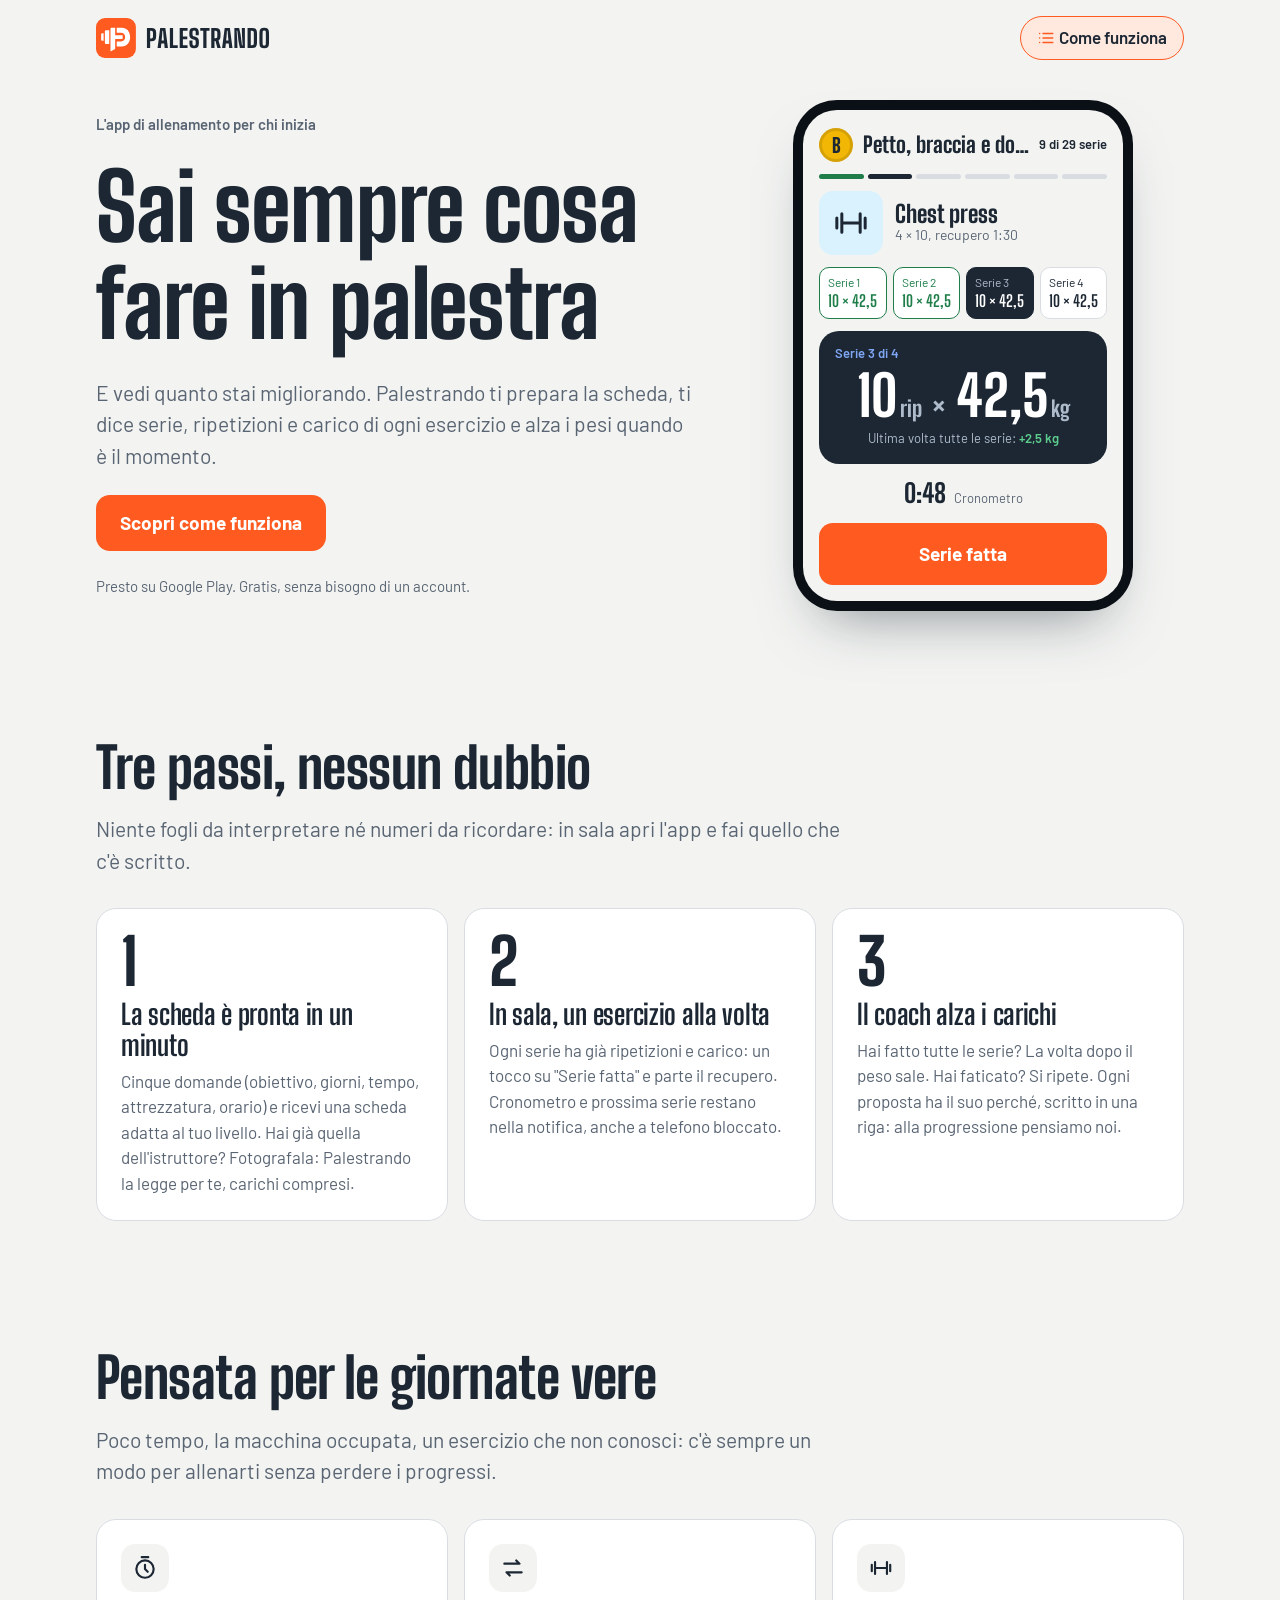
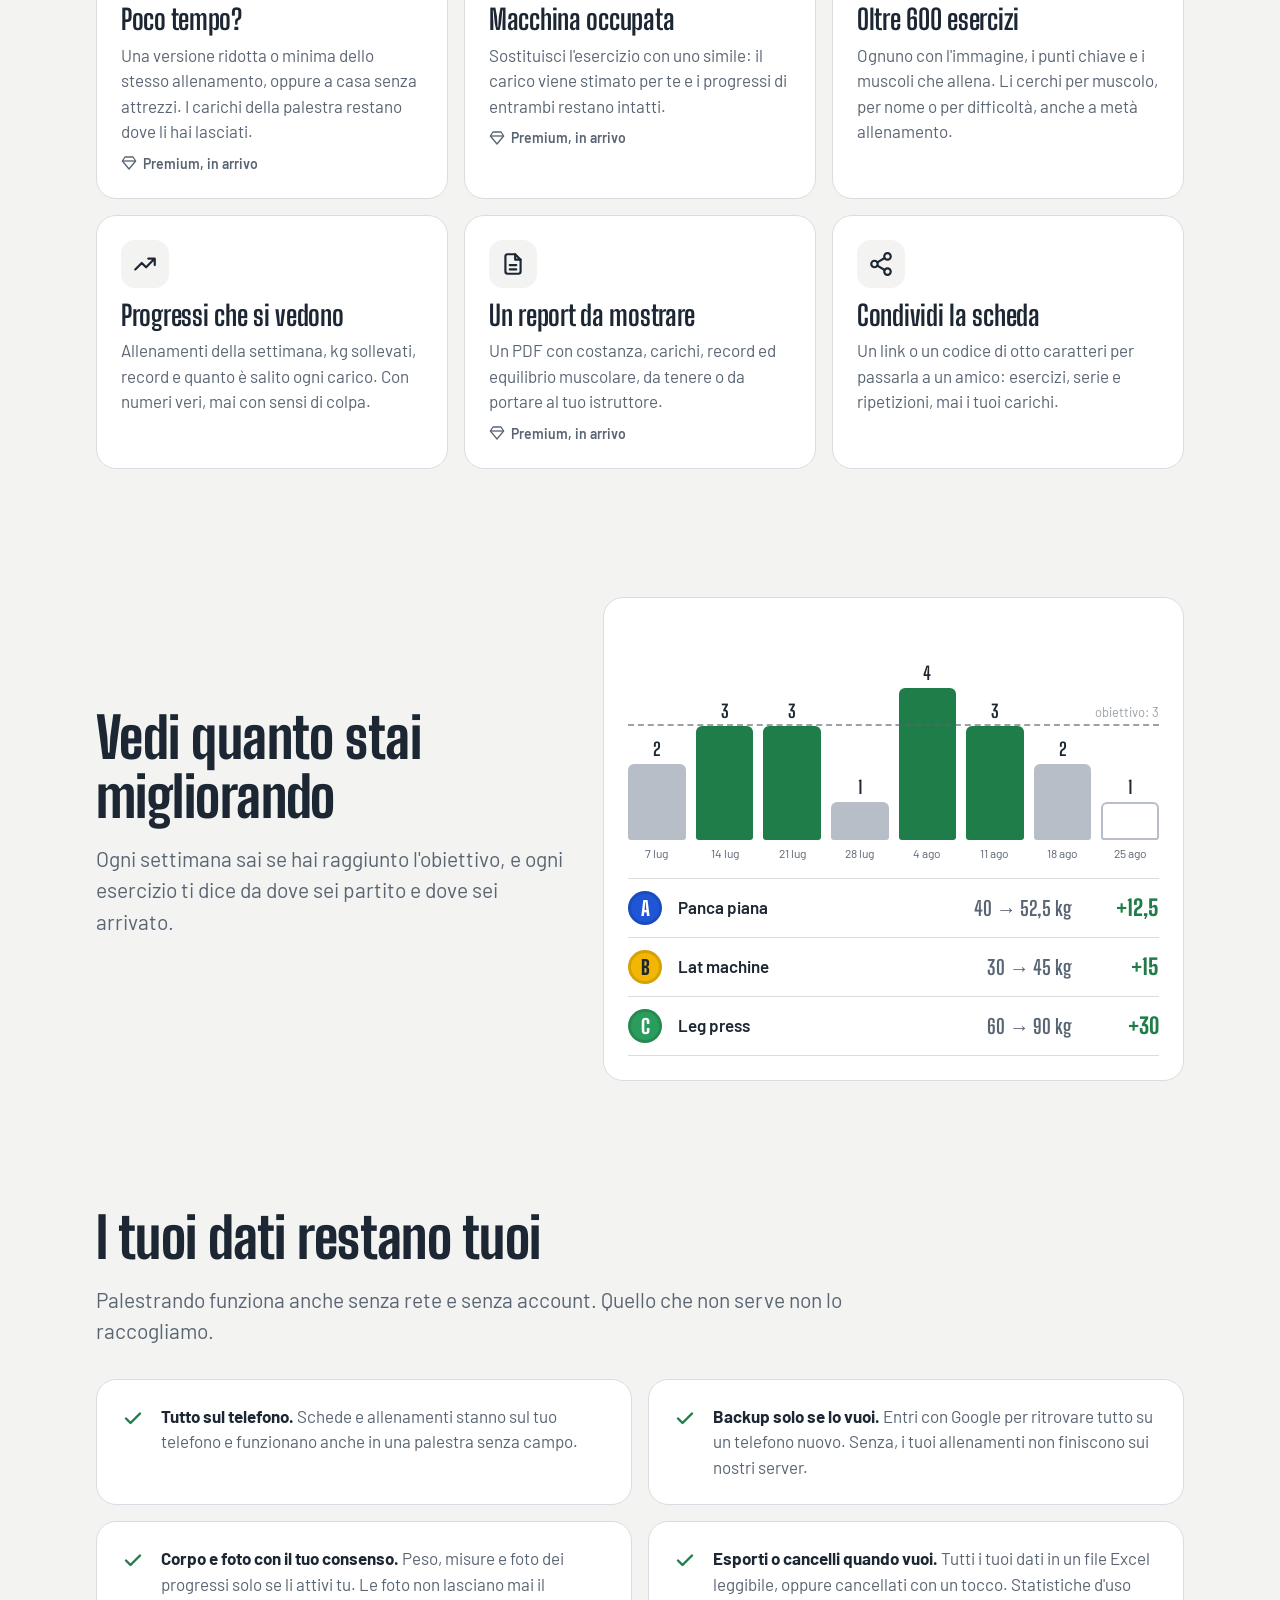
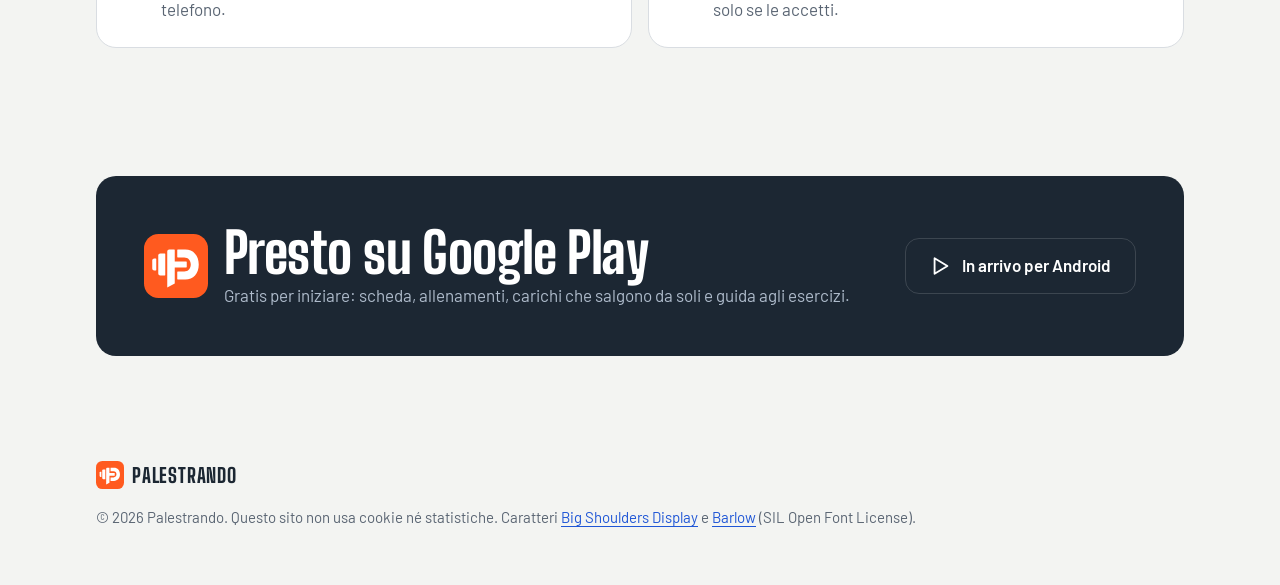
==== index.html @ ff2c9f9c "feat: palestrando.it home page in the Palestrando design system Home page, shared plan page and 404 " ====
<!doctype html>
<html lang="it">
  <head>
    <meta charset="utf-8" />
    <meta name="viewport" content="width=device-width, initial-scale=1" />
    <title>Palestrando · Sai sempre cosa fare in palestra</title>
    <meta
      name="description"
      content="L'app di allenamento per chi inizia: la scheda pronta in un minuto, serie, ripetizioni e carico di ogni esercizio, e i pesi che salgono quando è il momento."
    />
    <link rel="canonical" href="https://palestrando.it/" />
    <meta name="theme-color" content="#F3F4F2" media="(prefers-color-scheme: light)" />
    <meta name="theme-color" content="#121820" media="(prefers-color-scheme: dark)" />
    <link rel="icon" href="/assets/logo/palestrando-icona.svg" type="image/svg+xml" />
    <link rel="icon" href="/assets/icons/palestrando-icona-48.png" sizes="48x48" />
    <link rel="apple-touch-icon" href="/assets/icons/palestrando-icona-192.png" />
    <meta property="og:type" content="website" />
    <meta property="og:locale" content="it_IT" />
    <meta property="og:site_name" content="Palestrando" />
    <meta property="og:url" content="https://palestrando.it/" />
    <meta property="og:title" content="Palestrando · Sai sempre cosa fare in palestra" />
    <meta
      property="og:description"
      content="La scheda pronta in un minuto, ogni serie già scritta e i pesi che salgono quando è il momento."
    />
    <meta property="og:image" content="https://palestrando.it/assets/og.png" />
    <meta property="og:image:width" content="1200" />
    <meta property="og:image:height" content="630" />
    <meta name="twitter:card" content="summary_large_image" />
    <link
      rel="preload"
      href="/assets/fonts/big-shoulders-display-800.woff2"
      as="font"
      type="font/woff2"
      crossorigin
    />
    <link rel="preload" href="/assets/fonts/barlow-400.woff2" as="font" type="font/woff2" crossorigin />
    <link rel="stylesheet" href="/assets/site.css" />
  </head>
  <body>
    <a class="skip" href="#contenuto">Vai al contenuto</a>

    <header class="site-header">
      <div class="wrap">
        <a href="/" aria-label="Palestrando, pagina iniziale">
          <picture>
            <source
              srcset="/assets/logo/palestrando-logo-orizzontale-scuro.svg"
              media="(prefers-color-scheme: dark)"
            />
            <img
              src="/assets/logo/palestrando-logo-orizzontale.svg"
              alt="Palestrando"
              width="175"
              height="40"
            />
          </picture>
        </a>
        <a class="pill-action" href="#come-funziona">
          <svg width="18" height="18" viewBox="0 0 24 24" fill="none" stroke="currentColor" stroke-width="2" stroke-linecap="round" stroke-linejoin="round" aria-hidden="true"><path d="M8 6h13M8 12h13M8 18h13M3.5 6h.01M3.5 12h.01M3.5 18h.01"/></svg>
          Come funziona
        </a>
      </div>
    </header>

    <main id="contenuto">
      <section class="hero">
        <div class="wrap">
          <div class="hero-text">
            <p class="eyebrow">L'app di allenamento per chi inizia</p>
            <h1>Sai sempre cosa fare in palestra</h1>
            <p class="lead">
              E vedi quanto stai migliorando. Palestrando ti prepara la scheda, ti dice serie,
              ripetizioni e carico di ogni esercizio e alza i pesi quando è il momento.
            </p>
            <a class="button" href="#come-funziona">Scopri come funziona</a>
            <p class="hero-note">Presto su Google Play. Gratis, senza bisogno di un account.</p>
          </div>

          <div
            class="phone"
            role="img"
            aria-label="La schermata dell'allenamento: Chest press, serie 3 di 4, 10 ripetizioni con 42,5 kg, il coach ha alzato il carico di 2,5 kg, e il pulsante Serie fatta."
          >
            <div class="screen" aria-hidden="true">
              <div class="screen-top">
                <span class="plate yellow">B</span>
                <span class="screen-title">Petto, braccia e dorsali</span>
                <span class="screen-count">9 di 29 serie</span>
              </div>
              <div class="segments">
                <span class="done"></span><span class="now"></span><span></span><span></span
                ><span></span><span></span>
              </div>
              <div class="exercise">
                <div class="exercise-image">
                  <svg width="40" height="40" viewBox="0 0 24 24" fill="none" stroke="currentColor" stroke-width="1.8" stroke-linecap="round"><path d="M6.5 6.5v11M17.5 6.5v11M3.5 9v6M20.5 9v6M6.5 12h11"/></svg>
                </div>
                <div>
                  <div class="exercise-name">Chest press</div>
                  <div class="muted">4 × 10, recupero 1:30</div>
                </div>
              </div>
              <div class="sets">
                <div class="set done">Serie 1<b>10 × 42,5</b></div>
                <div class="set done">Serie 2<b>10 × 42,5</b></div>
                <div class="set now">Serie 3<b>10 × 42,5</b></div>
                <div class="set">Serie 4<b>10 × 42,5</b></div>
              </div>
              <div class="now-panel">
                <span class="now-label">Serie 3 di 4</span>
                <div class="hero-numbers">
                  <span>10<small>rip</small></span>
                  <span class="times">×</span>
                  <span>42,5<small>kg</small></span>
                </div>
                <p class="coach">Ultima volta tutte le serie: <strong>+2,5 kg</strong></p>
              </div>
              <div class="strip"><b>0:48</b> Cronometro</div>
              <div class="screen-button">Serie fatta</div>
            </div>
          </div>
        </div>
      </section>

      <section id="come-funziona">
        <div class="wrap">
          <div class="section-head">
            <h2>Tre passi, nessun dubbio</h2>
            <p class="lead">
              Niente fogli da interpretare né numeri da ricordare: in sala apri l'app e fai quello
              che c'è scritto.
            </p>
          </div>
          <ol class="steps">
            <li class="card">
              <span class="step-number">1</span>
              <h3>La scheda è pronta in un minuto</h3>
              <p class="muted">
                Cinque domande (obiettivo, giorni, tempo, attrezzatura, orario) e ricevi una scheda
                adatta al tuo livello. Hai già quella dell'istruttore? Fotografala: Palestrando la
                legge per te, carichi compresi.
              </p>
            </li>
            <li class="card">
              <span class="step-number">2</span>
              <h3>In sala, un esercizio alla volta</h3>
              <p class="muted">
                Ogni serie ha già ripetizioni e carico: un tocco su "Serie fatta" e parte il
                recupero. Cronometro e prossima serie restano nella notifica, anche a telefono
                bloccato.
              </p>
            </li>
            <li class="card">
              <span class="step-number">3</span>
              <h3>Il coach alza i carichi</h3>
              <p class="muted">
                Hai fatto tutte le serie? La volta dopo il peso sale. Hai faticato? Si ripete. Ogni
                proposta ha il suo perché, scritto in una riga: alla progressione pensiamo noi.
              </p>
            </li>
          </ol>
        </div>
      </section>

      <section>
        <div class="wrap">
          <div class="section-head">
            <h2>Pensata per le giornate vere</h2>
            <p class="lead">
              Poco tempo, la macchina occupata, un esercizio che non conosci: c'è sempre un modo per
              allenarti senza perdere i progressi.
            </p>
          </div>
          <div class="features">
            <article class="card">
              <div class="feature-icon">
                <svg width="26" height="26" viewBox="0 0 24 24" fill="none" stroke="currentColor" stroke-width="2" stroke-linecap="round" stroke-linejoin="round" aria-hidden="true"><circle cx="12" cy="13" r="8"/><path d="M12 9v4l2.5 2.5M9 2h6"/></svg>
              </div>
              <h3>Poco tempo?</h3>
              <p class="muted">
                Una versione ridotta o minima dello stesso allenamento, oppure a casa senza attrezzi.
                I carichi della palestra restano dove li hai lasciati.
              </p>
              <span class="premium-tag">
                <svg width="16" height="16" viewBox="0 0 24 24" fill="none" stroke="currentColor" stroke-width="2" stroke-linejoin="round" aria-hidden="true"><path d="M6 3h12l4 6-10 12L2 9z"/><path d="M2 9h20"/></svg>
                Premium, in arrivo
              </span>
            </article>
            <article class="card">
              <div class="feature-icon">
                <svg width="26" height="26" viewBox="0 0 24 24" fill="none" stroke="currentColor" stroke-width="2" stroke-linecap="round" stroke-linejoin="round" aria-hidden="true"><path d="M4 8h14l-3-3M20 16H6l3 3"/></svg>
              </div>
              <h3>Macchina occupata</h3>
              <p class="muted">
                Sostituisci l'esercizio con uno simile: il carico viene stimato per te e i progressi
                di entrambi restano intatti.
              </p>
              <span class="premium-tag">
                <svg width="16" height="16" viewBox="0 0 24 24" fill="none" stroke="currentColor" stroke-width="2" stroke-linejoin="round" aria-hidden="true"><path d="M6 3h12l4 6-10 12L2 9z"/><path d="M2 9h20"/></svg>
                Premium, in arrivo
              </span>
            </article>
            <article class="card">
              <div class="feature-icon">
                <svg width="26" height="26" viewBox="0 0 24 24" fill="none" stroke="currentColor" stroke-width="2" stroke-linecap="round" aria-hidden="true"><path d="M6.5 6.5v11M17.5 6.5v11M3.5 9v6M20.5 9v6M6.5 12h11"/></svg>
              </div>
              <h3>Oltre 600 esercizi</h3>
              <p class="muted">
                Ognuno con l'immagine, i punti chiave e i muscoli che allena. Li cerchi per muscolo,
                per nome o per difficoltà, anche a metà allenamento.
              </p>
            </article>
            <article class="card">
              <div class="feature-icon">
                <svg width="26" height="26" viewBox="0 0 24 24" fill="none" stroke="currentColor" stroke-width="2" stroke-linecap="round" stroke-linejoin="round" aria-hidden="true"><path d="M3 17l6-6 4 4 8-8M15 7h6v6"/></svg>
              </div>
              <h3>Progressi che si vedono</h3>
              <p class="muted">
                Allenamenti della settimana, kg sollevati, record e quanto è salito ogni carico. Con
                numeri veri, mai con sensi di colpa.
              </p>
            </article>
            <article class="card">
              <div class="feature-icon">
                <svg width="26" height="26" viewBox="0 0 24 24" fill="none" stroke="currentColor" stroke-width="2" stroke-linecap="round" stroke-linejoin="round" aria-hidden="true"><path d="M14 3H7a2 2 0 0 0-2 2v14a2 2 0 0 0 2 2h10a2 2 0 0 0 2-2V8z"/><path d="M14 3v5h5M9 13h6M9 17h6"/></svg>
              </div>
              <h3>Un report da mostrare</h3>
              <p class="muted">
                Un PDF con costanza, carichi, record ed equilibrio muscolare, da tenere o da portare
                al tuo istruttore.
              </p>
              <span class="premium-tag">
                <svg width="16" height="16" viewBox="0 0 24 24" fill="none" stroke="currentColor" stroke-width="2" stroke-linejoin="round" aria-hidden="true"><path d="M6 3h12l4 6-10 12L2 9z"/><path d="M2 9h20"/></svg>
                Premium, in arrivo
              </span>
            </article>
            <article class="card">
              <div class="feature-icon">
                <svg width="26" height="26" viewBox="0 0 24 24" fill="none" stroke="currentColor" stroke-width="2" stroke-linecap="round" stroke-linejoin="round" aria-hidden="true"><circle cx="18" cy="5" r="3"/><circle cx="6" cy="12" r="3"/><circle cx="18" cy="19" r="3"/><path d="M8.6 13.5l6.8 4M15.4 6.5l-6.8 4"/></svg>
              </div>
              <h3>Condividi la scheda</h3>
              <p class="muted">
                Un link o un codice di otto caratteri per passarla a un amico: esercizi, serie e
                ripetizioni, mai i tuoi carichi.
              </p>
            </article>
          </div>
        </div>
      </section>

      <section>
        <div class="wrap progress">
          <div class="section-head">
            <h2>Vedi quanto stai migliorando</h2>
            <p class="lead">
              Ogni settimana sai se hai raggiunto l'obiettivo, e ogni esercizio ti dice da dove sei
              partito e dove sei arrivato.
            </p>
          </div>
          <figure
            class="card chart-card"
            role="img"
            aria-label="Esempio: allenamenti delle ultime otto settimane con l'obiettivo di 3 a settimana, e i carichi di tre esercizi principali saliti da quando hai iniziato."
          >
            <div class="chart" aria-hidden="true">
              <div class="goal-line"><span class="goal-label">obiettivo: 3</span></div>
              <div class="bar"><b>2</b><span style="height: 76px"></span>7 lug</div>
              <div class="bar on"><b>3</b><span style="height: 114px"></span>14 lug</div>
              <div class="bar on"><b>3</b><span style="height: 114px"></span>21 lug</div>
              <div class="bar"><b>1</b><span style="height: 38px"></span>28 lug</div>
              <div class="bar on"><b>4</b><span style="height: 152px"></span>4 ago</div>
              <div class="bar on"><b>3</b><span style="height: 114px"></span>11 ago</div>
              <div class="bar"><b>2</b><span style="height: 76px"></span>18 ago</div>
              <div class="bar current"><b>1</b><span style="height: 38px"></span>25 ago</div>
            </div>
            <div class="loads" aria-hidden="true">
              <div class="load">
                <span class="plate blue">A</span>
                <span class="load-name">Panca piana</span>
                <span class="load-values">40 → 52,5 kg <span class="load-gain">+12,5</span></span>
              </div>
              <div class="load">
                <span class="plate yellow">B</span>
                <span class="load-name">Lat machine</span>
                <span class="load-values">30 → 45 kg <span class="load-gain">+15</span></span>
              </div>
              <div class="load">
                <span class="plate green">C</span>
                <span class="load-name">Leg press</span>
                <span class="load-values">60 → 90 kg <span class="load-gain">+30</span></span>
              </div>
            </div>
          </figure>
        </div>
      </section>

      <section id="privacy">
        <div class="wrap">
          <div class="section-head">
            <h2>I tuoi dati restano tuoi</h2>
            <p class="lead">
              Palestrando funziona anche senza rete e senza account. Quello che non serve non lo
              raccogliamo.
            </p>
          </div>
          <ul class="privacy">
            <li class="card">
              <svg width="24" height="24" viewBox="0 0 24 24" fill="none" stroke="currentColor" stroke-width="2.4" stroke-linecap="round" stroke-linejoin="round" aria-hidden="true"><path d="M5 12.5l4.5 4.5L19 7.5"/></svg>
              <p>
                <strong>Tutto sul telefono.</strong>
                <span class="muted">Schede e allenamenti stanno sul tuo telefono e funzionano anche in una palestra senza campo.</span>
              </p>
            </li>
            <li class="card">
              <svg width="24" height="24" viewBox="0 0 24 24" fill="none" stroke="currentColor" stroke-width="2.4" stroke-linecap="round" stroke-linejoin="round" aria-hidden="true"><path d="M5 12.5l4.5 4.5L19 7.5"/></svg>
              <p>
                <strong>Backup solo se lo vuoi.</strong>
                <span class="muted">Entri con Google per ritrovare tutto su un telefono nuovo. Senza, i tuoi allenamenti non finiscono sui nostri server.</span>
              </p>
            </li>
            <li class="card">
              <svg width="24" height="24" viewBox="0 0 24 24" fill="none" stroke="currentColor" stroke-width="2.4" stroke-linecap="round" stroke-linejoin="round" aria-hidden="true"><path d="M5 12.5l4.5 4.5L19 7.5"/></svg>
              <p>
                <strong>Corpo e foto con il tuo consenso.</strong>
                <span class="muted">Peso, misure e foto dei progressi solo se li attivi tu. Le foto non lasciano mai il telefono.</span>
              </p>
            </li>
            <li class="card">
              <svg width="24" height="24" viewBox="0 0 24 24" fill="none" stroke="currentColor" stroke-width="2.4" stroke-linecap="round" stroke-linejoin="round" aria-hidden="true"><path d="M5 12.5l4.5 4.5L19 7.5"/></svg>
              <p>
                <strong>Esporti o cancelli quando vuoi.</strong>
                <span class="muted">Tutti i tuoi dati in un file Excel leggibile, oppure cancellati con un tocco. Statistiche d'uso solo se le accetti.</span>
              </p>
            </li>
          </ul>
        </div>
      </section>

      <section>
        <div class="wrap">
          <div class="band">
            <div class="band-brand">
              <img src="/assets/logo/palestrando-icona.svg" alt="" width="64" height="64" />
              <div>
                <h2>Presto su Google Play</h2>
                <p class="muted">
                  Gratis per iniziare: scheda, allenamenti, carichi che salgono da soli e guida agli
                  esercizi.
                </p>
              </div>
            </div>
            <span class="store">
              <svg width="22" height="22" viewBox="0 0 24 24" fill="none" stroke="currentColor" stroke-width="2" stroke-linecap="round" stroke-linejoin="round" aria-hidden="true"><path d="M5 3.5v17l14-8.5z"/></svg>
              In arrivo per Android
            </span>
          </div>
        </div>
      </section>
    </main>

    <footer class="site-footer">
      <div class="wrap">
        <div class="footer-brand">
          <img src="/assets/logo/palestrando-icona.svg" alt="" width="28" height="28" />
          PALESTRANDO
        </div>
        <p>
          © 2026 Palestrando. Questo sito non usa cookie né statistiche. Caratteri
          <a href="/assets/fonts/OFL-big-shoulders-display.txt">Big Shoulders Display</a> e
          <a href="/assets/fonts/OFL-barlow.txt">Barlow</a> (SIL Open Font License).
        </p>
      </div>
    </footer>
  </body>
</html>
---- assets/site.css ----
/*
 * palestrando.it: the "ferro e gesso" design system of the app (palestra/src/ui/theme.ts,
 * palestra/system-design). Chalk background, iron text and "now" panels, the Palestrando
 * orange on the one thing to do, plate colors only to name a workout, green/rust/gold only
 * for data.
 */

@font-face {
  font-family: 'Big Shoulders Display';
  src: url('fonts/big-shoulders-display-800.woff2') format('woff2');
  font-weight: 800;
  font-display: swap;
}
@font-face {
  font-family: 'Big Shoulders Display';
  src: url('fonts/big-shoulders-display-700.woff2') format('woff2');
  font-weight: 700;
  font-display: swap;
}
@font-face {
  font-family: 'Barlow';
  src: url('fonts/barlow-400.woff2') format('woff2');
  font-weight: 400;
  font-display: swap;
}
@font-face {
  font-family: 'Barlow';
  src: url('fonts/barlow-600.woff2') format('woff2');
  font-weight: 600;
  font-display: swap;
}
@font-face {
  font-family: 'Barlow';
  src: url('fonts/barlow-700.woff2') format('woff2');
  font-weight: 700;
  font-display: swap;
}

:root {
  color-scheme: light dark;
  --background: #f3f4f2;
  --surface: #ffffff;
  --border: #d9dde2;
  --text: #1c2733;
  --text-secondary: #5a6573;
  --primary: #1f56d6;
  --accent: #ff5a1f;
  --accent-pressed: #e04812;
  --accent-soft: #ffe8de;
  --on-accent: #ffffff;
  --success: #1e7d49;
  --disabled: #b8bec7;
  --ink: #1c2733;
  --ink-text: #aebbcb;
  --ink-line: rgba(255, 255, 255, 0.14);
  --ink-accent: #7fa6f5;
  --ink-success: #5ccb8c;
  --on-ink: #ffffff;
  --record: #e3a600;
  --plate-blue: #1f56d6;
  --plate-yellow: #f2b705;
  --plate-green: #2a9d5c;
  --on-plate-yellow: #1c2733;

  --display: 'Big Shoulders Display', 'Arial Narrow', sans-serif;
  --body: 'Barlow', system-ui, -apple-system, 'Segoe UI', Roboto, sans-serif;
  --xs: 4px;
  --sm: 8px;
  --md: 16px;
  --lg: 24px;
  --xl: 32px;
  --radius-md: 14px;
  --radius-lg: 20px;
  --page: 1120px;
}

/* The gym at night: iron background, chalk text, raised steel for the "now" panels. */
@media (prefers-color-scheme: dark) {
  :root {
    --background: #121820;
    --surface: #1b232d;
    --border: #2e3946;
    --text: #eceeea;
    --text-secondary: #a7b1bd;
    --primary: #7fa6f5;
    --accent-soft: #3a2219;
    --success: #5ccb8c;
    --disabled: #4b5562;
    --ink: #2b3a4e;
    --ink-text: #bcc8d6;
    --ink-line: rgba(255, 255, 255, 0.16);
    --ink-accent: #9dbbfa;
    --ink-success: #6fd69a;
    --record: #f2c230;
  }
}

*,
*::before,
*::after {
  box-sizing: border-box;
}

html {
  scroll-behavior: smooth;
}
@media (prefers-reduced-motion: reduce) {
  html {
    scroll-behavior: auto;
  }
}

body {
  margin: 0;
  background: var(--background);
  color: var(--text);
  font-family: var(--body);
  font-size: 17px;
  line-height: 1.5;
  -webkit-font-smoothing: antialiased;
}

img,
svg {
  display: block;
}

/* Components set their own display: `hidden` must still win. */
[hidden] {
  display: none !important;
}

a {
  color: var(--primary);
  text-underline-offset: 3px;
}

:focus-visible {
  outline: 3px solid var(--primary);
  outline-offset: 3px;
  border-radius: 4px;
}

.skip {
  position: absolute;
  left: var(--md);
  top: -60px;
  background: var(--surface);
  padding: var(--sm) var(--md);
  border-radius: var(--radius-md);
  z-index: 10;
}
.skip:focus {
  top: var(--md);
}

.wrap {
  max-width: var(--page);
  margin: 0 auto;
  padding: 0 var(--md);
}

/* --- Type ------------------------------------------------------------------------------ */

h1,
h2,
h3 {
  font-family: var(--display);
  font-weight: 800;
  line-height: 1.05;
  letter-spacing: -0.01em;
  margin: 0;
}
h1 {
  font-size: clamp(48px, 9vw, 92px);
}
h2 {
  font-size: clamp(36px, 5.5vw, 56px);
}
h3 {
  font-family: var(--display);
  font-weight: 700;
  font-size: 28px;
  line-height: 1.1;
}
p {
  margin: 0;
}
.lead {
  font-size: clamp(18px, 2.2vw, 21px);
  color: var(--text-secondary);
  max-width: 36em;
}
.eyebrow {
  font-weight: 600;
  font-size: 15px;
  color: var(--text-secondary);
}
.muted {
  color: var(--text-secondary);
}
.small {
  font-size: 15px;
}

/* --- Buttons --------------------------------------------------------------------------- */

/* The main action: orange, big and bold (white on orange is readable large only, 3:1). */
.button {
  display: inline-flex;
  align-items: center;
  justify-content: center;
  gap: var(--sm);
  min-height: 56px;
  padding: 0 var(--lg);
  border-radius: var(--radius-md);
  background: var(--accent);
  color: var(--on-accent);
  font-family: var(--body);
  font-weight: 700;
  font-size: 19px;
  text-decoration: none;
  transition: background-color 0.15s;
}
.button:hover,
.button:active {
  background: var(--accent-pressed);
}
.button.secondary {
  background: var(--surface);
  color: var(--text);
  border: 1.5px solid var(--border);
  font-weight: 600;
  font-size: 17px;
}
.button.secondary:hover {
  background: var(--background);
}

/* The action next to a title: an orange-rimmed pill on a soft fill. */
.pill-action {
  display: inline-flex;
  align-items: center;
  gap: var(--xs);
  min-height: 44px;
  padding: 0 var(--md);
  border-radius: 999px;
  border: 1.5px solid var(--accent);
  background: var(--accent-soft);
  color: var(--text);
  font-weight: 600;
  text-decoration: none;
}
.pill-action svg {
  color: var(--accent);
}

/* --- Header ---------------------------------------------------------------------------- */

.site-header {
  padding: var(--md) 0;
}
.site-header .wrap {
  display: flex;
  align-items: center;
  justify-content: space-between;
  gap: var(--md);
}
.site-header img {
  height: 40px;
  width: auto;
}

/* --- Hero ------------------------------------------------------------------------------ */

.hero {
  padding: var(--lg) 0 64px;
}
.hero .wrap {
  display: grid;
  gap: 48px;
  align-items: center;
}
.hero-text {
  display: grid;
  gap: var(--lg);
  justify-items: start;
}
.hero-note {
  font-size: 15px;
  color: var(--text-secondary);
}
@media (min-width: 900px) {
  .hero .wrap {
    grid-template-columns: 1.15fr 0.85fr;
  }
}

/* --- Phone mockup: the workout screen, drawn with the app's own components --------------- */

.phone {
  justify-self: center;
  width: min(340px, 100%);
  padding: 10px;
  border-radius: 44px;
  background: #0b1016;
  box-shadow: 0 30px 60px -30px rgba(28, 39, 51, 0.55);
}
.screen {
  --background: #f3f4f2;
  --surface: #ffffff;
  --border: #d9dde2;
  --text: #1c2733;
  --text-secondary: #5a6573;
  --ink: #1c2733;
  --ink-text: #aebbcb;
  --ink-line: rgba(255, 255, 255, 0.14);
  --ink-accent: #7fa6f5;
  --ink-success: #5ccb8c;
  --success: #1e7d49;
  border-radius: 34px;
  overflow: hidden;
  background: var(--background);
  color: var(--text);
  padding: 18px 16px 16px;
  display: grid;
  gap: 12px;
  font-size: 14px;
  line-height: 1.35;
}
@media (prefers-color-scheme: dark) {
  .screen {
    --background: #121820;
    --surface: #1b232d;
    --border: #2e3946;
    --text: #eceeea;
    --text-secondary: #a7b1bd;
    --ink: #2b3a4e;
    --ink-text: #bcc8d6;
    --ink-line: rgba(255, 255, 255, 0.16);
    --ink-accent: #9dbbfa;
    --ink-success: #6fd69a;
    --success: #5ccb8c;
  }
}
.screen-top {
  display: flex;
  align-items: center;
  gap: 10px;
}
.plate {
  flex: none;
  display: grid;
  place-items: center;
  width: 34px;
  height: 34px;
  border-radius: 50%;
  font-family: var(--display);
  font-weight: 800;
  font-size: 20px;
  box-shadow: inset 0 0 0 3px rgba(0, 0, 0, 0.12);
}
.plate.yellow {
  background: var(--plate-yellow);
  color: var(--on-plate-yellow);
}
.plate.blue {
  background: var(--plate-blue);
  color: #fff;
}
.plate.green {
  background: var(--plate-green);
  color: #fff;
}
.screen-title {
  font-family: var(--display);
  font-weight: 800;
  font-size: 22px;
  line-height: 1;
  flex: 1;
  white-space: nowrap;
  overflow: hidden;
  text-overflow: ellipsis;
}
.screen-count {
  font-weight: 600;
  font-size: 13px;
}
.segments {
  display: grid;
  grid-template-columns: repeat(6, 1fr);
  gap: 4px;
}
.segments span {
  height: 5px;
  border-radius: 999px;
  background: var(--border);
}
.segments .done {
  background: var(--success);
}
.segments .now {
  background: var(--text);
}
.exercise {
  display: flex;
  gap: 12px;
  align-items: center;
}
.exercise-image {
  flex: none;
  width: 64px;
  height: 64px;
  border-radius: 14px;
  background: #d9f2fd;
  display: grid;
  place-items: center;
  color: #1c2733;
}
.exercise-name {
  font-family: var(--display);
  font-weight: 800;
  font-size: 24px;
  line-height: 1.05;
}
.sets {
  display: grid;
  grid-template-columns: repeat(4, 1fr);
  gap: 6px;
}
.set {
  border-radius: 10px;
  padding: 6px 8px;
  background: var(--surface);
  border: 1px solid var(--border);
  font-size: 12px;
}
.set b {
  display: block;
  font-family: var(--display);
  font-weight: 700;
  font-size: 16px;
}
.set.done {
  border-color: var(--success);
  color: var(--success);
}
.set.now {
  background: var(--ink);
  border-color: var(--ink);
  color: var(--ink-text);
}
.set.now b {
  color: #fff;
}
.now-panel {
  background: var(--ink);
  color: #fff;
  border-radius: 20px;
  padding: 14px 16px 16px;
  display: grid;
  gap: 6px;
  justify-items: center;
}
.now-label {
  color: var(--ink-accent);
  font-weight: 600;
  font-size: 13px;
  justify-self: start;
}
.hero-numbers {
  display: flex;
  align-items: baseline;
  gap: 10px;
  font-family: var(--display);
  font-weight: 800;
  font-size: 56px;
  line-height: 1;
}
.hero-numbers small {
  font-size: 22px;
  color: var(--ink-text);
  margin-left: 2px;
}
.hero-numbers .times {
  font-size: 30px;
  color: var(--ink-text);
}
.coach {
  font-size: 13px;
  color: var(--ink-text);
  text-align: center;
}
.coach strong {
  color: var(--ink-success);
  font-weight: 600;
}
.strip {
  display: flex;
  justify-content: center;
  align-items: baseline;
  gap: 8px;
  color: var(--text-secondary);
  font-size: 13px;
}
.strip b {
  font-family: var(--display);
  font-weight: 800;
  font-size: 26px;
  color: var(--text);
}
.screen-button {
  border-radius: 14px;
  background: var(--accent);
  color: var(--on-accent);
  font-weight: 700;
  font-size: 19px;
  text-align: center;
  padding: 18px 0;
}

/* --- Sections -------------------------------------------------------------------------- */

section {
  padding: 64px 0;
}
.section-head {
  display: grid;
  gap: var(--md);
  margin-bottom: var(--xl);
  max-width: 44em;
}

.steps {
  display: grid;
  gap: var(--md);
  counter-reset: step;
  padding: 0;
  margin: 0;
  list-style: none;
}
@media (min-width: 820px) {
  .steps {
    grid-template-columns: repeat(3, 1fr);
  }
}
.card {
  background: var(--surface);
  border: 1px solid var(--border);
  border-radius: var(--radius-lg);
  padding: var(--lg);
  display: grid;
  gap: var(--sm);
  align-content: start;
}
.step-number {
  font-family: var(--display);
  font-weight: 800;
  font-size: 64px;
  line-height: 0.9;
}

.features {
  display: grid;
  gap: var(--md);
}
@media (min-width: 640px) {
  .features {
    grid-template-columns: repeat(2, 1fr);
  }
}
@media (min-width: 980px) {
  .features {
    grid-template-columns: repeat(3, 1fr);
  }
}
.feature-icon {
  width: 48px;
  height: 48px;
  border-radius: 14px;
  background: var(--background);
  display: grid;
  place-items: center;
  color: var(--text);
  margin-bottom: var(--xs);
}
.premium-tag {
  display: inline-flex;
  align-items: center;
  gap: 6px;
  font-size: 14px;
  font-weight: 600;
  color: var(--text-secondary);
}

/* --- Progress ---------------------------------------------------------------------------- */

.progress {
  display: grid;
  gap: var(--xl);
  align-items: center;
}
@media (min-width: 900px) {
  .progress {
    grid-template-columns: 0.9fr 1.1fr;
  }
}
.chart-card {
  margin: 0;
  gap: var(--md);
}
.chart {
  position: relative;
  display: grid;
  grid-template-columns: repeat(8, 1fr);
  align-items: end;
  gap: clamp(4px, 1.5vw, 10px);
  height: 240px;
  padding-top: 24px;
}
.goal-line {
  position: absolute;
  left: 0;
  right: 0;
  /* 3 workouts (38 px each) above the date under the bars (18 px line, 4 px gap). */
  bottom: 136px;
  border-top: 2px dashed var(--text-secondary);
  opacity: 0.6;
}
.goal-label {
  position: absolute;
  right: 0;
  transform: translateY(-120%);
  font-size: 13px;
  color: var(--text-secondary);
  background: var(--surface);
  padding-left: 6px;
}
.bar {
  display: grid;
  justify-items: center;
  gap: 4px;
  font-size: 12px;
  line-height: 18px;
  white-space: nowrap;
  color: var(--text-secondary);
}
.bar b {
  font-family: var(--display);
  font-weight: 700;
  font-size: 18px;
  line-height: 22px;
  color: var(--text);
}
.bar span {
  width: 100%;
  border-radius: 6px 6px 3px 3px;
  background: var(--disabled);
}
.bar.on span {
  background: var(--success);
}
.bar.current span {
  background: transparent;
  border: 2px solid var(--disabled);
}
.loads {
  display: grid;
  border-top: 1px solid var(--border);
}
.load {
  display: grid;
  grid-template-columns: auto 1fr auto;
  gap: var(--md);
  align-items: center;
  padding: 12px 0;
  border-bottom: 1px solid var(--border);
}
.load-name {
  font-weight: 600;
}
.load-values {
  font-family: var(--display);
  font-weight: 700;
  font-size: 20px;
  color: var(--text-secondary);
  text-align: right;
  white-space: nowrap;
}
.load-gain {
  display: inline-block;
  min-width: 3.4em;
  margin-left: var(--sm);
  font-weight: 800;
  font-size: 22px;
  color: var(--success);
}
@media (max-width: 480px) {
  .load {
    gap: 12px;
  }
  .load-values {
    font-size: 17px;
  }
  .load-gain {
    font-size: 19px;
    min-width: 2.8em;
  }
}

/* --- Privacy ----------------------------------------------------------------------------- */

.privacy {
  display: grid;
  gap: var(--md);
  padding: 0;
  margin: 0;
  list-style: none;
}
@media (min-width: 820px) {
  .privacy {
    grid-template-columns: repeat(2, 1fr);
  }
}
.privacy li {
  display: flex;
  gap: var(--md);
  align-items: flex-start;
}
.privacy svg {
  flex: none;
  color: var(--success);
  margin-top: 2px;
}

/* --- Closing band and footer --------------------------------------------------------------- */

.band {
  background: var(--ink);
  color: var(--on-ink);
  border-radius: var(--radius-lg);
  padding: 40px var(--lg);
  display: grid;
  gap: var(--lg);
  justify-items: start;
}
.band .muted {
  color: var(--ink-text);
}
.band-brand {
  display: flex;
  align-items: center;
  gap: var(--md);
}
.band-brand img {
  width: 64px;
  height: 64px;
}
@media (max-width: 600px) {
  .band-brand {
    flex-direction: column;
    align-items: flex-start;
  }
}
@media (min-width: 820px) {
  .band {
    grid-template-columns: 1fr auto;
    align-items: center;
    padding: 48px;
  }
}
.store {
  display: inline-flex;
  align-items: center;
  gap: 10px;
  min-height: 56px;
  padding: 0 var(--lg);
  border-radius: var(--radius-md);
  border: 1.5px solid var(--ink-line);
  color: var(--on-ink);
  font-weight: 600;
}

.site-footer {
  padding: 40px 0 56px;
  color: var(--text-secondary);
  font-size: 15px;
}
.site-footer .wrap {
  display: grid;
  gap: var(--md);
}
.footer-brand {
  display: flex;
  align-items: center;
  gap: var(--sm);
  color: var(--text);
  font-family: var(--display);
  font-weight: 800;
  font-size: 20px;
  letter-spacing: 0.04em;
}
.footer-brand img {
  width: 28px;
  height: 28px;
}

/* --- Small pages (shared plan, 404) ------------------------------------------------------- */

.narrow {
  max-width: 520px;
  margin: 0 auto;
  padding: var(--lg) var(--md) 48px;
  display: grid;
  gap: var(--md);
}
.narrow .site-header {
  padding: 0 0 var(--sm);
}
.now-card {
  background: var(--ink);
  color: var(--on-ink);
  border-radius: var(--radius-lg);
  padding: var(--lg);
  display: grid;
  gap: var(--sm);
}
.now-card .label {
  color: var(--ink-accent);
  font-weight: 600;
  font-size: 15px;
}
.now-card h1 {
  font-size: 40px;
}
.code {
  font-family: var(--display);
  font-weight: 800;
  font-size: 48px;
  letter-spacing: 0.08em;
  line-height: 1;
}
.narrow .button {
  width: 100%;
}
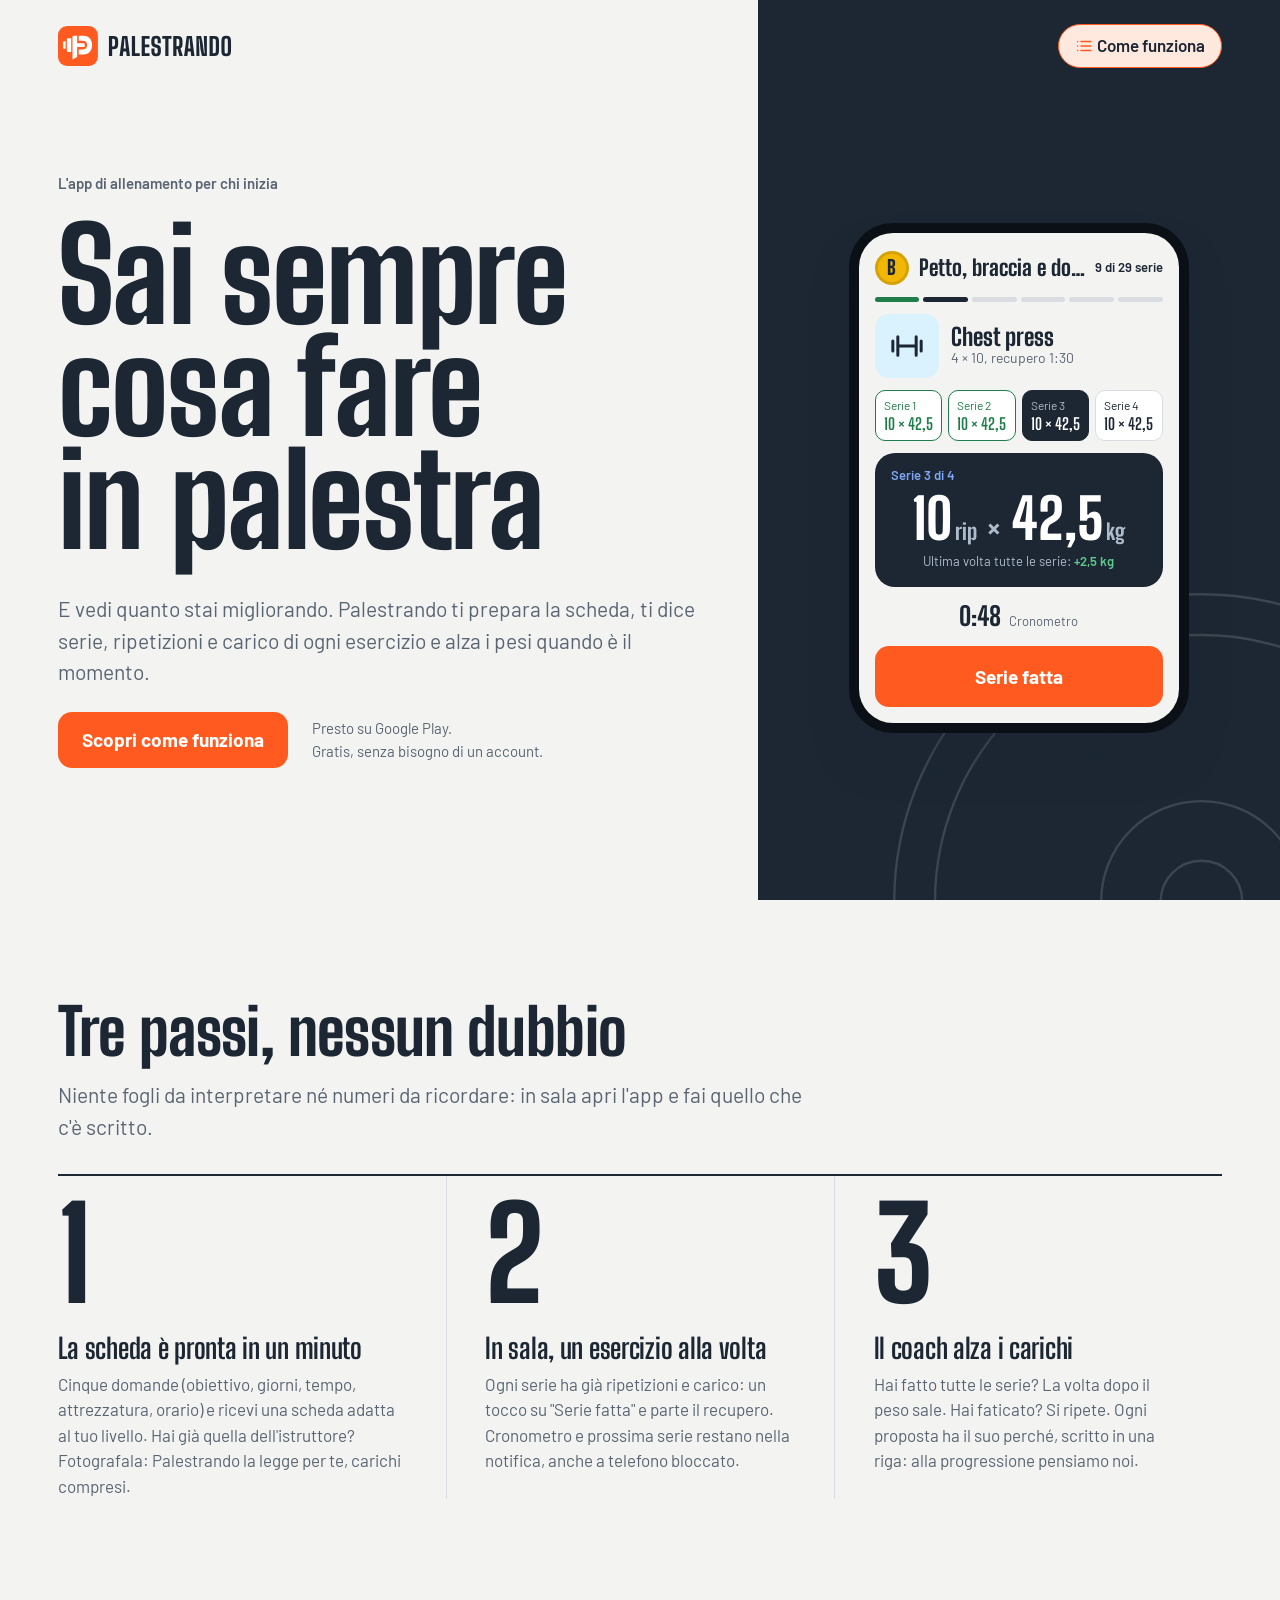
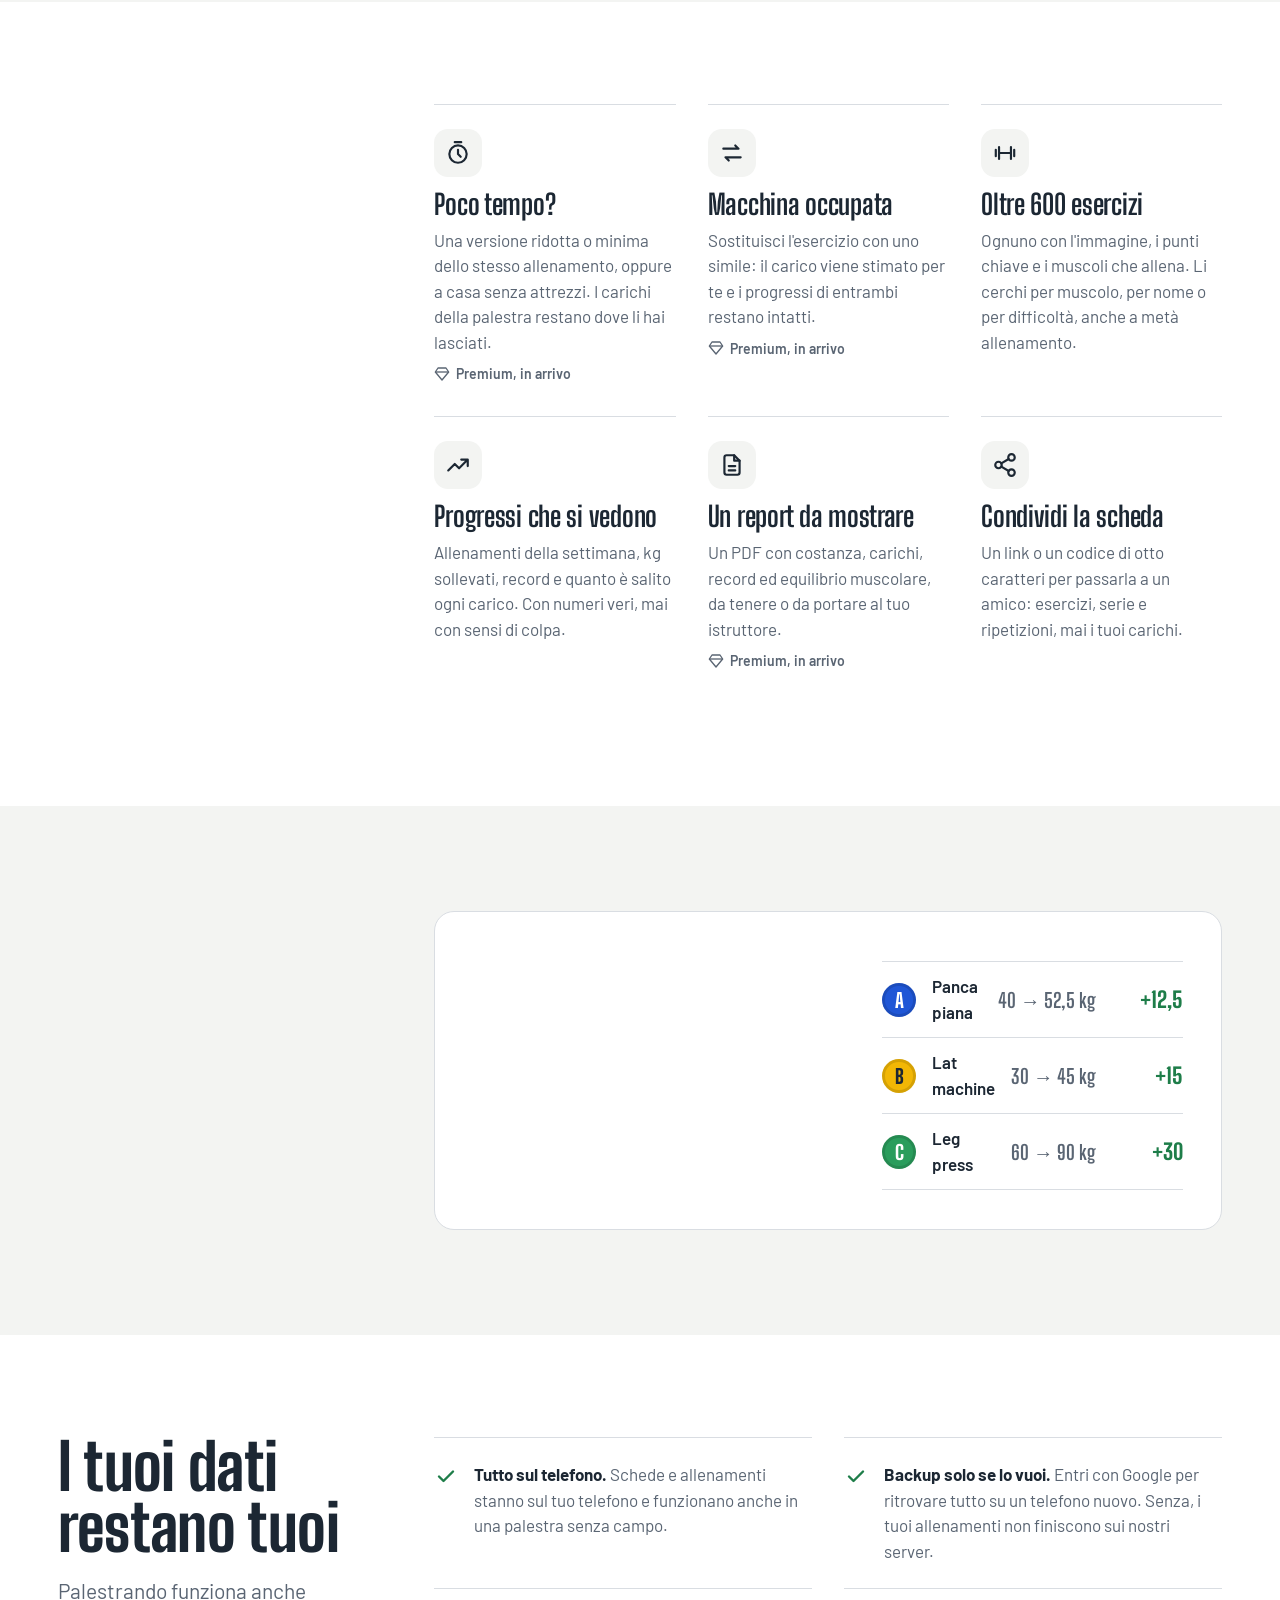
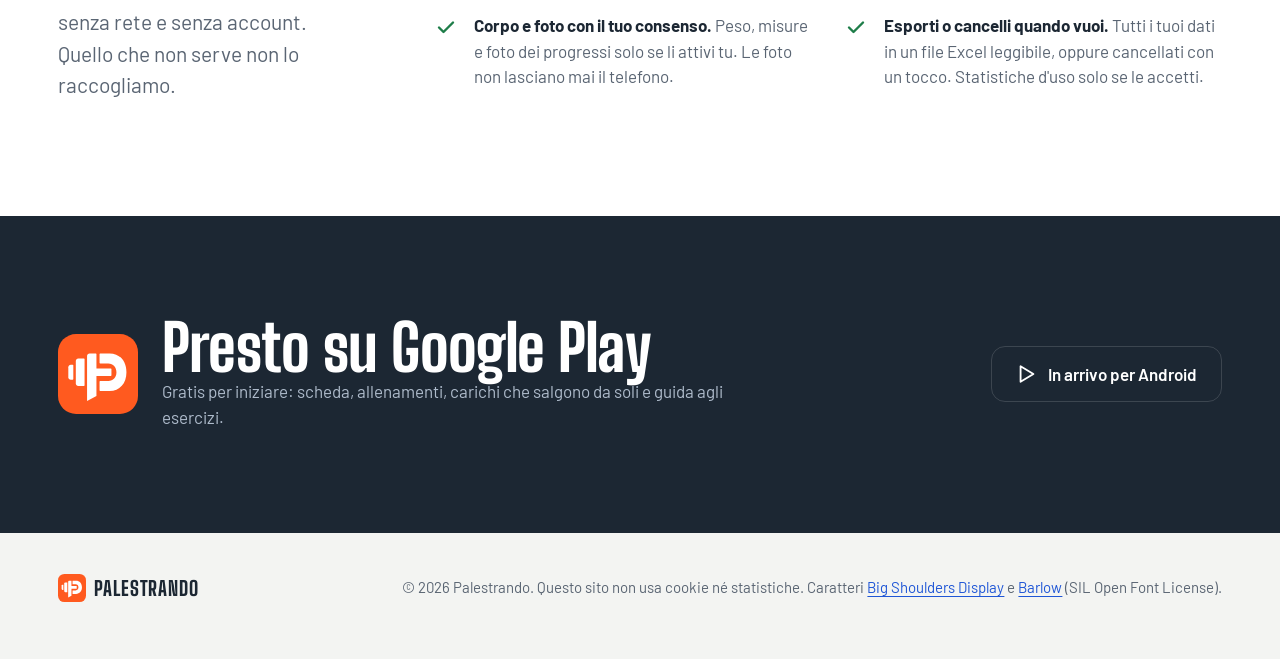
==== commit 4b4b6a24: "feat: full-width home page layout Edge-to-edge layout with a growing gutter instead of the 1120 px c" ====
--- a/index.html
+++ b/index.html
@@ -40,43 +40,46 @@
   <body>
     <a class="skip" href="#contenuto">Vai al contenuto</a>
 
-    <header class="site-header">
-      <div class="wrap">
-        <a href="/" aria-label="Palestrando, pagina iniziale">
-          <picture>
-            <source
-              srcset="/assets/logo/palestrando-logo-orizzontale-scuro.svg"
-              media="(prefers-color-scheme: dark)"
-            />
-            <img
-              src="/assets/logo/palestrando-logo-orizzontale.svg"
-              alt="Palestrando"
-              width="175"
-              height="40"
-            />
-          </picture>
-        </a>
-        <a class="pill-action" href="#come-funziona">
-          <svg width="18" height="18" viewBox="0 0 24 24" fill="none" stroke="currentColor" stroke-width="2" stroke-linecap="round" stroke-linejoin="round" aria-hidden="true"><path d="M8 6h13M8 12h13M8 18h13M3.5 6h.01M3.5 12h.01M3.5 18h.01"/></svg>
-          Come funziona
-        </a>
-      </div>
+    <header class="site-header over">
+      <a href="/" aria-label="Palestrando, pagina iniziale">
+        <picture>
+          <source
+            srcset="/assets/logo/palestrando-logo-orizzontale-scuro.svg"
+            media="(prefers-color-scheme: dark)"
+          />
+          <img
+            src="/assets/logo/palestrando-logo-orizzontale.svg"
+            alt="Palestrando"
+            width="175"
+            height="40"
+          />
+        </picture>
+      </a>
+      <a class="pill-action" href="#come-funziona">
+        <svg width="18" height="18" viewBox="0 0 24 24" fill="none" stroke="currentColor" stroke-width="2" stroke-linecap="round" stroke-linejoin="round" aria-hidden="true"><path d="M8 6h13M8 12h13M8 18h13M3.5 6h.01M3.5 12h.01M3.5 18h.01"/></svg>
+        Come funziona
+      </a>
     </header>
 
     <main id="contenuto">
       <section class="hero">
-        <div class="wrap">
-          <div class="hero-text">
-            <p class="eyebrow">L'app di allenamento per chi inizia</p>
-            <h1>Sai sempre cosa fare in palestra</h1>
-            <p class="lead">
-              E vedi quanto stai migliorando. Palestrando ti prepara la scheda, ti dice serie,
-              ripetizioni e carico di ogni esercizio e alza i pesi quando è il momento.
-            </p>
+        <div class="hero-text">
+          <p class="eyebrow">L'app di allenamento per chi inizia</p>
+          <h1>
+            <span>Sai sempre</span> <span>cosa fare</span> <span>in palestra</span>
+          </h1>
+          <p class="lead">
+            E vedi quanto stai migliorando. Palestrando ti prepara la scheda, ti dice serie,
+            ripetizioni e carico di ogni esercizio e alza i pesi quando è il momento.
+          </p>
+          <div class="hero-actions">
             <a class="button" href="#come-funziona">Scopri come funziona</a>
-            <p class="hero-note">Presto su Google Play. Gratis, senza bisogno di un account.</p>
-          </div>
-
+            <p class="hero-note">Presto su Google Play.<br />Gratis, senza bisogno di un account.</p>
+          </div>
+        </div>
+
+        <div class="hero-stage">
+          <svg class="stage-plate" viewBox="0 0 400 400" aria-hidden="true"><circle cx="200" cy="200" r="196"/><circle cx="200" cy="200" r="170"/><circle cx="200" cy="200" r="64"/><circle cx="200" cy="200" r="26"/></svg>
           <div
             class="phone"
             role="img"
@@ -133,7 +136,7 @@
             </p>
           </div>
           <ol class="steps">
-            <li class="card">
+            <li>
               <span class="step-number">1</span>
               <h3>La scheda è pronta in un minuto</h3>
               <p class="muted">
@@ -142,7 +145,7 @@
                 legge per te, carichi compresi.
               </p>
             </li>
-            <li class="card">
+            <li>
               <span class="step-number">2</span>
               <h3>In sala, un esercizio alla volta</h3>
               <p class="muted">
@@ -151,7 +154,7 @@
                 bloccato.
               </p>
             </li>
-            <li class="card">
+            <li>
               <span class="step-number">3</span>
               <h3>Il coach alza i carichi</h3>
               <p class="muted">
@@ -163,8 +166,8 @@
         </div>
       </section>
 
-      <section>
-        <div class="wrap">
+      <section class="surface">
+        <div class="wrap split">
           <div class="section-head">
             <h2>Pensata per le giornate vere</h2>
             <p class="lead">
@@ -173,7 +176,7 @@
             </p>
           </div>
           <div class="features">
-            <article class="card">
+            <article>
               <div class="feature-icon">
                 <svg width="26" height="26" viewBox="0 0 24 24" fill="none" stroke="currentColor" stroke-width="2" stroke-linecap="round" stroke-linejoin="round" aria-hidden="true"><circle cx="12" cy="13" r="8"/><path d="M12 9v4l2.5 2.5M9 2h6"/></svg>
               </div>
@@ -187,7 +190,7 @@
                 Premium, in arrivo
               </span>
             </article>
-            <article class="card">
+            <article>
               <div class="feature-icon">
                 <svg width="26" height="26" viewBox="0 0 24 24" fill="none" stroke="currentColor" stroke-width="2" stroke-linecap="round" stroke-linejoin="round" aria-hidden="true"><path d="M4 8h14l-3-3M20 16H6l3 3"/></svg>
               </div>
@@ -201,7 +204,7 @@
                 Premium, in arrivo
               </span>
             </article>
-            <article class="card">
+            <article>
               <div class="feature-icon">
                 <svg width="26" height="26" viewBox="0 0 24 24" fill="none" stroke="currentColor" stroke-width="2" stroke-linecap="round" aria-hidden="true"><path d="M6.5 6.5v11M17.5 6.5v11M3.5 9v6M20.5 9v6M6.5 12h11"/></svg>
               </div>
@@ -211,7 +214,7 @@
                 per nome o per difficoltà, anche a metà allenamento.
               </p>
             </article>
-            <article class="card">
+            <article>
               <div class="feature-icon">
                 <svg width="26" height="26" viewBox="0 0 24 24" fill="none" stroke="currentColor" stroke-width="2" stroke-linecap="round" stroke-linejoin="round" aria-hidden="true"><path d="M3 17l6-6 4 4 8-8M15 7h6v6"/></svg>
               </div>
@@ -221,7 +224,7 @@
                 numeri veri, mai con sensi di colpa.
               </p>
             </article>
-            <article class="card">
+            <article>
               <div class="feature-icon">
                 <svg width="26" height="26" viewBox="0 0 24 24" fill="none" stroke="currentColor" stroke-width="2" stroke-linecap="round" stroke-linejoin="round" aria-hidden="true"><path d="M14 3H7a2 2 0 0 0-2 2v14a2 2 0 0 0 2 2h10a2 2 0 0 0 2-2V8z"/><path d="M14 3v5h5M9 13h6M9 17h6"/></svg>
               </div>
@@ -235,7 +238,7 @@
                 Premium, in arrivo
               </span>
             </article>
-            <article class="card">
+            <article>
               <div class="feature-icon">
                 <svg width="26" height="26" viewBox="0 0 24 24" fill="none" stroke="currentColor" stroke-width="2" stroke-linecap="round" stroke-linejoin="round" aria-hidden="true"><circle cx="18" cy="5" r="3"/><circle cx="6" cy="12" r="3"/><circle cx="18" cy="19" r="3"/><path d="M8.6 13.5l6.8 4M15.4 6.5l-6.8 4"/></svg>
               </div>
@@ -250,7 +253,7 @@
       </section>
 
       <section>
-        <div class="wrap progress">
+        <div class="wrap split progress">
           <div class="section-head">
             <h2>Vedi quanto stai migliorando</h2>
             <p class="lead">
@@ -295,8 +298,8 @@
         </div>
       </section>
 
-      <section id="privacy">
-        <div class="wrap">
+      <section id="privacy" class="surface">
+        <div class="wrap split">
           <div class="section-head">
             <h2>I tuoi dati restano tuoi</h2>
             <p class="lead">
@@ -305,28 +308,28 @@
             </p>
           </div>
           <ul class="privacy">
-            <li class="card">
+            <li>
               <svg width="24" height="24" viewBox="0 0 24 24" fill="none" stroke="currentColor" stroke-width="2.4" stroke-linecap="round" stroke-linejoin="round" aria-hidden="true"><path d="M5 12.5l4.5 4.5L19 7.5"/></svg>
               <p>
                 <strong>Tutto sul telefono.</strong>
                 <span class="muted">Schede e allenamenti stanno sul tuo telefono e funzionano anche in una palestra senza campo.</span>
               </p>
             </li>
-            <li class="card">
+            <li>
               <svg width="24" height="24" viewBox="0 0 24 24" fill="none" stroke="currentColor" stroke-width="2.4" stroke-linecap="round" stroke-linejoin="round" aria-hidden="true"><path d="M5 12.5l4.5 4.5L19 7.5"/></svg>
               <p>
                 <strong>Backup solo se lo vuoi.</strong>
                 <span class="muted">Entri con Google per ritrovare tutto su un telefono nuovo. Senza, i tuoi allenamenti non finiscono sui nostri server.</span>
               </p>
             </li>
-            <li class="card">
+            <li>
               <svg width="24" height="24" viewBox="0 0 24 24" fill="none" stroke="currentColor" stroke-width="2.4" stroke-linecap="round" stroke-linejoin="round" aria-hidden="true"><path d="M5 12.5l4.5 4.5L19 7.5"/></svg>
               <p>
                 <strong>Corpo e foto con il tuo consenso.</strong>
                 <span class="muted">Peso, misure e foto dei progressi solo se li attivi tu. Le foto non lasciano mai il telefono.</span>
               </p>
             </li>
-            <li class="card">
+            <li>
               <svg width="24" height="24" viewBox="0 0 24 24" fill="none" stroke="currentColor" stroke-width="2.4" stroke-linecap="round" stroke-linejoin="round" aria-hidden="true"><path d="M5 12.5l4.5 4.5L19 7.5"/></svg>
               <p>
                 <strong>Esporti o cancelli quando vuoi.</strong>
@@ -337,24 +340,22 @@
         </div>
       </section>
 
-      <section>
+      <section class="band">
         <div class="wrap">
-          <div class="band">
-            <div class="band-brand">
-              <img src="/assets/logo/palestrando-icona.svg" alt="" width="64" height="64" />
-              <div>
-                <h2>Presto su Google Play</h2>
-                <p class="muted">
-                  Gratis per iniziare: scheda, allenamenti, carichi che salgono da soli e guida agli
-                  esercizi.
-                </p>
-              </div>
+          <div class="band-brand">
+            <img src="/assets/logo/palestrando-icona.svg" alt="" width="64" height="64" />
+            <div>
+              <h2>Presto su Google Play</h2>
+              <p class="muted">
+                Gratis per iniziare: scheda, allenamenti, carichi che salgono da soli e guida agli
+                esercizi.
+              </p>
             </div>
-            <span class="store">
-              <svg width="22" height="22" viewBox="0 0 24 24" fill="none" stroke="currentColor" stroke-width="2" stroke-linecap="round" stroke-linejoin="round" aria-hidden="true"><path d="M5 3.5v17l14-8.5z"/></svg>
-              In arrivo per Android
-            </span>
-          </div>
+          </div>
+          <span class="store">
+            <svg width="22" height="22" viewBox="0 0 24 24" fill="none" stroke="currentColor" stroke-width="2" stroke-linecap="round" stroke-linejoin="round" aria-hidden="true"><path d="M5 3.5v17l14-8.5z"/></svg>
+            In arrivo per Android
+          </span>
         </div>
       </section>
     </main>
--- a/assets/site.css
+++ b/assets/site.css
@@ -71,7 +71,8 @@
   --xl: 32px;
   --radius-md: 14px;
   --radius-lg: 20px;
-  --page: 1120px;
+  /* The page runs edge to edge: only the gutter grows with the screen. */
+  --gutter: clamp(16px, 4.5vw, 96px);
 }
 
 /* The gym at night: iron background, chalk text, raised steel for the "now" panels. */
@@ -155,9 +156,7 @@
 }
 
 .wrap {
-  max-width: var(--page);
-  margin: 0 auto;
-  padding: 0 var(--md);
+  padding: 0 var(--gutter);
 }
 
 /* --- Type ------------------------------------------------------------------------------ */
@@ -172,10 +171,12 @@
   margin: 0;
 }
 h1 {
-  font-size: clamp(48px, 9vw, 92px);
+  font-size: clamp(56px, 10vw, 280px);
+  line-height: 0.88;
 }
 h2 {
-  font-size: clamp(36px, 5.5vw, 56px);
+  font-size: clamp(40px, 5vw, 88px);
+  line-height: 0.95;
 }
 h3 {
   font-family: var(--display);
@@ -249,6 +250,7 @@
   background: var(--accent-soft);
   color: var(--text);
   font-weight: 600;
+  white-space: nowrap;
   text-decoration: none;
 }
 .pill-action svg {
@@ -259,40 +261,121 @@
 
 .site-header {
   padding: var(--md) 0;
-}
-.site-header .wrap {
-  display: flex;
-  align-items: center;
-  justify-content: space-between;
-  gap: var(--md);
 }
 .site-header img {
   height: 40px;
   width: auto;
 }
-
-/* --- Hero ------------------------------------------------------------------------------ */
+/* Home: the header floats over the hero, the pill over the iron panel. */
+.site-header.over {
+  position: absolute;
+  inset: 0 0 auto;
+  z-index: 2;
+  display: flex;
+  align-items: center;
+  justify-content: space-between;
+  gap: var(--md);
+  padding: var(--lg) var(--gutter);
+}
+
+/* --- Hero: the whole first screen, text on chalk and the phone on an iron panel ----------- */
 
 .hero {
-  padding: var(--lg) 0 64px;
-}
-.hero .wrap {
-  display: grid;
-  gap: 48px;
-  align-items: center;
+  position: relative;
+  display: grid;
+  padding: 0;
 }
 .hero-text {
   display: grid;
   gap: var(--lg);
   justify-items: start;
+  align-content: center;
+  padding: 112px var(--gutter) 56px;
+}
+.hero h1 {
+  /* Room for the descender of "palestra" under the tight leading. */
+  padding-bottom: 0.1em;
+}
+.hero h1 span {
+  display: block;
+}
+.hero-actions {
+  display: flex;
+  flex-wrap: wrap;
+  align-items: center;
+  gap: var(--md) var(--lg);
 }
 .hero-note {
   font-size: 15px;
   color: var(--text-secondary);
 }
-@media (min-width: 900px) {
-  .hero .wrap {
-    grid-template-columns: 1.15fr 0.85fr;
+.hero-stage {
+  position: relative;
+  overflow: hidden;
+  display: grid;
+  place-items: center;
+  padding: 56px var(--gutter);
+  background: var(--ink);
+}
+/* A weight plate seen from the front, cropped by the panel. */
+.stage-plate {
+  position: absolute;
+  width: max(560px, 120%);
+  right: -45%;
+  bottom: -35%;
+  fill: none;
+  stroke: var(--ink-line);
+  stroke-width: 1.5;
+}
+.hero-stage .phone {
+  position: relative;
+}
+@media (min-width: 1000px) {
+  .hero {
+    grid-template-columns: minmax(0, 1.45fr) minmax(440px, 1fr);
+    min-height: 100vh;
+    min-height: 100svh;
+  }
+  .hero-text {
+    padding-top: 120px;
+    padding-bottom: 80px;
+  }
+  .hero-stage {
+    padding-top: 112px;
+  }
+}
+/* On big screens the phone grows with the panel. */
+@media (min-width: 1800px) {
+  .hero-stage .phone {
+    zoom: 1.3;
+  }
+}
+@media (min-width: 2400px) {
+  .hero-stage .phone {
+    zoom: 1.55;
+  }
+}
+
+/* One entrance: the headline rises line by line, the phone follows. */
+@media (prefers-reduced-motion: no-preference) {
+  .hero h1 span,
+  .hero-stage .phone {
+    animation: rise 0.7s cubic-bezier(0.2, 0.7, 0.2, 1) both;
+  }
+  .hero h1 span:nth-child(2) {
+    animation-delay: 0.08s;
+  }
+  .hero h1 span:nth-child(3) {
+    animation-delay: 0.16s;
+  }
+  .hero-stage .phone {
+    animation-delay: 0.28s;
+  }
+}
+@keyframes rise {
+  from {
+    opacity: 0;
+    transform: translateY(0.4em);
   }
 }
 
@@ -519,28 +602,97 @@
   padding: 18px 0;
 }
 
-/* --- Sections -------------------------------------------------------------------------- */
+/* --- Sections: full-width rows, separated by background rather than boxes ---------------- */
 
 section {
-  padding: 64px 0;
+  padding: clamp(64px, 8vw, 128px) 0;
+}
+section.surface {
+  background: var(--surface);
 }
 .section-head {
   display: grid;
   gap: var(--md);
+  align-content: start;
   margin-bottom: var(--xl);
   max-width: 44em;
 }
-
+/* Title on the left, content across the rest of the width. */
+@media (min-width: 1100px) {
+  .split {
+    display: grid;
+    grid-template-columns: minmax(300px, 0.75fr) minmax(0, 2fr);
+    gap: clamp(48px, 6vw, 128px);
+    align-items: start;
+  }
+  .split .section-head {
+    position: sticky;
+    top: var(--xl);
+    margin-bottom: 0;
+  }
+}
+
+/* The three steps run across the screen, divided by rules. */
 .steps {
   display: grid;
-  gap: var(--md);
-  counter-reset: step;
   padding: 0;
   margin: 0;
   list-style: none;
+  border-top: 2px solid var(--text);
+}
+.steps li {
+  display: grid;
+  gap: var(--sm);
+  align-content: start;
+  padding: var(--lg) 0 var(--xl);
+}
+.steps li + li {
+  border-top: 1px solid var(--border);
+}
+.steps .muted {
+  max-width: 34em;
 }
 @media (min-width: 820px) {
   .steps {
+    grid-template-columns: repeat(3, 1fr);
+  }
+  .steps li {
+    padding: var(--lg) clamp(24px, 3vw, 56px) 0;
+  }
+  .steps li:first-child {
+    padding-left: 0;
+  }
+  .steps li + li {
+    border-top: 0;
+    border-left: 1px solid var(--border);
+  }
+}
+.step-number {
+  font-family: var(--display);
+  font-weight: 800;
+  font-size: clamp(96px, 10vw, 176px);
+  line-height: 0.85;
+  margin-bottom: var(--md);
+}
+
+.features {
+  display: grid;
+  column-gap: var(--xl);
+}
+.features article {
+  display: grid;
+  gap: var(--sm);
+  align-content: start;
+  padding: var(--lg) 0 var(--xl);
+  border-top: 1px solid var(--border);
+}
+@media (min-width: 640px) {
+  .features {
+    grid-template-columns: repeat(2, 1fr);
+  }
+}
+@media (min-width: 1100px) {
+  .features {
     grid-template-columns: repeat(3, 1fr);
   }
 }
@@ -553,27 +705,6 @@
   gap: var(--sm);
   align-content: start;
 }
-.step-number {
-  font-family: var(--display);
-  font-weight: 800;
-  font-size: 64px;
-  line-height: 0.9;
-}
-
-.features {
-  display: grid;
-  gap: var(--md);
-}
-@media (min-width: 640px) {
-  .features {
-    grid-template-columns: repeat(2, 1fr);
-  }
-}
-@media (min-width: 980px) {
-  .features {
-    grid-template-columns: repeat(3, 1fr);
-  }
-}
 .feature-icon {
   width: 48px;
   height: 48px;
@@ -596,25 +727,26 @@
 /* --- Progress ---------------------------------------------------------------------------- */
 
 .progress {
-  display: grid;
-  gap: var(--xl);
-  align-items: center;
-}
-@media (min-width: 900px) {
-  .progress {
-    grid-template-columns: 0.9fr 1.1fr;
-  }
+  align-items: center;
 }
 .chart-card {
   margin: 0;
   gap: var(--md);
+  padding: clamp(24px, 3vw, 48px);
+}
+@media (min-width: 1100px) {
+  .chart-card {
+    grid-template-columns: 1.3fr 1fr;
+    gap: clamp(32px, 4vw, 64px);
+    align-items: end;
+  }
 }
 .chart {
   position: relative;
   display: grid;
   grid-template-columns: repeat(8, 1fr);
   align-items: end;
-  gap: clamp(4px, 1.5vw, 10px);
+  gap: clamp(4px, 1.5vw, 14px);
   height: 240px;
   padding-top: 24px;
 }
@@ -712,7 +844,7 @@
 
 .privacy {
   display: grid;
-  gap: var(--md);
+  column-gap: var(--xl);
   padding: 0;
   margin: 0;
   list-style: none;
@@ -726,6 +858,8 @@
   display: flex;
   gap: var(--md);
   align-items: flex-start;
+  padding: var(--lg) 0;
+  border-top: 1px solid var(--border);
 }
 .privacy svg {
   flex: none;
@@ -738,23 +872,24 @@
 .band {
   background: var(--ink);
   color: var(--on-ink);
-  border-radius: var(--radius-lg);
-  padding: 40px var(--lg);
+}
+.band .wrap {
   display: grid;
   gap: var(--lg);
   justify-items: start;
 }
 .band .muted {
   color: var(--ink-text);
+  max-width: 34em;
 }
 .band-brand {
   display: flex;
   align-items: center;
-  gap: var(--md);
+  gap: var(--lg);
 }
 .band-brand img {
-  width: 64px;
-  height: 64px;
+  width: 80px;
+  height: 80px;
 }
 @media (max-width: 600px) {
   .band-brand {
@@ -763,10 +898,9 @@
   }
 }
 @media (min-width: 820px) {
-  .band {
+  .band .wrap {
     grid-template-columns: 1fr auto;
     align-items: center;
-    padding: 48px;
   }
 }
 .store {
@@ -790,6 +924,17 @@
   display: grid;
   gap: var(--md);
 }
+@media (min-width: 820px) {
+  .site-footer .wrap {
+    grid-template-columns: auto 1fr;
+    gap: var(--xl);
+    align-items: center;
+  }
+  .site-footer p {
+    justify-self: end;
+    text-align: right;
+  }
+}
 .footer-brand {
   display: flex;
   align-items: center;
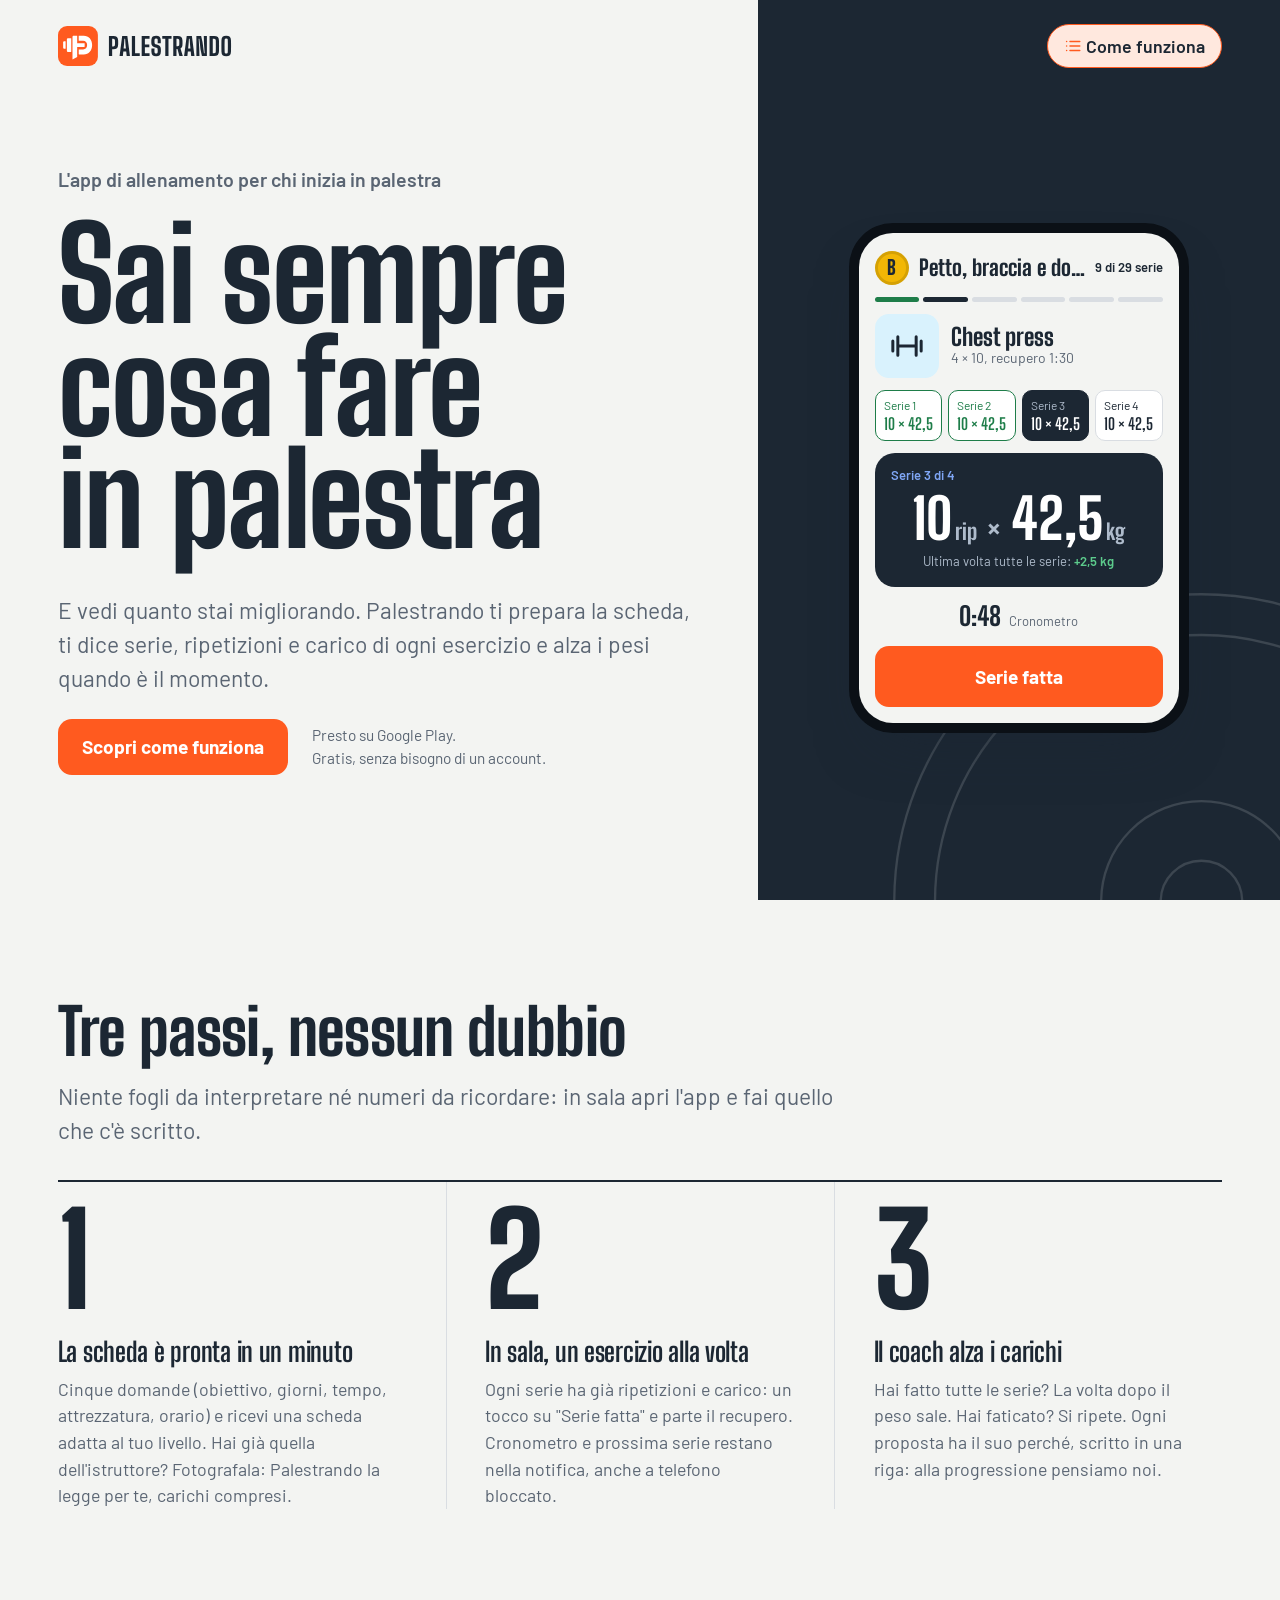
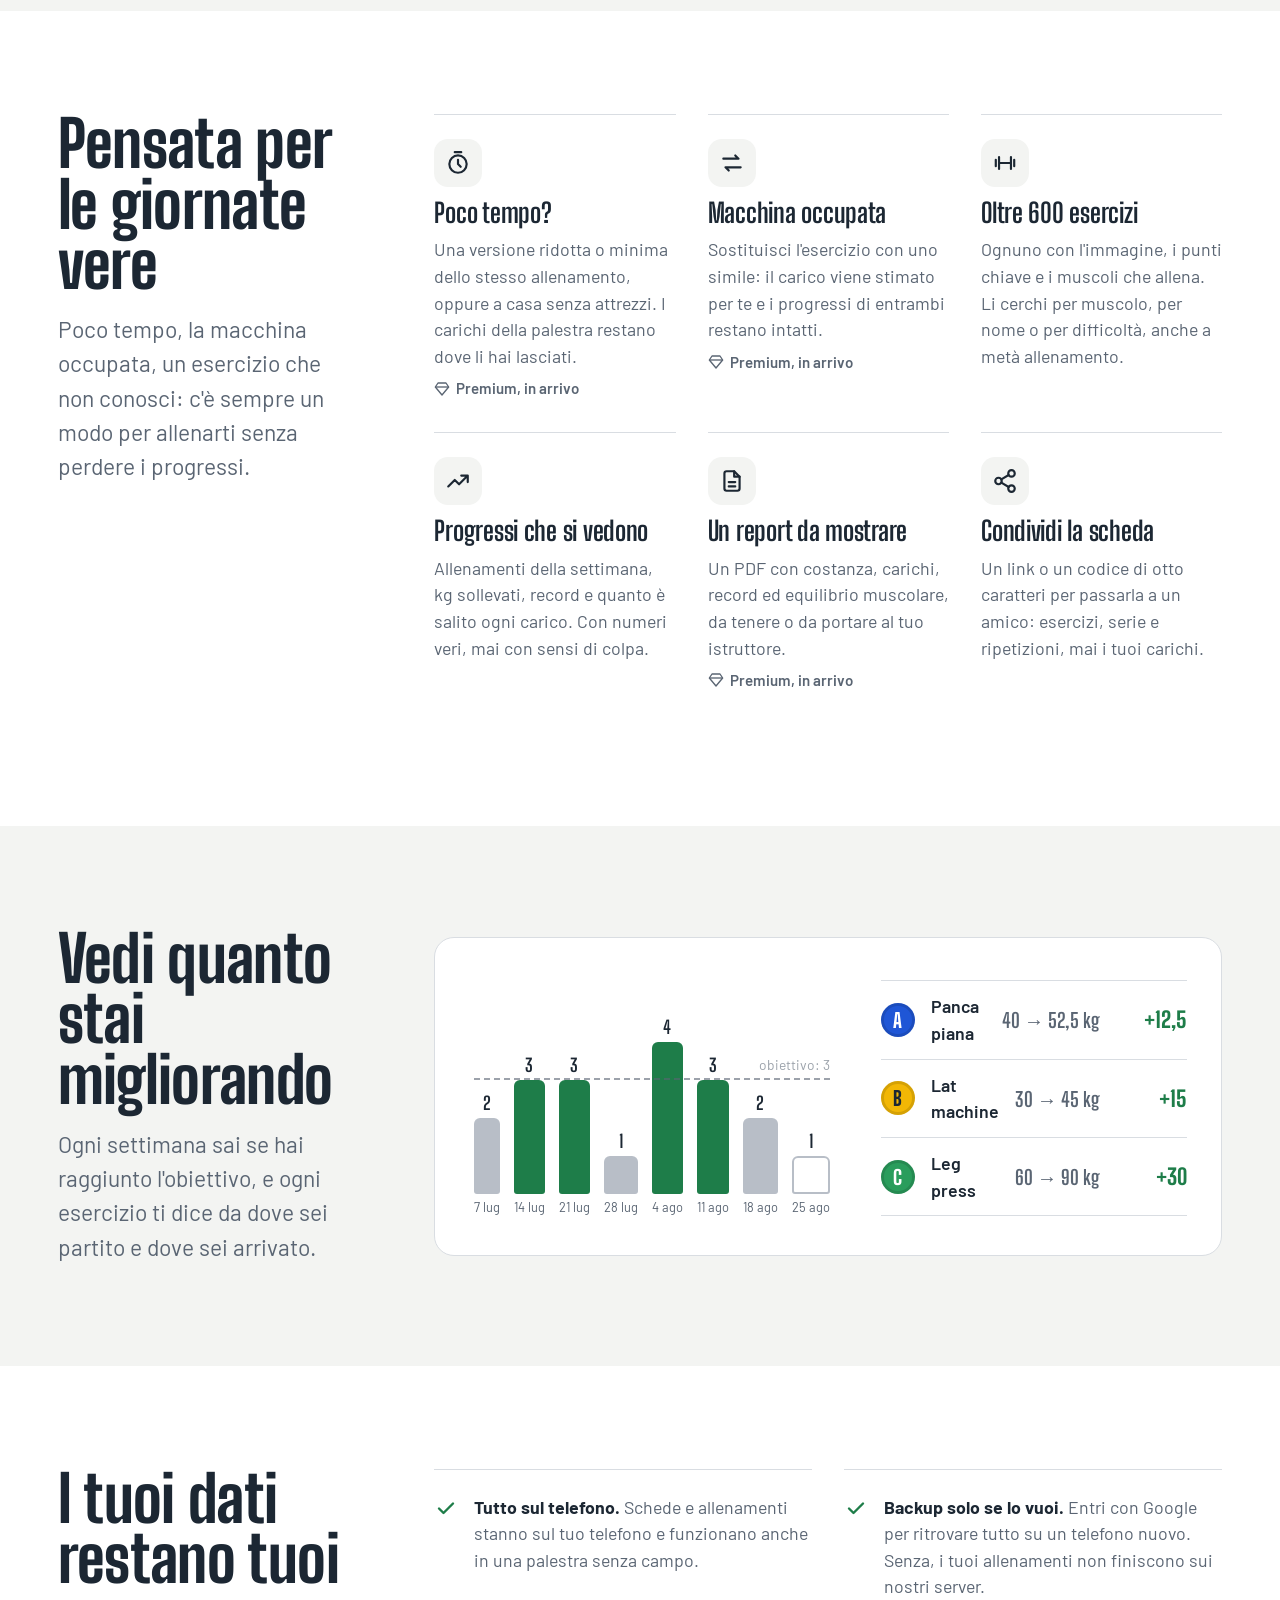
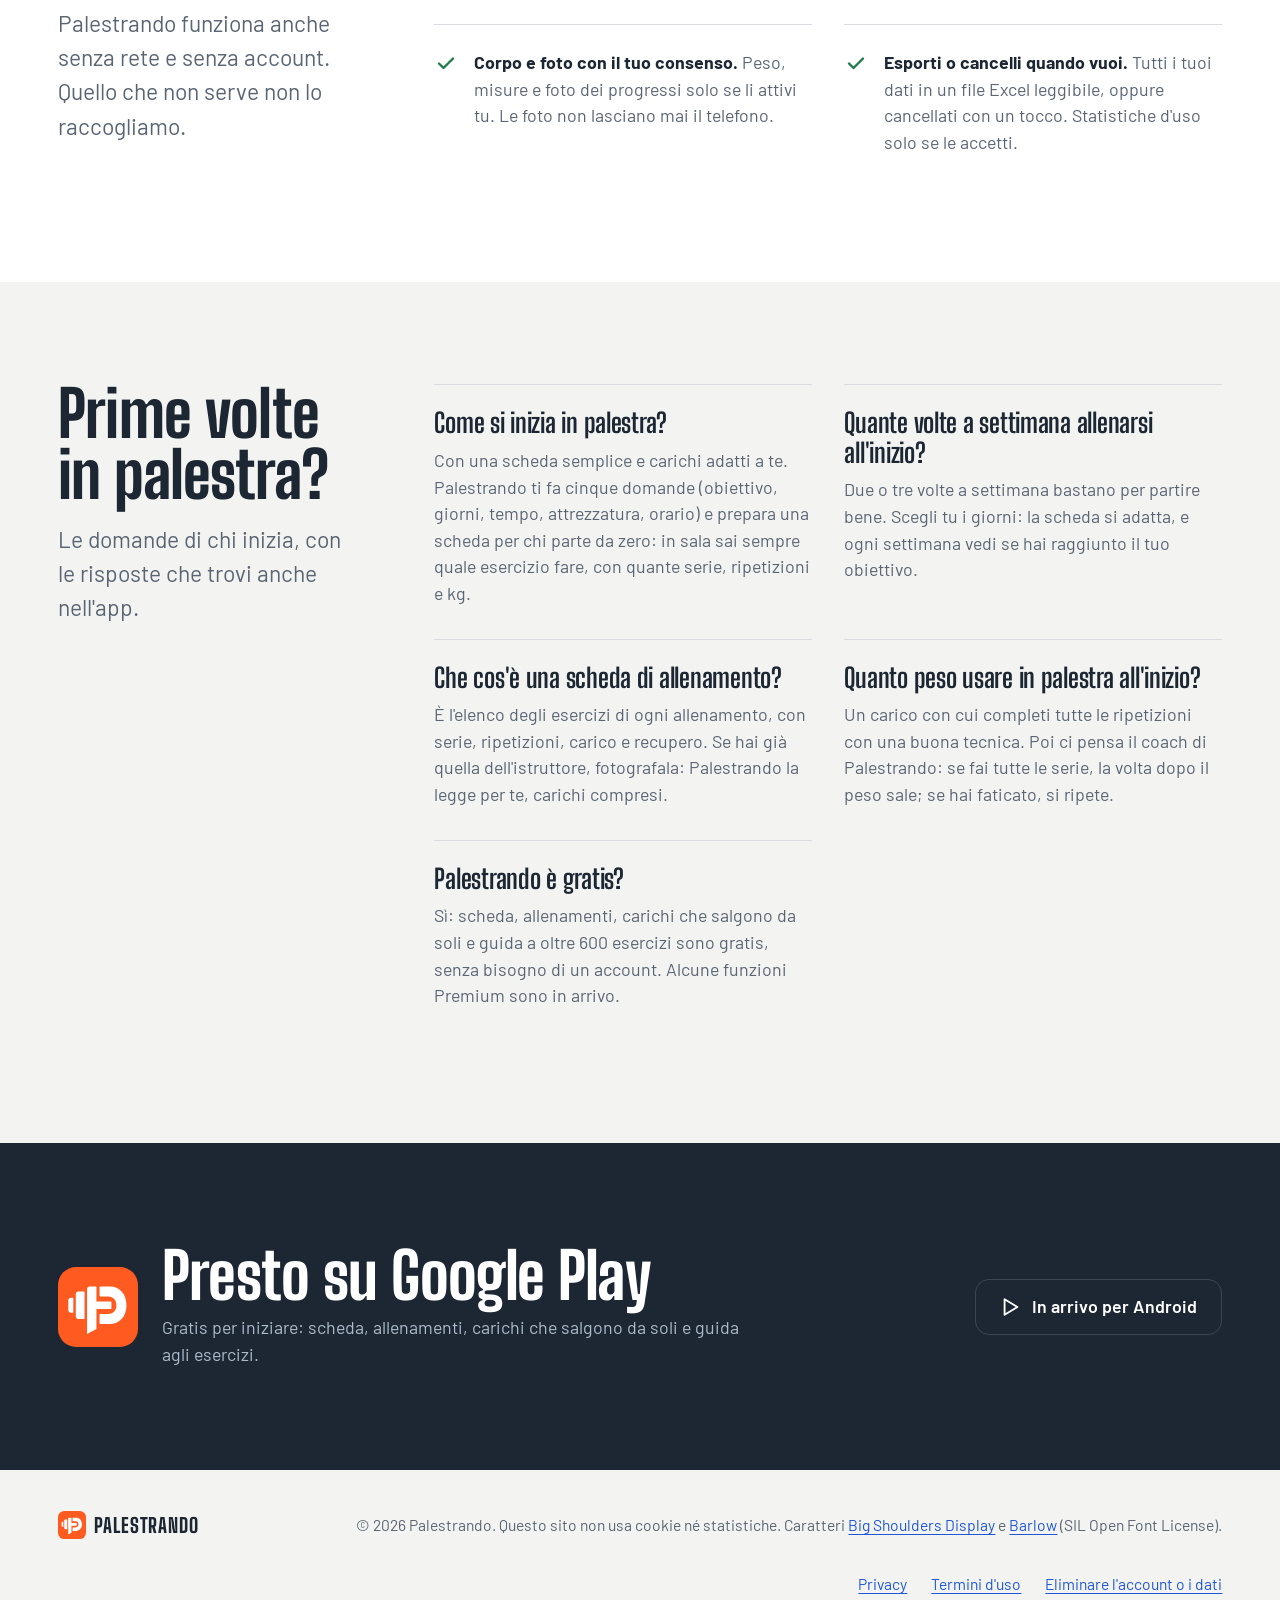
==== commit 92b68940: "feat(seo): sitemap, robots, structured data and beginner FAQ; larger desktop type - robots.txt and s" ====
--- a/index.html
+++ b/index.html
@@ -3,12 +3,15 @@
   <head>
     <meta charset="utf-8" />
     <meta name="viewport" content="width=device-width, initial-scale=1" />
-    <title>Palestrando · Sai sempre cosa fare in palestra</title>
+    <title>Palestrando · L'app per chi inizia in palestra</title>
     <meta
       name="description"
-      content="L'app di allenamento per chi inizia: la scheda pronta in un minuto, serie, ripetizioni e carico di ogni esercizio, e i pesi che salgono quando è il momento."
+      content="Palestrando è l'app per chi inizia in palestra: scheda di allenamento pronta in un minuto, serie, ripetizioni e carichi già scritti. Gratis, senza account."
     />
+    <meta name="robots" content="index, follow, max-image-preview:large" />
     <link rel="canonical" href="https://palestrando.it/" />
+    <link rel="alternate" hreflang="it" href="https://palestrando.it/" />
+    <link rel="alternate" hreflang="x-default" href="https://palestrando.it/" />
     <meta name="theme-color" content="#F3F4F2" media="(prefers-color-scheme: light)" />
     <meta name="theme-color" content="#121820" media="(prefers-color-scheme: dark)" />
     <link rel="icon" href="/assets/logo/palestrando-icona.svg" type="image/svg+xml" />
@@ -26,7 +29,88 @@
     <meta property="og:image" content="https://palestrando.it/assets/og.png" />
     <meta property="og:image:width" content="1200" />
     <meta property="og:image:height" content="630" />
+    <meta property="og:image:alt" content="Palestrando, l'app per chi inizia in palestra" />
     <meta name="twitter:card" content="summary_large_image" />
+    <script type="application/ld+json">
+      {
+        "@context": "https://schema.org",
+        "@graph": [
+          {
+            "@type": "WebSite",
+            "@id": "https://palestrando.it/#website",
+            "url": "https://palestrando.it/",
+            "name": "Palestrando",
+            "alternateName": "palestrando.it",
+            "inLanguage": "it-IT",
+            "publisher": { "@id": "https://palestrando.it/#organization" }
+          },
+          {
+            "@type": "Organization",
+            "@id": "https://palestrando.it/#organization",
+            "name": "Palestrando",
+            "url": "https://palestrando.it/",
+            "logo": "https://palestrando.it/assets/icons/palestrando-icona-512.png"
+          },
+          {
+            "@type": "MobileApplication",
+            "name": "Palestrando",
+            "description": "L'app di allenamento per chi inizia in palestra: la scheda pronta in un minuto, serie, ripetizioni e carico di ogni esercizio, e i pesi che salgono quando è il momento.",
+            "url": "https://palestrando.it/",
+            "image": "https://palestrando.it/assets/og.png",
+            "operatingSystem": "Android",
+            "applicationCategory": "HealthApplication",
+            "inLanguage": "it-IT",
+            "publisher": { "@id": "https://palestrando.it/#organization" },
+            "offers": { "@type": "Offer", "price": "0", "priceCurrency": "EUR" }
+          },
+          {
+            "@type": "FAQPage",
+            "mainEntity": [
+              {
+                "@type": "Question",
+                "name": "Come si inizia in palestra?",
+                "acceptedAnswer": {
+                  "@type": "Answer",
+                  "text": "Con una scheda semplice e carichi adatti a te. Palestrando ti fa cinque domande (obiettivo, giorni, tempo, attrezzatura, orario) e prepara una scheda per chi parte da zero: in sala sai sempre quale esercizio fare, con quante serie, ripetizioni e kg."
+                }
+              },
+              {
+                "@type": "Question",
+                "name": "Quante volte a settimana allenarsi all'inizio?",
+                "acceptedAnswer": {
+                  "@type": "Answer",
+                  "text": "Due o tre volte a settimana bastano per partire bene. Scegli tu i giorni: la scheda si adatta, e ogni settimana vedi se hai raggiunto il tuo obiettivo."
+                }
+              },
+              {
+                "@type": "Question",
+                "name": "Che cos'è una scheda di allenamento?",
+                "acceptedAnswer": {
+                  "@type": "Answer",
+                  "text": "È l'elenco degli esercizi di ogni allenamento, con serie, ripetizioni, carico e recupero. Se hai già quella dell'istruttore, fotografala: Palestrando la legge per te, carichi compresi."
+                }
+              },
+              {
+                "@type": "Question",
+                "name": "Quanto peso usare in palestra all'inizio?",
+                "acceptedAnswer": {
+                  "@type": "Answer",
+                  "text": "Un carico con cui completi tutte le ripetizioni con una buona tecnica. Poi ci pensa il coach di Palestrando: se fai tutte le serie, la volta dopo il peso sale; se hai faticato, si ripete."
+                }
+              },
+              {
+                "@type": "Question",
+                "name": "Palestrando è gratis?",
+                "acceptedAnswer": {
+                  "@type": "Answer",
+                  "text": "Sì: scheda, allenamenti, carichi che salgono da soli e guida a oltre 600 esercizi sono gratis, senza bisogno di un account. Alcune funzioni Premium sono in arrivo."
+                }
+              }
+            ]
+          }
+        ]
+      }
+    </script>
     <link
       rel="preload"
       href="/assets/fonts/big-shoulders-display-800.woff2"
@@ -64,7 +148,7 @@
     <main id="contenuto">
       <section class="hero">
         <div class="hero-text">
-          <p class="eyebrow">L'app di allenamento per chi inizia</p>
+          <p class="eyebrow">L'app di allenamento per chi inizia in palestra</p>
           <h1>
             <span>Sai sempre</span> <span>cosa fare</span> <span>in palestra</span>
           </h1>
@@ -340,6 +424,57 @@
         </div>
       </section>
 
+      <section id="domande">
+        <div class="wrap split">
+          <div class="section-head">
+            <h2>Prime volte in palestra?</h2>
+            <p class="lead">
+              Le domande di chi inizia, con le risposte che trovi anche nell'app.
+            </p>
+          </div>
+          <div class="faq">
+            <article>
+              <h3>Come si inizia in palestra?</h3>
+              <p class="muted">
+                Con una scheda semplice e carichi adatti a te. Palestrando ti fa cinque domande
+                (obiettivo, giorni, tempo, attrezzatura, orario) e prepara una scheda per chi parte da
+                zero: in sala sai sempre quale esercizio fare, con quante serie, ripetizioni e kg.
+              </p>
+            </article>
+            <article>
+              <h3>Quante volte a settimana allenarsi all'inizio?</h3>
+              <p class="muted">
+                Due o tre volte a settimana bastano per partire bene. Scegli tu i giorni: la scheda si
+                adatta, e ogni settimana vedi se hai raggiunto il tuo obiettivo.
+              </p>
+            </article>
+            <article>
+              <h3>Che cos'è una scheda di allenamento?</h3>
+              <p class="muted">
+                È l'elenco degli esercizi di ogni allenamento, con serie, ripetizioni, carico e
+                recupero. Se hai già quella dell'istruttore, fotografala: Palestrando la legge per te,
+                carichi compresi.
+              </p>
+            </article>
+            <article>
+              <h3>Quanto peso usare in palestra all'inizio?</h3>
+              <p class="muted">
+                Un carico con cui completi tutte le ripetizioni con una buona tecnica. Poi ci pensa il
+                coach di Palestrando: se fai tutte le serie, la volta dopo il peso sale; se hai
+                faticato, si ripete.
+              </p>
+            </article>
+            <article>
+              <h3>Palestrando è gratis?</h3>
+              <p class="muted">
+                Sì: scheda, allenamenti, carichi che salgono da soli e guida a oltre 600 esercizi sono
+                gratis, senza bisogno di un account. Alcune funzioni Premium sono in arrivo.
+              </p>
+            </article>
+          </div>
+        </div>
+      </section>
+
       <section class="band">
         <div class="wrap">
           <div class="band-brand">
@@ -371,6 +506,11 @@
           <a href="/assets/fonts/OFL-big-shoulders-display.txt">Big Shoulders Display</a> e
           <a href="/assets/fonts/OFL-barlow.txt">Barlow</a> (SIL Open Font License).
         </p>
+        <nav class="footer-nav" aria-label="Informazioni">
+          <a href="/privacy/">Privacy</a>
+          <a href="/termini/">Termini d'uso</a>
+          <a href="/elimina-account/">Eliminare l'account o i dati</a>
+        </nav>
       </div>
     </footer>
   </body>
--- a/assets/site.css
+++ b/assets/site.css
@@ -116,7 +116,8 @@
   background: var(--background);
   color: var(--text);
   font-family: var(--body);
-  font-size: 17px;
+  /* 17 px on phones, up to 20 px on wide desktops so the copy keeps pace with the headlines. */
+  font-size: clamp(17px, 0.45vw + 12px, 20px);
   line-height: 1.5;
   -webkit-font-smoothing: antialiased;
 }
@@ -181,20 +182,20 @@
 h3 {
   font-family: var(--display);
   font-weight: 700;
-  font-size: 28px;
+  font-size: clamp(26px, 1vw + 14px, 36px);
   line-height: 1.1;
 }
 p {
   margin: 0;
 }
 .lead {
-  font-size: clamp(18px, 2.2vw, 21px);
+  font-size: clamp(18px, 1vw + 10px, 27px);
   color: var(--text-secondary);
   max-width: 36em;
 }
 .eyebrow {
   font-weight: 600;
-  font-size: 15px;
+  font-size: clamp(16px, 0.9vw + 8px, 26px);
   color: var(--text-secondary);
 }
 .muted {
@@ -219,7 +220,7 @@
   color: var(--on-accent);
   font-family: var(--body);
   font-weight: 700;
-  font-size: 19px;
+  font-size: clamp(19px, 0.4vw + 14px, 22px);
   text-decoration: none;
   transition: background-color 0.15s;
 }
@@ -266,6 +267,17 @@
   height: 40px;
   width: auto;
 }
+/* Small phones: logo and pill must share 360 px. */
+@media (max-width: 420px) {
+  .site-header.over img {
+    height: 32px;
+  }
+  .site-header.over .pill-action {
+    min-height: 40px;
+    padding: 0 12px;
+    font-size: 15px;
+  }
+}
 /* Home: the header floats over the hero, the pill over the iron panel. */
 .site-header.over {
   position: absolute;
@@ -296,6 +308,12 @@
   /* Room for the descender of "palestra" under the tight leading. */
   padding-bottom: 0.1em;
 }
+/* Stacked hero (phones, tablets upright): the headline takes the width it has. */
+@media (max-width: 999px) {
+  .hero h1 {
+    font-size: clamp(56px, 15vw, 150px);
+  }
+}
 .hero h1 span {
   display: block;
 }
@@ -306,7 +324,7 @@
   gap: var(--md) var(--lg);
 }
 .hero-note {
-  font-size: 15px;
+  font-size: clamp(15px, 0.5vw + 9px, 19px);
   color: var(--text-secondary);
 }
 .hero-stage {
@@ -523,6 +541,15 @@
   font-family: var(--display);
   font-weight: 700;
   font-size: 16px;
+  white-space: nowrap;
+}
+@media (max-width: 400px) {
+  .set {
+    padding: 6px;
+  }
+  .set b {
+    font-size: 14px;
+  }
 }
 .set.done {
   border-color: var(--success);
@@ -667,6 +694,17 @@
     border-left: 1px solid var(--border);
   }
 }
+/* Tablets upright: number beside the text, so the stacked steps fill the row. */
+@media (min-width: 560px) and (max-width: 819px) {
+  .steps li {
+    grid-template-columns: 112px 1fr;
+    column-gap: var(--lg);
+  }
+  .steps .step-number {
+    grid-row: span 2;
+    margin-bottom: 0;
+  }
+}
 .step-number {
   font-family: var(--display);
   font-weight: 800;
@@ -719,9 +757,27 @@
   display: inline-flex;
   align-items: center;
   gap: 6px;
-  font-size: 14px;
+  font-size: 0.85em;
   font-weight: 600;
   color: var(--text-secondary);
+}
+
+/* Questions of a beginner: two columns of question and answer, divided by rules. */
+.faq {
+  display: grid;
+  column-gap: var(--xl);
+}
+.faq article {
+  display: grid;
+  gap: var(--sm);
+  align-content: start;
+  padding: var(--lg) 0 var(--xl);
+  border-top: 1px solid var(--border);
+}
+@media (min-width: 820px) {
+  .faq {
+    grid-template-columns: repeat(2, 1fr);
+  }
 }
 
 /* --- Progress ---------------------------------------------------------------------------- */
@@ -732,7 +788,7 @@
 .chart-card {
   margin: 0;
   gap: var(--md);
-  padding: clamp(24px, 3vw, 48px);
+  padding: clamp(16px, 3vw, 48px);
 }
 @media (min-width: 1100px) {
   .chart-card {
@@ -763,7 +819,7 @@
   position: absolute;
   right: 0;
   transform: translateY(-120%);
-  font-size: 13px;
+  font-size: clamp(13px, 0.3vw + 10px, 16px);
   color: var(--text-secondary);
   background: var(--surface);
   padding-left: 6px;
@@ -772,7 +828,7 @@
   display: grid;
   justify-items: center;
   gap: 4px;
-  font-size: 12px;
+  font-size: clamp(12px, 0.3vw + 9px, 15px);
   line-height: 18px;
   white-space: nowrap;
   color: var(--text-secondary);
@@ -890,6 +946,9 @@
 .band-brand img {
   width: 80px;
   height: 80px;
+}
+.band-brand h2 {
+  margin-bottom: var(--sm);
 }
 @media (max-width: 600px) {
   .band-brand {
@@ -918,7 +977,7 @@
 .site-footer {
   padding: 40px 0 56px;
   color: var(--text-secondary);
-  font-size: 15px;
+  font-size: 0.88em;
 }
 .site-footer .wrap {
   display: grid;
@@ -934,6 +993,15 @@
     justify-self: end;
     text-align: right;
   }
+  .footer-nav {
+    grid-column: 1 / -1;
+    justify-self: end;
+  }
+}
+.footer-nav {
+  display: flex;
+  flex-wrap: wrap;
+  gap: var(--sm) var(--lg);
 }
 .footer-brand {
   display: flex;
@@ -988,3 +1056,66 @@
 .narrow .button {
   width: 100%;
 }
+
+/* --- Documents (privacy, terms, account deletion) --------------------------------------- */
+
+.doc {
+  max-width: 680px;
+  margin: 0 auto;
+  padding: var(--lg) var(--md) 48px;
+}
+.doc .site-header {
+  padding: 0 0 var(--lg);
+}
+.doc h1 {
+  font-size: clamp(44px, 8vw, 64px);
+  line-height: 0.95;
+}
+.doc h2 {
+  font-size: clamp(30px, 5vw, 38px);
+  margin: 40px 0 var(--sm);
+  scroll-margin-top: var(--md);
+}
+.doc h3 {
+  font-size: 22px;
+  margin: var(--lg) 0 var(--xs);
+}
+.doc p,
+.doc ul,
+.doc ol {
+  margin: 0 0 var(--md);
+}
+.doc ul,
+.doc ol {
+  padding-left: 1.3em;
+}
+.doc li + li {
+  margin-top: var(--xs);
+}
+.doc .lead {
+  margin-top: var(--md);
+}
+.doc .updated {
+  margin-top: var(--sm);
+  font-size: 15px;
+  color: var(--text-secondary);
+}
+.doc .steps-box {
+  background: var(--surface);
+  border: 1px solid var(--border);
+  border-radius: var(--radius-md);
+  padding: var(--md) var(--lg);
+  margin: 0 0 var(--md);
+}
+.doc .steps-box ol {
+  margin: 0;
+}
+.doc-nav {
+  display: flex;
+  flex-wrap: wrap;
+  gap: var(--md);
+  margin-top: 48px;
+  padding-top: var(--md);
+  border-top: 1px solid var(--border);
+  font-size: 15px;
+}
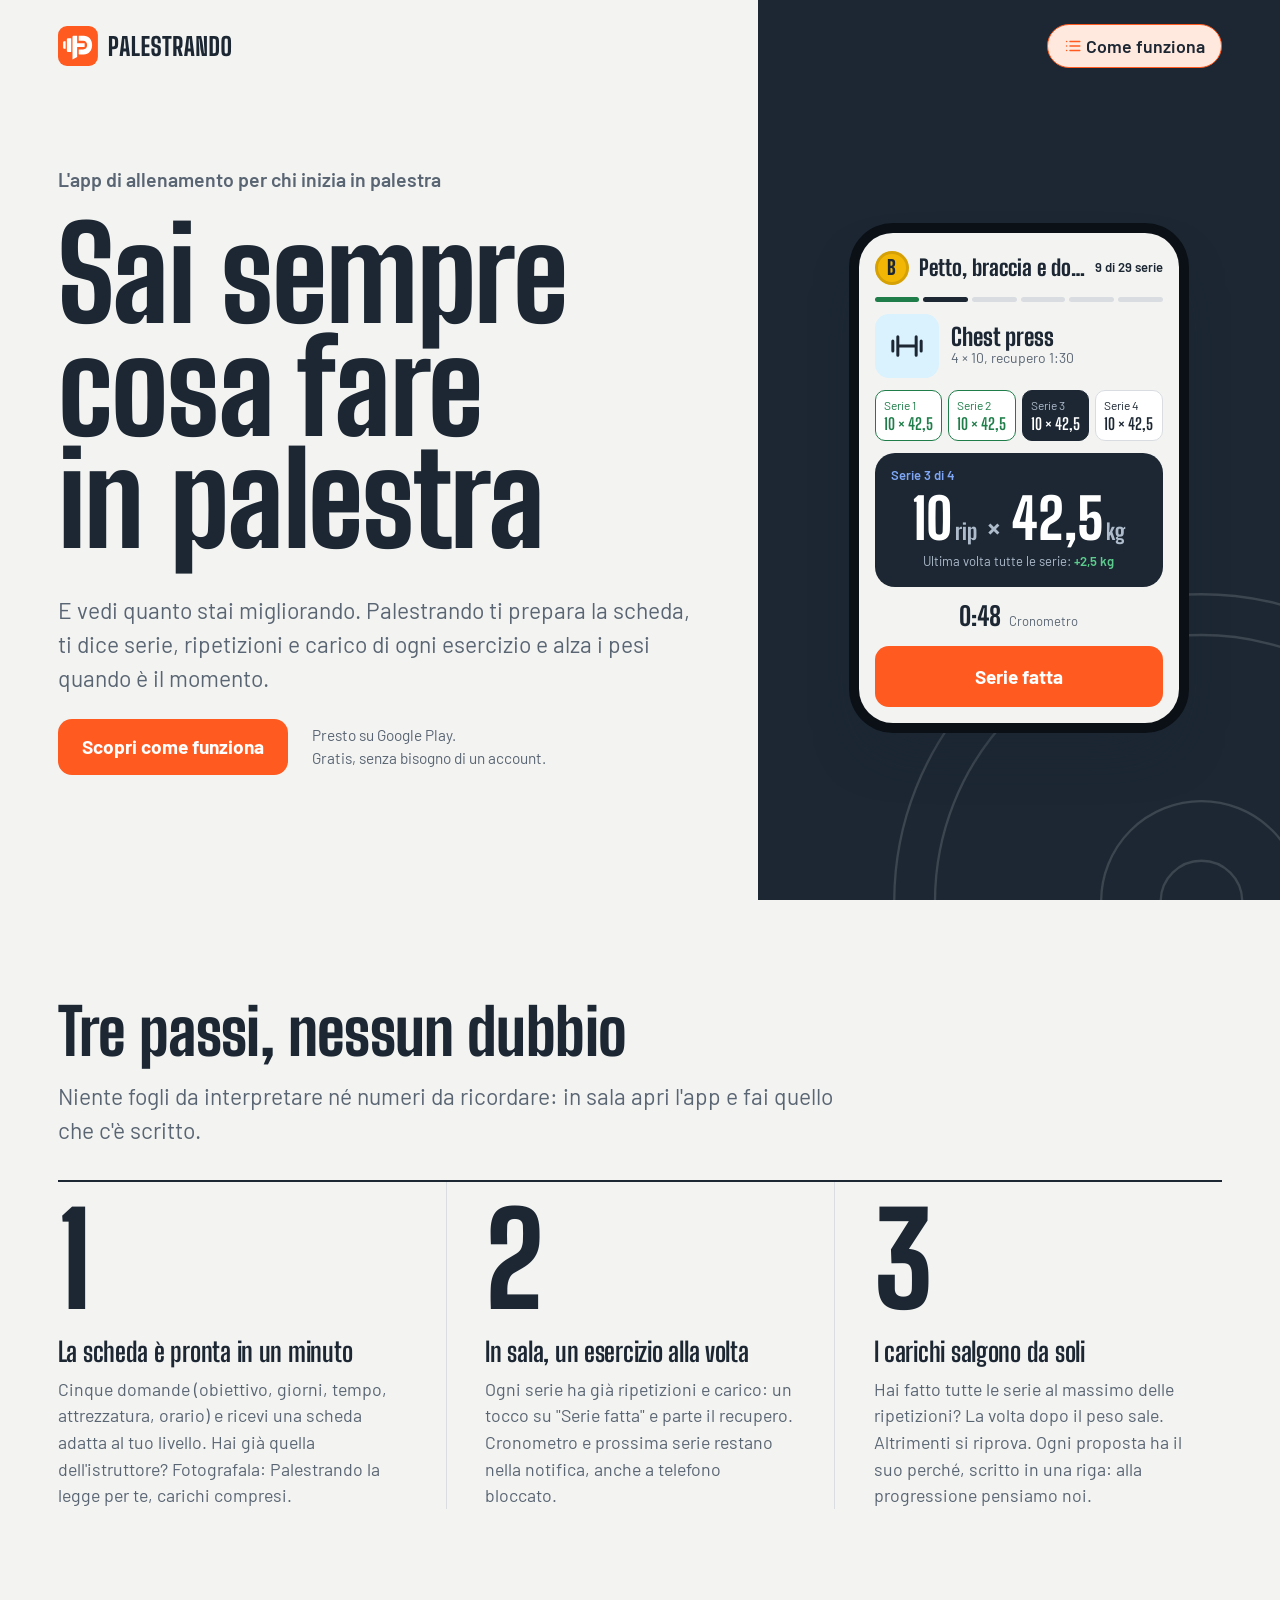
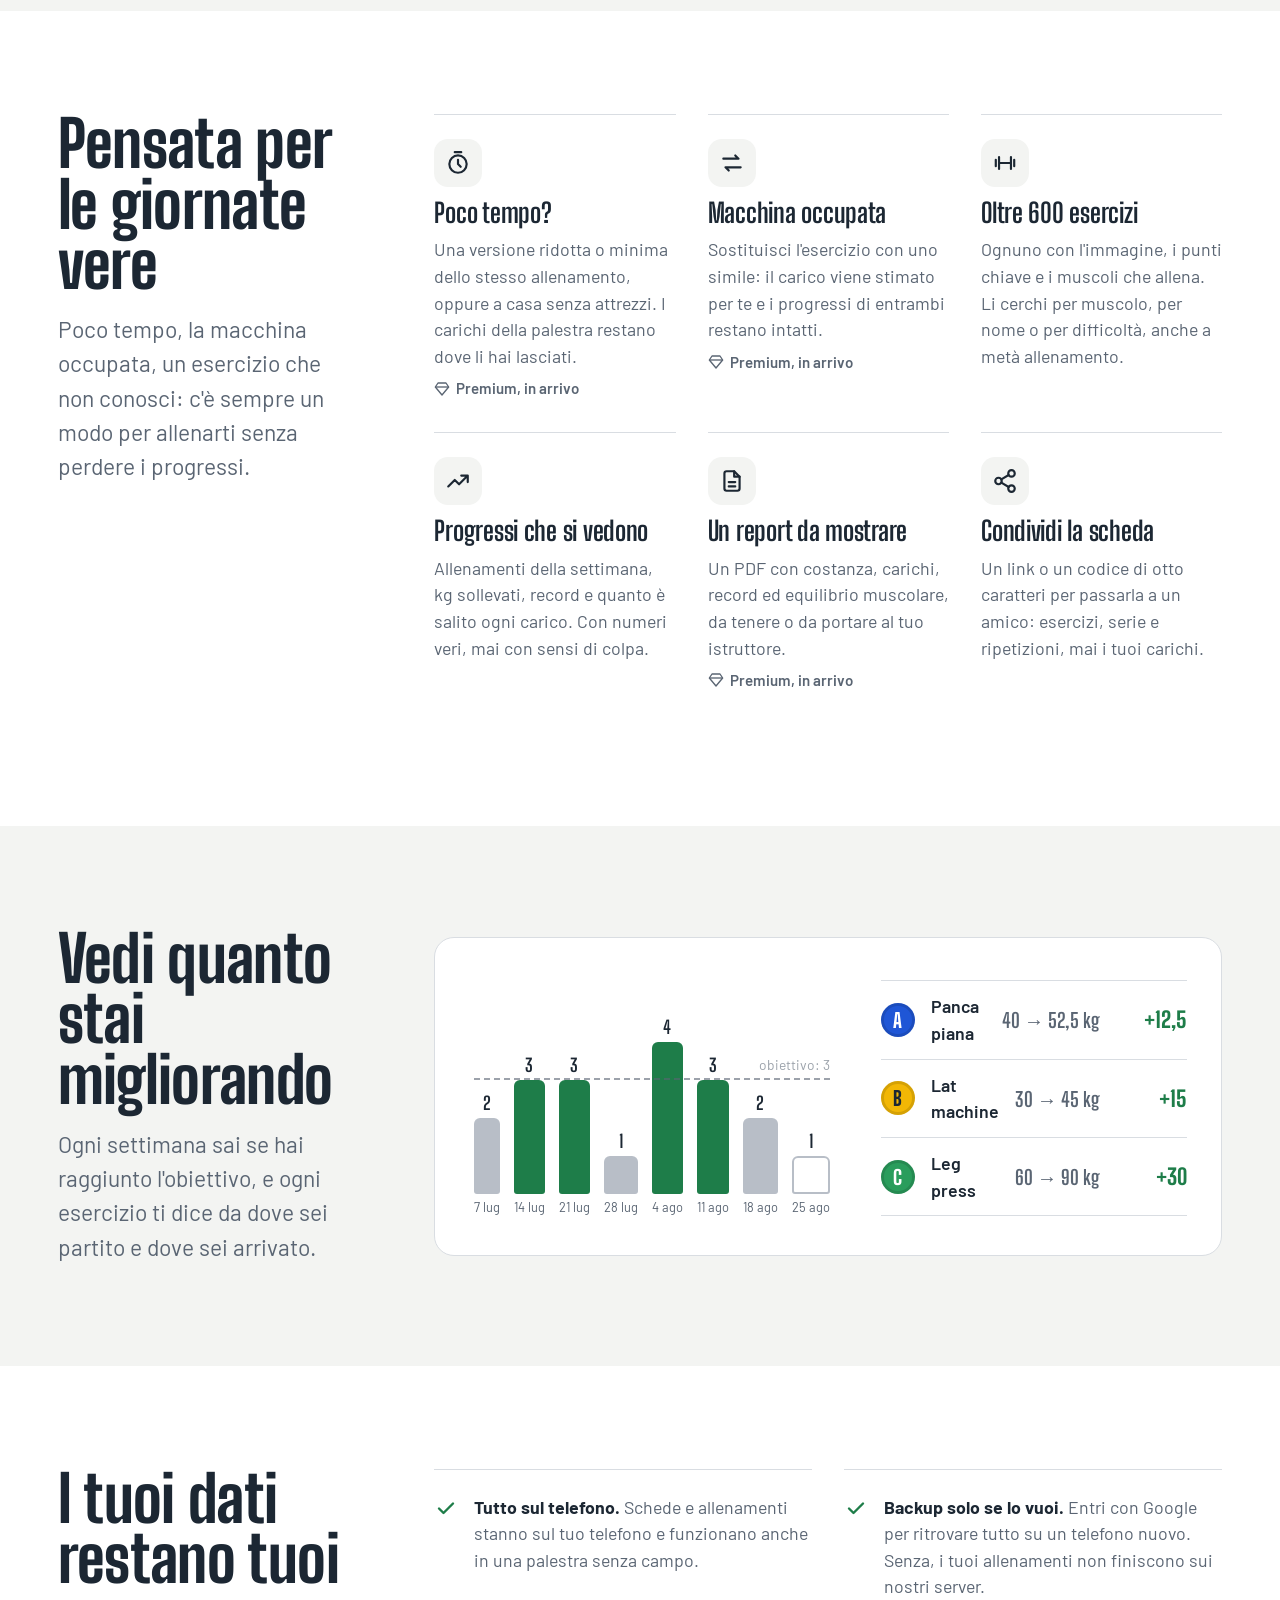
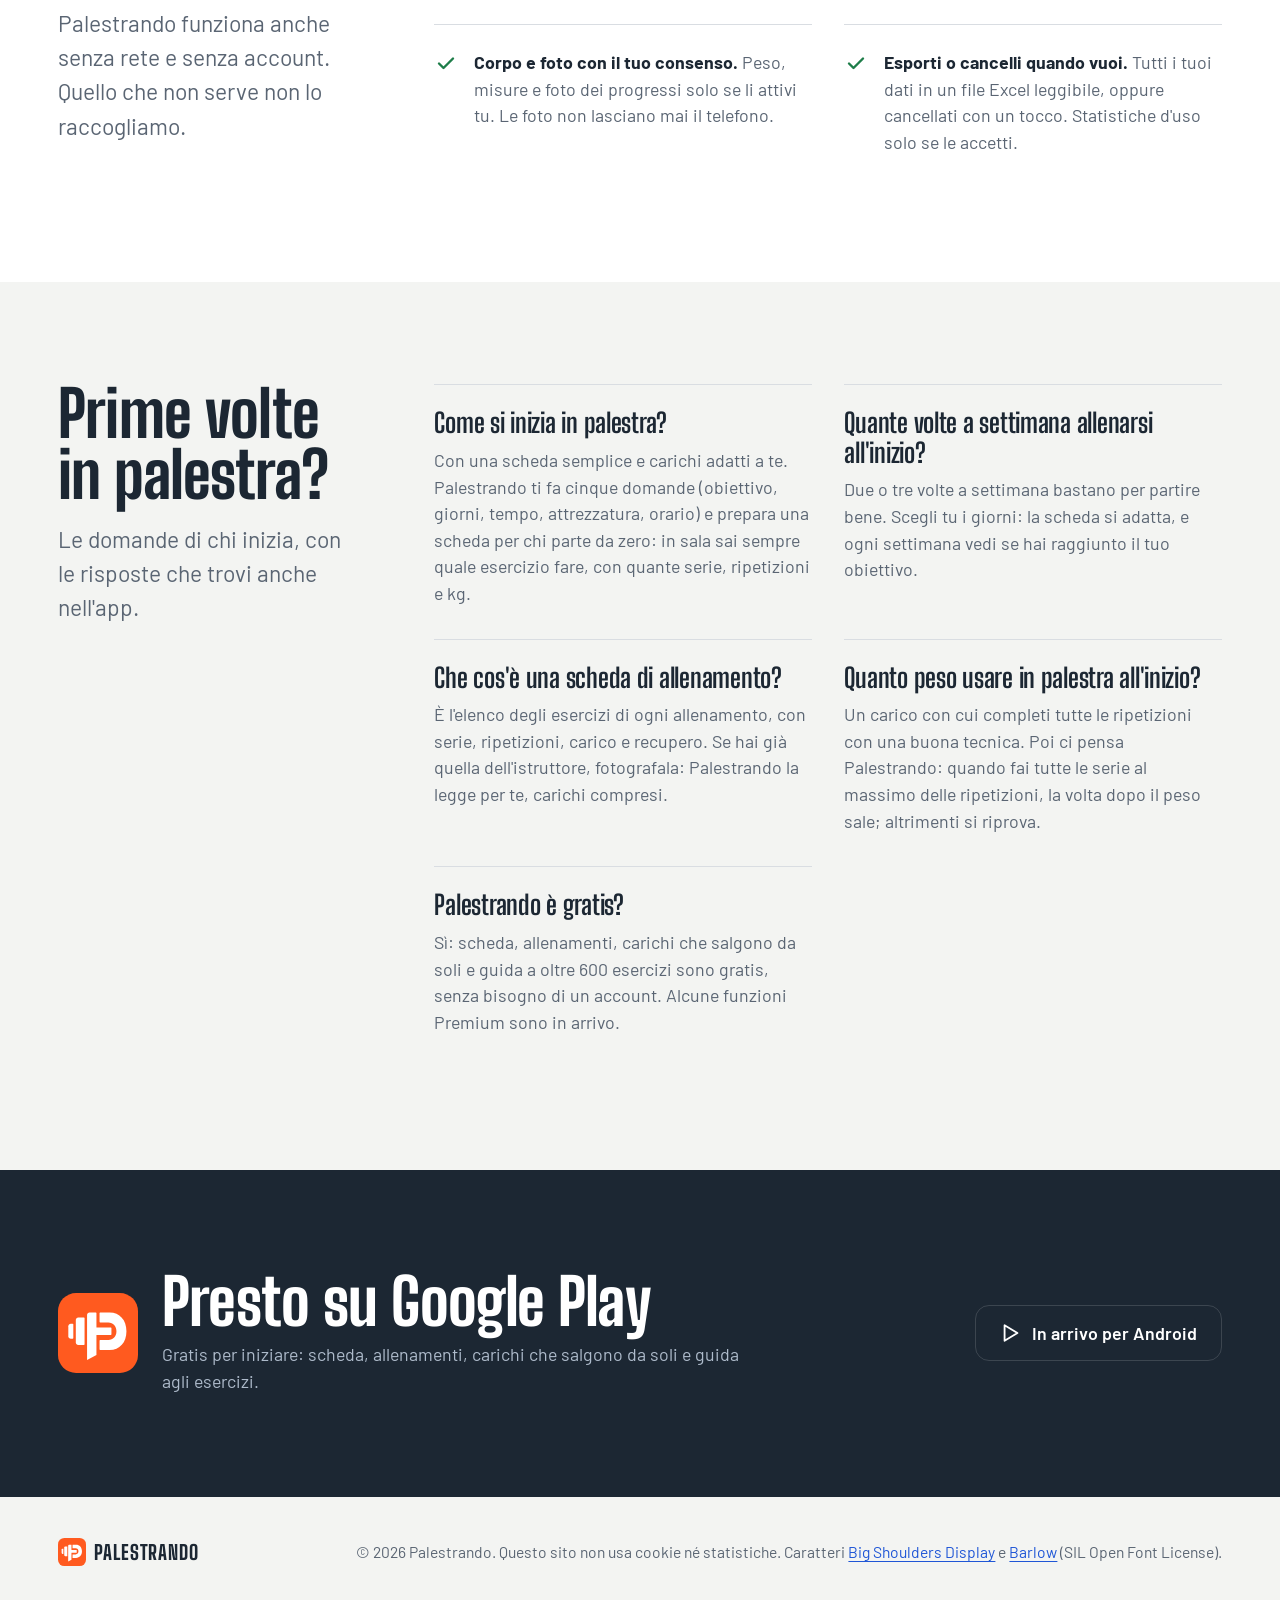
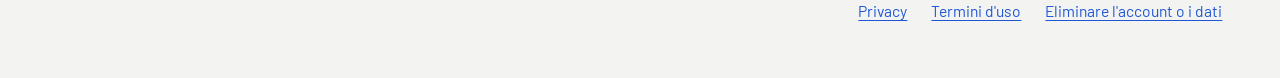
==== commit 245811b2: "Carichi che salgono da soli: testi aggiornati Co-Authored-By: Claude Opus 5.5 <noreply@anthropic.com" ====
--- a/index.html
+++ b/index.html
@@ -95,7 +95,7 @@
                 "name": "Quanto peso usare in palestra all'inizio?",
                 "acceptedAnswer": {
                   "@type": "Answer",
-                  "text": "Un carico con cui completi tutte le ripetizioni con una buona tecnica. Poi ci pensa il coach di Palestrando: se fai tutte le serie, la volta dopo il peso sale; se hai faticato, si ripete."
+                  "text": "Un carico con cui completi tutte le ripetizioni con una buona tecnica. Poi ci pensa Palestrando: quando fai tutte le serie al massimo delle ripetizioni, la volta dopo il peso sale; altrimenti si riprova."
                 }
               },
               {
@@ -167,7 +167,7 @@
           <div
             class="phone"
             role="img"
-            aria-label="La schermata dell'allenamento: Chest press, serie 3 di 4, 10 ripetizioni con 42,5 kg, il coach ha alzato il carico di 2,5 kg, e il pulsante Serie fatta."
+            aria-label="La schermata dell'allenamento: Chest press, serie 3 di 4, 10 ripetizioni con 42,5 kg, il carico è salito di 2,5 kg, e il pulsante Serie fatta."
           >
             <div class="screen" aria-hidden="true">
               <div class="screen-top">
@@ -201,7 +201,7 @@
                   <span class="times">×</span>
                   <span>42,5<small>kg</small></span>
                 </div>
-                <p class="coach">Ultima volta tutte le serie: <strong>+2,5 kg</strong></p>
+                <p class="why">Ultima volta tutte le serie: <strong>+2,5 kg</strong></p>
               </div>
               <div class="strip"><b>0:48</b> Cronometro</div>
               <div class="screen-button">Serie fatta</div>
@@ -240,10 +240,10 @@
             </li>
             <li>
               <span class="step-number">3</span>
-              <h3>Il coach alza i carichi</h3>
-              <p class="muted">
-                Hai fatto tutte le serie? La volta dopo il peso sale. Hai faticato? Si ripete. Ogni
-                proposta ha il suo perché, scritto in una riga: alla progressione pensiamo noi.
+              <h3>I carichi salgono da soli</h3>
+              <p class="muted">
+                Hai fatto tutte le serie al massimo delle ripetizioni? La volta dopo il peso sale.
+                Altrimenti si riprova. Ogni proposta ha il suo perché, scritto in una riga: alla progressione pensiamo noi.
               </p>
             </li>
           </ol>
@@ -459,9 +459,9 @@
             <article>
               <h3>Quanto peso usare in palestra all'inizio?</h3>
               <p class="muted">
-                Un carico con cui completi tutte le ripetizioni con una buona tecnica. Poi ci pensa il
-                coach di Palestrando: se fai tutte le serie, la volta dopo il peso sale; se hai
-                faticato, si ripete.
+                Un carico con cui completi tutte le ripetizioni con una buona tecnica. Poi ci pensa
+                Palestrando: quando fai tutte le serie al massimo delle ripetizioni, la volta dopo il
+                peso sale; altrimenti si riprova.
               </p>
             </article>
             <article>
--- a/assets/site.css
+++ b/assets/site.css
@@ -596,12 +596,12 @@
   font-size: 30px;
   color: var(--ink-text);
 }
-.coach {
+.why {
   font-size: 13px;
   color: var(--ink-text);
   text-align: center;
 }
-.coach strong {
+.why strong {
   color: var(--ink-success);
   font-weight: 600;
 }
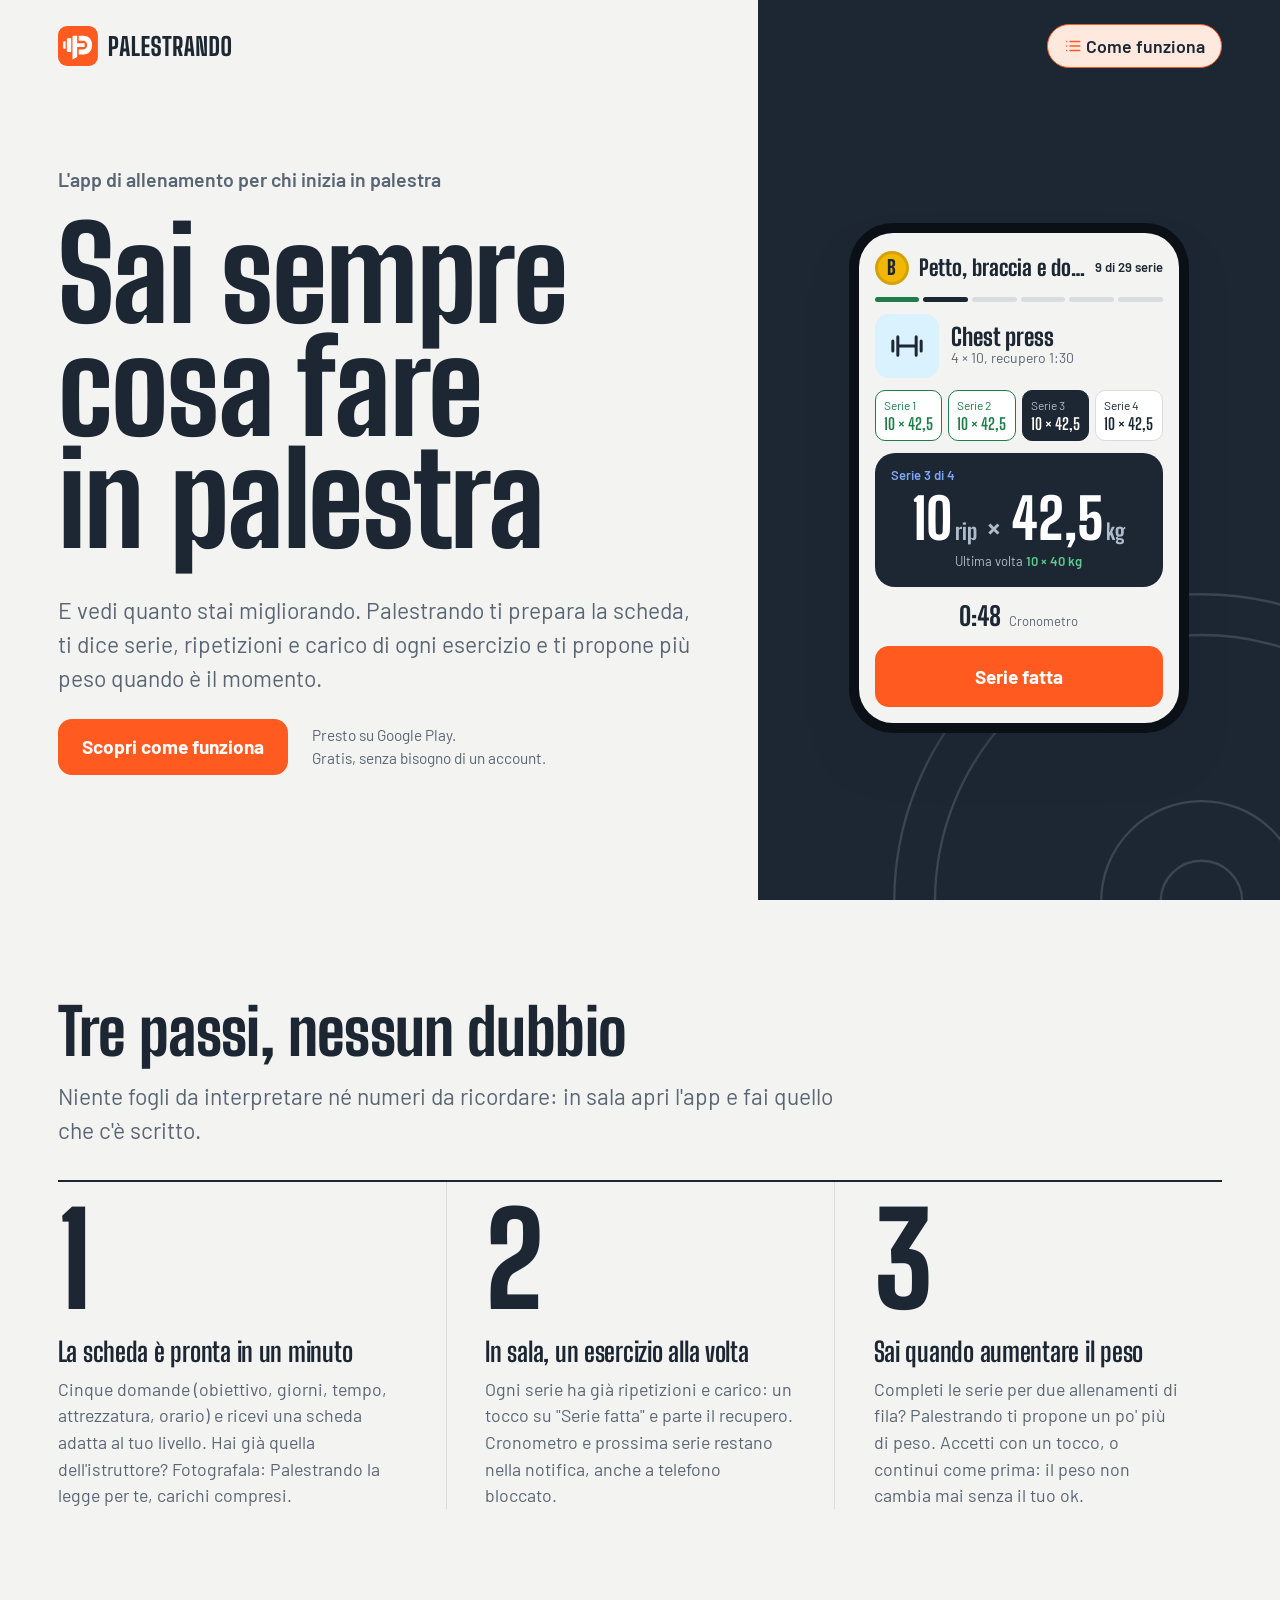
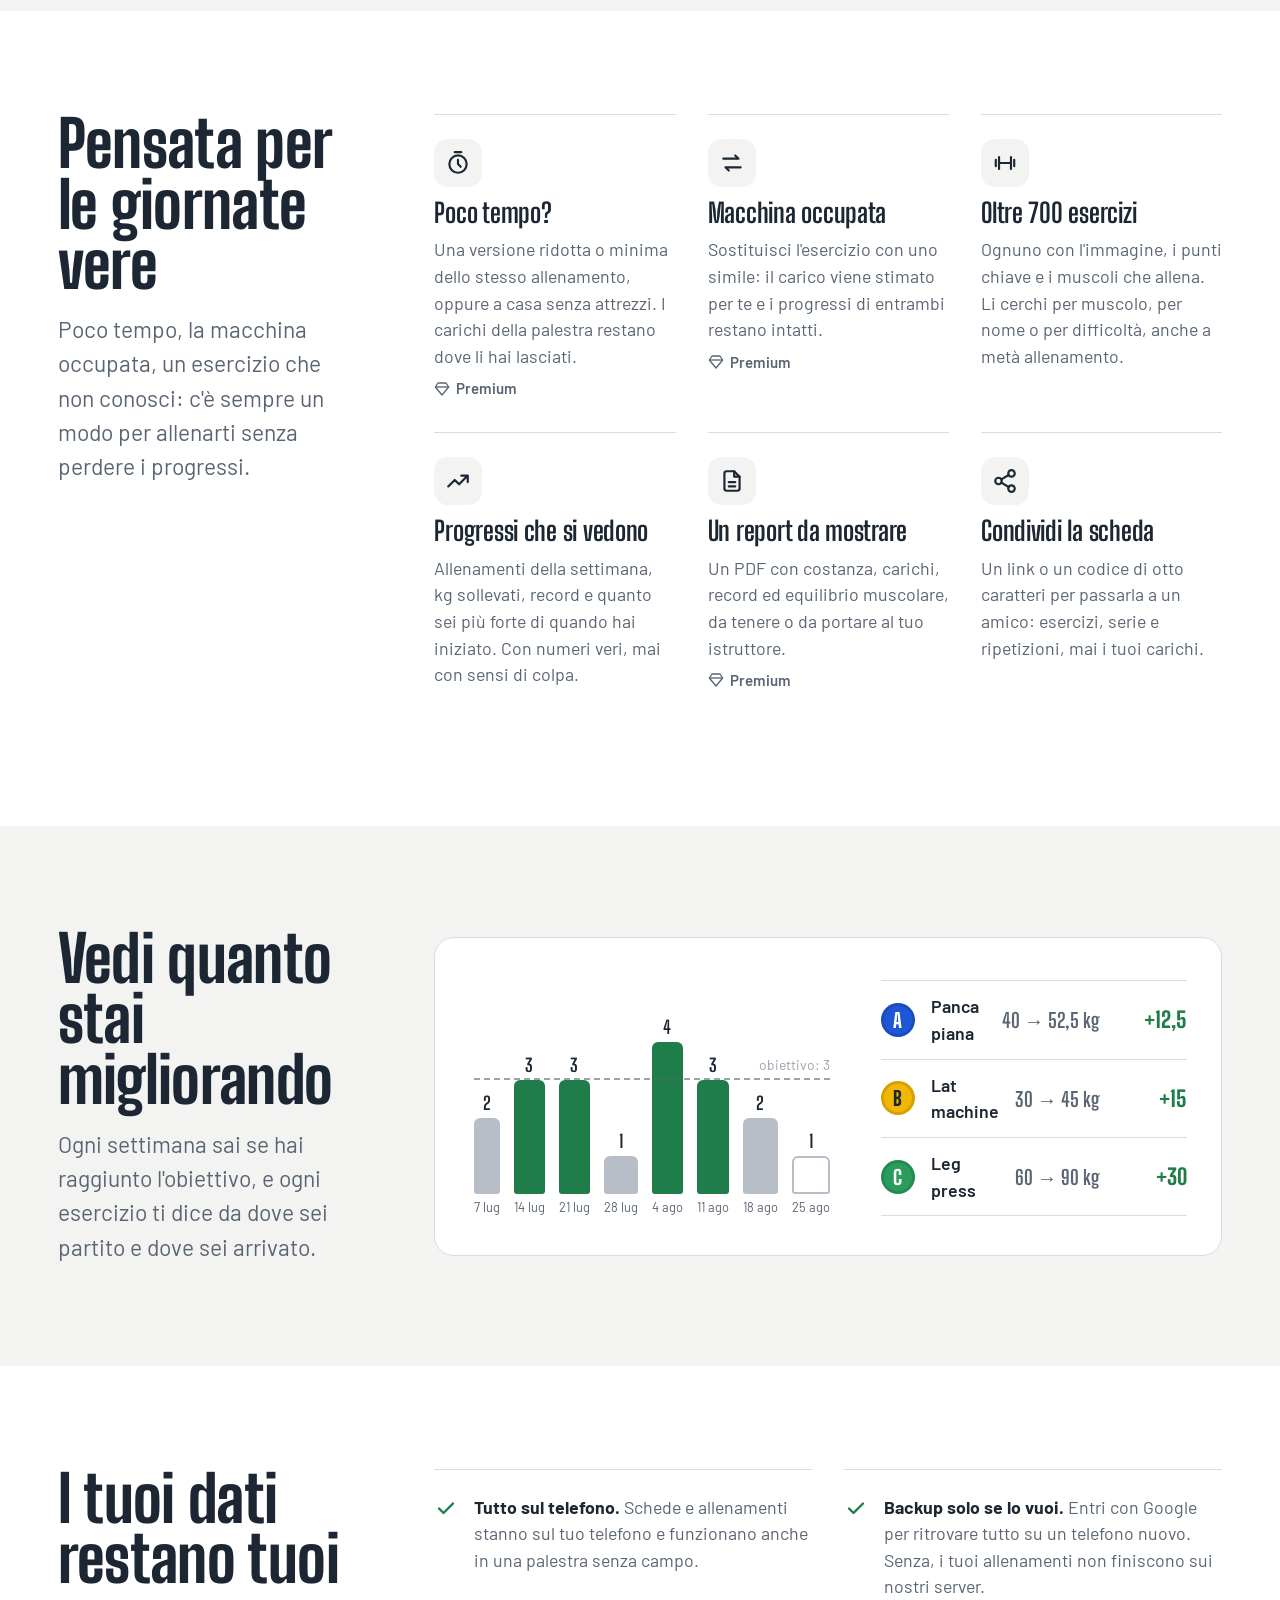
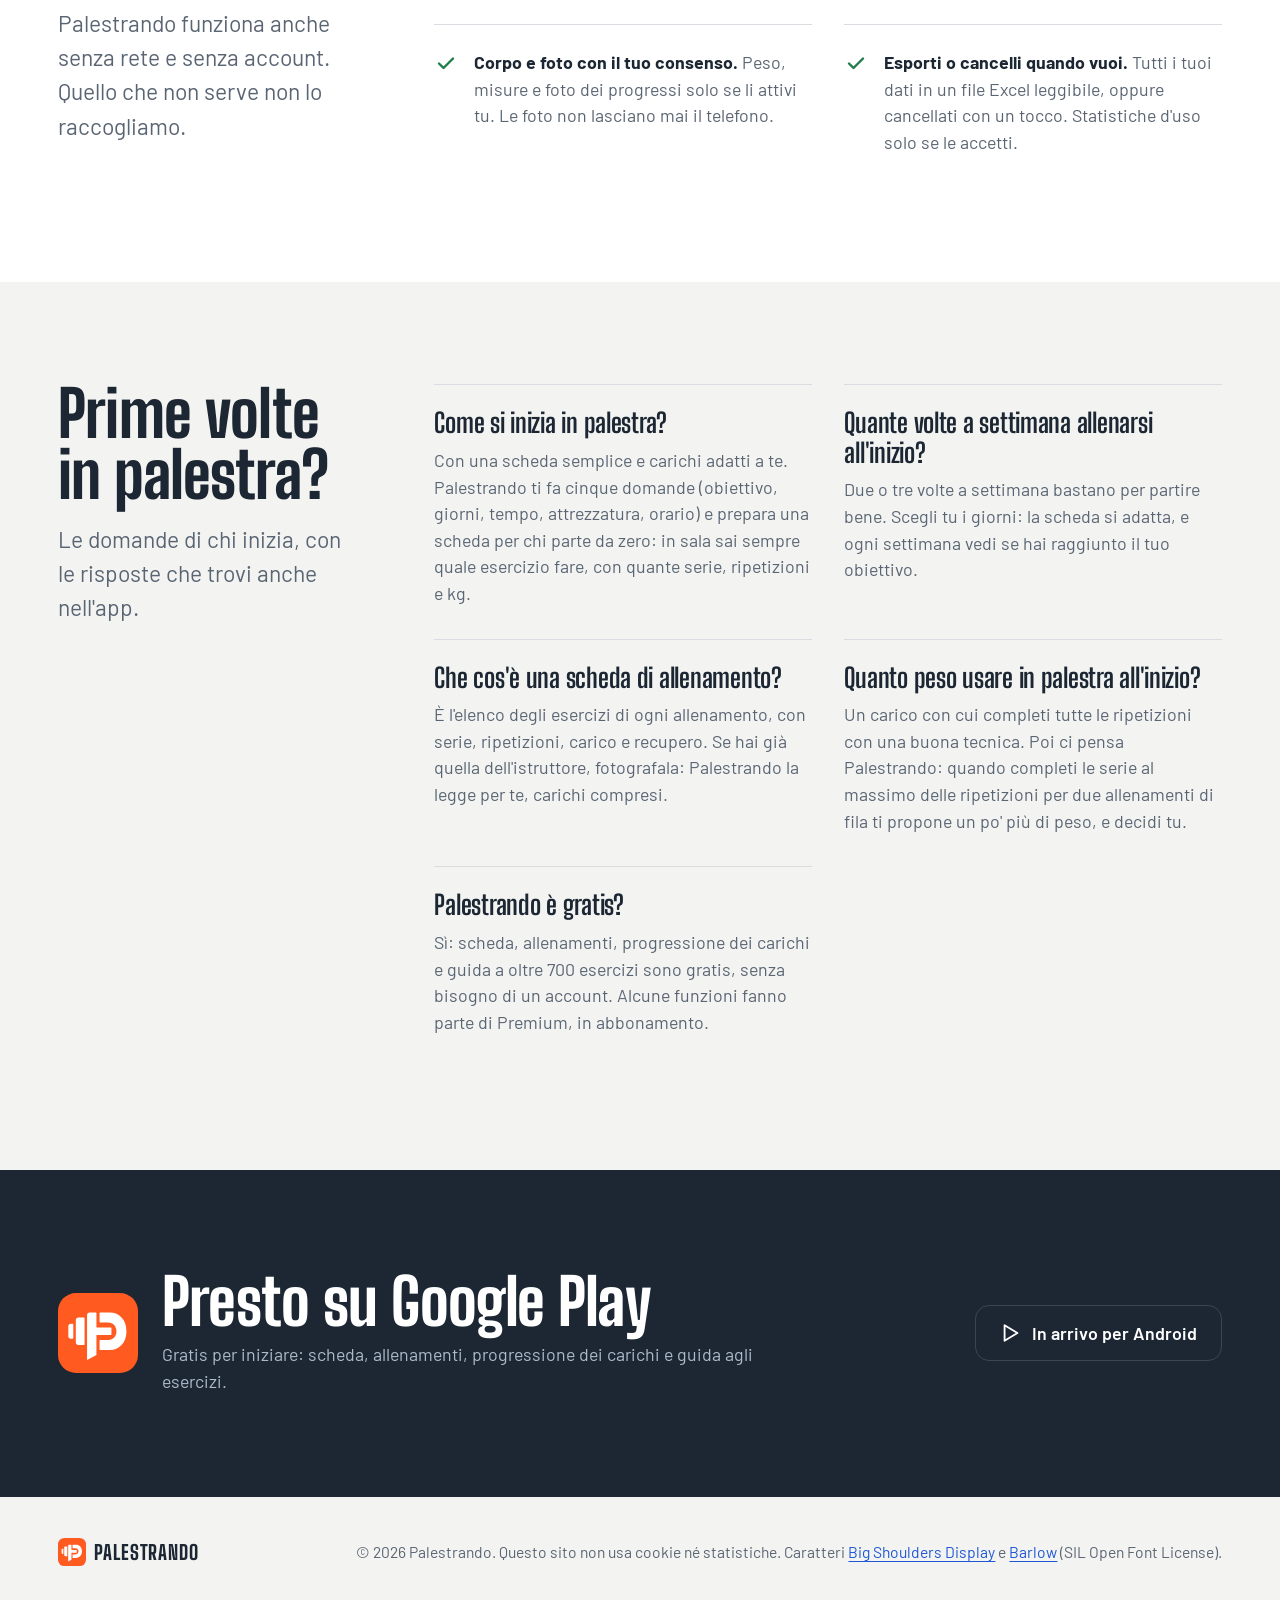
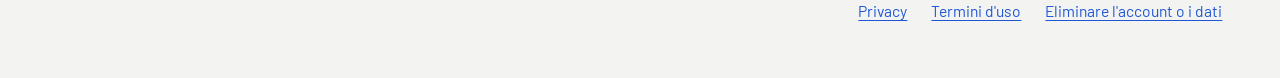
==== commit 9a4a8c4a: "Premium on sale: privacy, terms and home page updated Co-Authored-By: Claude Opus 5.5 <noreply@anthr" ====
--- a/index.html
+++ b/index.html
@@ -24,7 +24,7 @@
     <meta property="og:title" content="Palestrando · Sai sempre cosa fare in palestra" />
     <meta
       property="og:description"
-      content="La scheda pronta in un minuto, ogni serie già scritta e i pesi che salgono quando è il momento."
+      content="La scheda pronta in un minuto, ogni serie già scritta e quando aumentare il peso."
     />
     <meta property="og:image" content="https://palestrando.it/assets/og.png" />
     <meta property="og:image:width" content="1200" />
@@ -54,7 +54,7 @@
           {
             "@type": "MobileApplication",
             "name": "Palestrando",
-            "description": "L'app di allenamento per chi inizia in palestra: la scheda pronta in un minuto, serie, ripetizioni e carico di ogni esercizio, e i pesi che salgono quando è il momento.",
+            "description": "L'app di allenamento per chi inizia in palestra: la scheda pronta in un minuto, serie, ripetizioni e carico di ogni esercizio, e quando aumentare il peso.",
             "url": "https://palestrando.it/",
             "image": "https://palestrando.it/assets/og.png",
             "operatingSystem": "Android",
@@ -95,7 +95,7 @@
                 "name": "Quanto peso usare in palestra all'inizio?",
                 "acceptedAnswer": {
                   "@type": "Answer",
-                  "text": "Un carico con cui completi tutte le ripetizioni con una buona tecnica. Poi ci pensa Palestrando: quando fai tutte le serie al massimo delle ripetizioni, la volta dopo il peso sale; altrimenti si riprova."
+                  "text": "Un carico con cui completi tutte le ripetizioni con una buona tecnica. Poi ci pensa Palestrando: quando completi le serie al massimo delle ripetizioni per due allenamenti di fila ti propone un po' più di peso, e decidi tu."
                 }
               },
               {
@@ -103,7 +103,7 @@
                 "name": "Palestrando è gratis?",
                 "acceptedAnswer": {
                   "@type": "Answer",
-                  "text": "Sì: scheda, allenamenti, carichi che salgono da soli e guida a oltre 600 esercizi sono gratis, senza bisogno di un account. Alcune funzioni Premium sono in arrivo."
+                  "text": "Sì: scheda, allenamenti, progressione dei carichi e guida a oltre 700 esercizi sono gratis, senza bisogno di un account. Alcune funzioni fanno parte di Premium, in abbonamento."
                 }
               }
             ]
@@ -154,7 +154,7 @@
           </h1>
           <p class="lead">
             E vedi quanto stai migliorando. Palestrando ti prepara la scheda, ti dice serie,
-            ripetizioni e carico di ogni esercizio e alza i pesi quando è il momento.
+            ripetizioni e carico di ogni esercizio e ti propone più peso quando è il momento.
           </p>
           <div class="hero-actions">
             <a class="button" href="#come-funziona">Scopri come funziona</a>
@@ -167,7 +167,7 @@
           <div
             class="phone"
             role="img"
-            aria-label="La schermata dell'allenamento: Chest press, serie 3 di 4, 10 ripetizioni con 42,5 kg, il carico è salito di 2,5 kg, e il pulsante Serie fatta."
+            aria-label="La schermata dell'allenamento: Chest press, serie 3 di 4, 10 ripetizioni con 42,5 kg, il peso aumentato di 2,5 kg, e il pulsante Serie fatta."
           >
             <div class="screen" aria-hidden="true">
               <div class="screen-top">
@@ -201,7 +201,7 @@
                   <span class="times">×</span>
                   <span>42,5<small>kg</small></span>
                 </div>
-                <p class="why">Ultima volta tutte le serie: <strong>+2,5 kg</strong></p>
+                <p class="why">Ultima volta <strong>10 × 40 kg</strong></p>
               </div>
               <div class="strip"><b>0:48</b> Cronometro</div>
               <div class="screen-button">Serie fatta</div>
@@ -240,10 +240,10 @@
             </li>
             <li>
               <span class="step-number">3</span>
-              <h3>I carichi salgono da soli</h3>
-              <p class="muted">
-                Hai fatto tutte le serie al massimo delle ripetizioni? La volta dopo il peso sale.
-                Altrimenti si riprova. Ogni proposta ha il suo perché, scritto in una riga: alla progressione pensiamo noi.
+              <h3>Sai quando aumentare il peso</h3>
+              <p class="muted">
+                Completi le serie per due allenamenti di fila? Palestrando ti propone un po' più di peso.
+                Accetti con un tocco, o continui come prima: il peso non cambia mai senza il tuo ok.
               </p>
             </li>
           </ol>
@@ -271,7 +271,7 @@
               </p>
               <span class="premium-tag">
                 <svg width="16" height="16" viewBox="0 0 24 24" fill="none" stroke="currentColor" stroke-width="2" stroke-linejoin="round" aria-hidden="true"><path d="M6 3h12l4 6-10 12L2 9z"/><path d="M2 9h20"/></svg>
-                Premium, in arrivo
+                Premium
               </span>
             </article>
             <article>
@@ -285,14 +285,14 @@
               </p>
               <span class="premium-tag">
                 <svg width="16" height="16" viewBox="0 0 24 24" fill="none" stroke="currentColor" stroke-width="2" stroke-linejoin="round" aria-hidden="true"><path d="M6 3h12l4 6-10 12L2 9z"/><path d="M2 9h20"/></svg>
-                Premium, in arrivo
+                Premium
               </span>
             </article>
             <article>
               <div class="feature-icon">
                 <svg width="26" height="26" viewBox="0 0 24 24" fill="none" stroke="currentColor" stroke-width="2" stroke-linecap="round" aria-hidden="true"><path d="M6.5 6.5v11M17.5 6.5v11M3.5 9v6M20.5 9v6M6.5 12h11"/></svg>
               </div>
-              <h3>Oltre 600 esercizi</h3>
+              <h3>Oltre 700 esercizi</h3>
               <p class="muted">
                 Ognuno con l'immagine, i punti chiave e i muscoli che allena. Li cerchi per muscolo,
                 per nome o per difficoltà, anche a metà allenamento.
@@ -304,7 +304,7 @@
               </div>
               <h3>Progressi che si vedono</h3>
               <p class="muted">
-                Allenamenti della settimana, kg sollevati, record e quanto è salito ogni carico. Con
+                Allenamenti della settimana, kg sollevati, record e quanto sei più forte di quando hai iniziato. Con
                 numeri veri, mai con sensi di colpa.
               </p>
             </article>
@@ -319,7 +319,7 @@
               </p>
               <span class="premium-tag">
                 <svg width="16" height="16" viewBox="0 0 24 24" fill="none" stroke="currentColor" stroke-width="2" stroke-linejoin="round" aria-hidden="true"><path d="M6 3h12l4 6-10 12L2 9z"/><path d="M2 9h20"/></svg>
-                Premium, in arrivo
+                Premium
               </span>
             </article>
             <article>
@@ -460,15 +460,15 @@
               <h3>Quanto peso usare in palestra all'inizio?</h3>
               <p class="muted">
                 Un carico con cui completi tutte le ripetizioni con una buona tecnica. Poi ci pensa
-                Palestrando: quando fai tutte le serie al massimo delle ripetizioni, la volta dopo il
-                peso sale; altrimenti si riprova.
+                Palestrando: quando completi le serie al massimo delle ripetizioni per due
+                allenamenti di fila ti propone un po' più di peso, e decidi tu.
               </p>
             </article>
             <article>
               <h3>Palestrando è gratis?</h3>
               <p class="muted">
-                Sì: scheda, allenamenti, carichi che salgono da soli e guida a oltre 600 esercizi sono
-                gratis, senza bisogno di un account. Alcune funzioni Premium sono in arrivo.
+                Sì: scheda, allenamenti, progressione dei carichi e guida a oltre 700 esercizi sono
+                gratis, senza bisogno di un account. Alcune funzioni fanno parte di Premium, in abbonamento.
               </p>
             </article>
           </div>
@@ -482,7 +482,7 @@
             <div>
               <h2>Presto su Google Play</h2>
               <p class="muted">
-                Gratis per iniziare: scheda, allenamenti, carichi che salgono da soli e guida agli
+                Gratis per iniziare: scheda, allenamenti, progressione dei carichi e guida agli
                 esercizi.
               </p>
             </div>
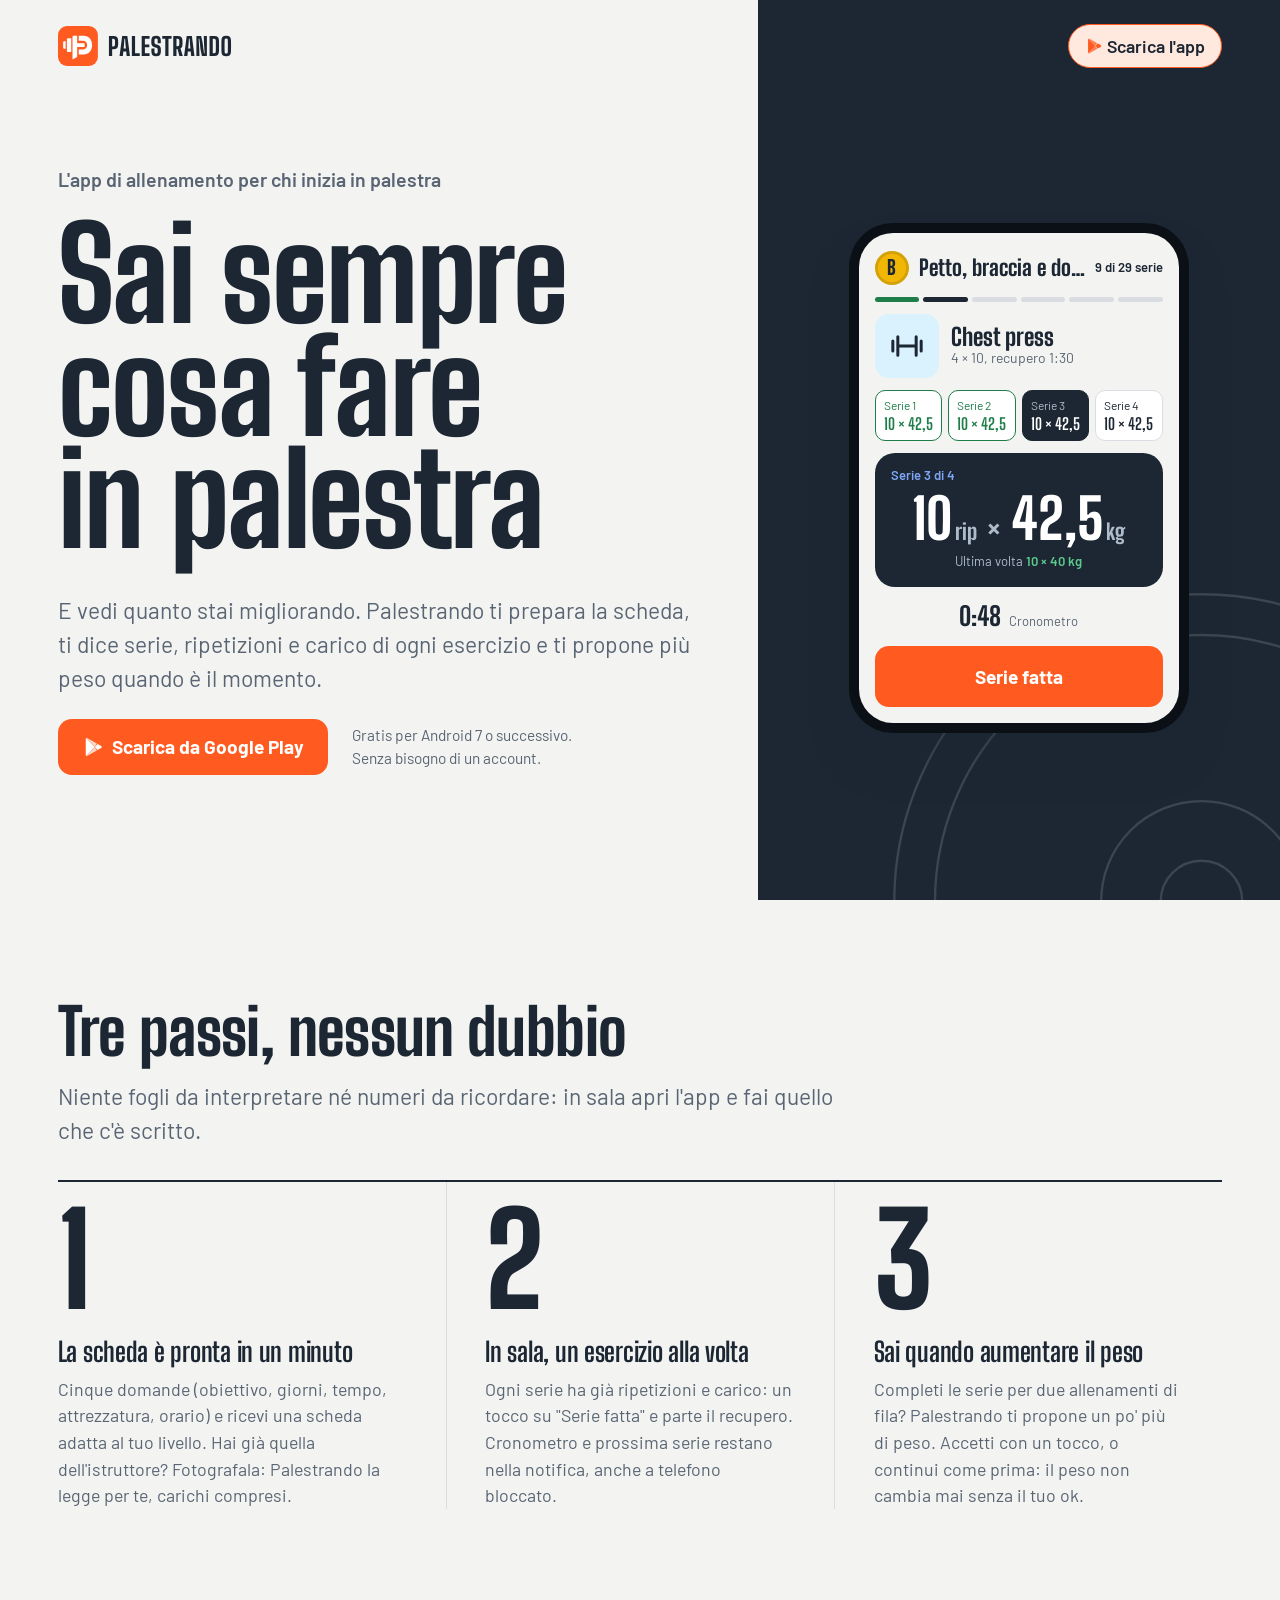
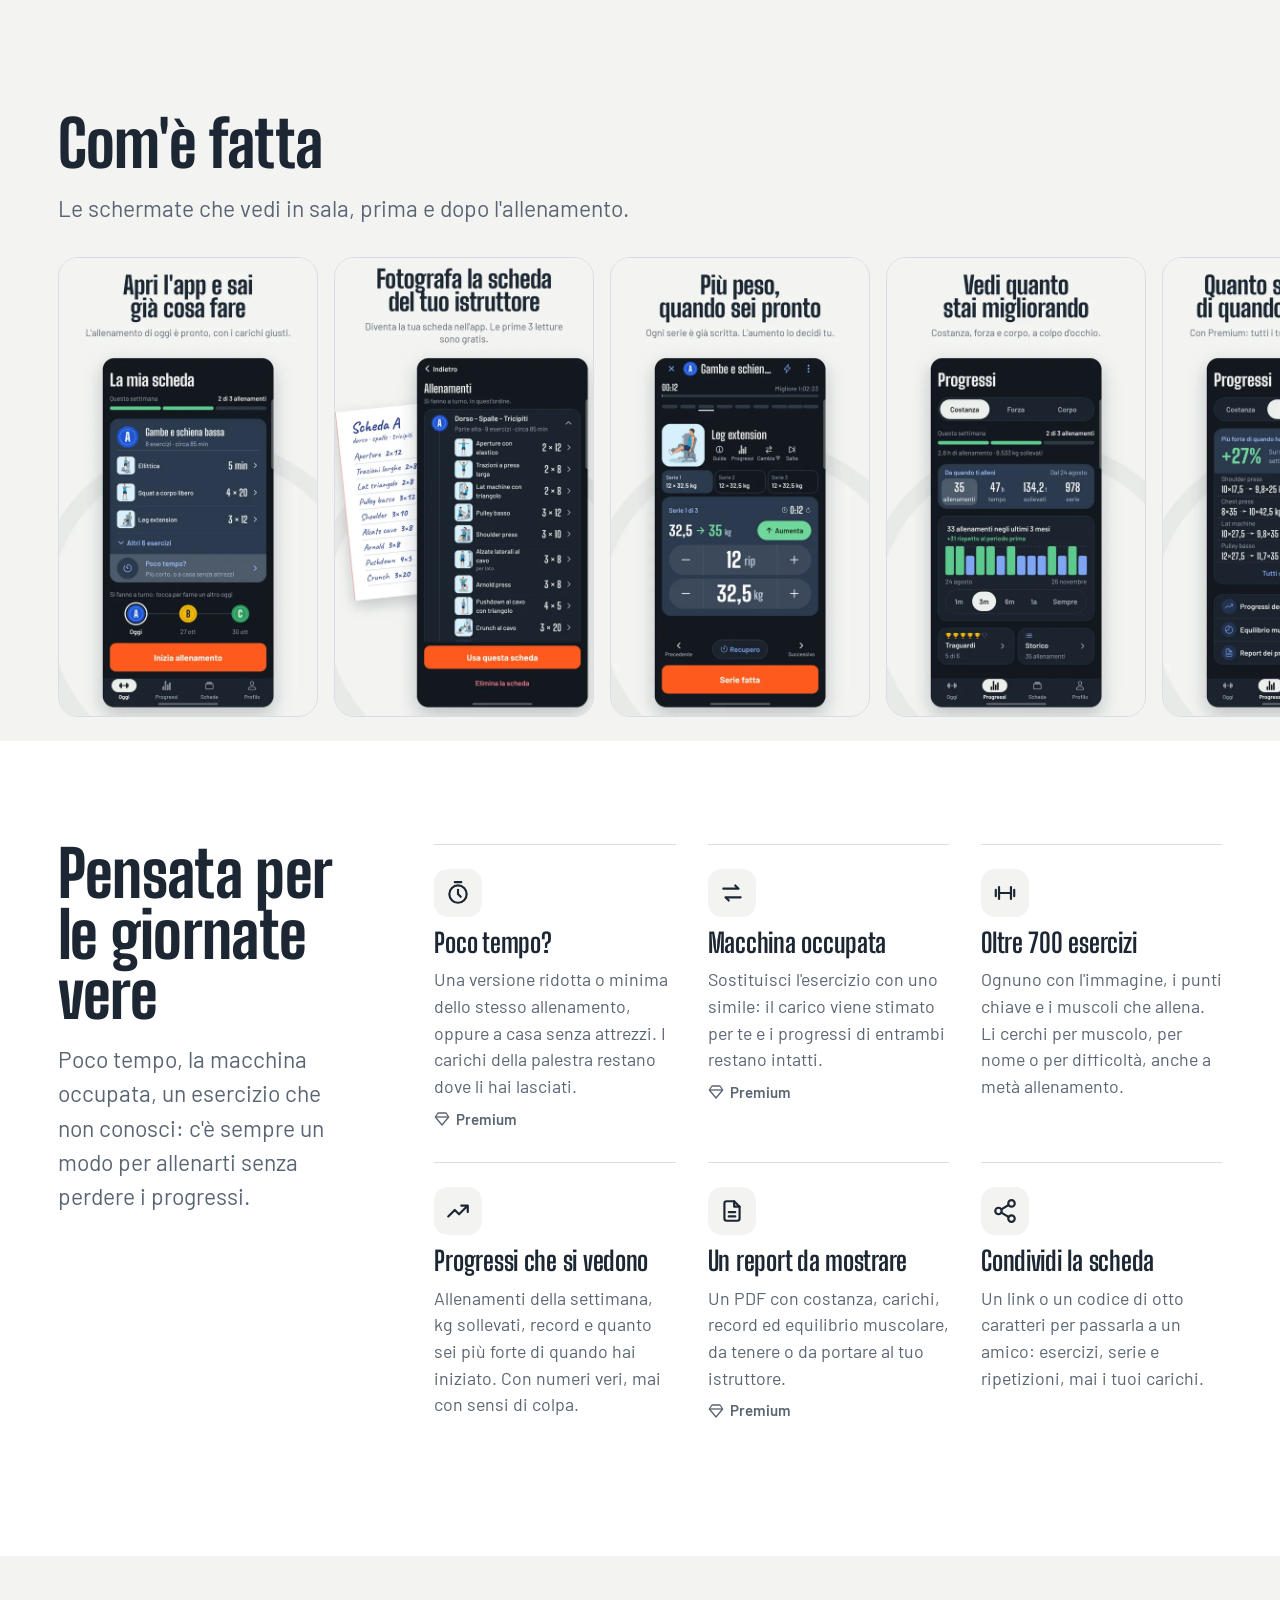
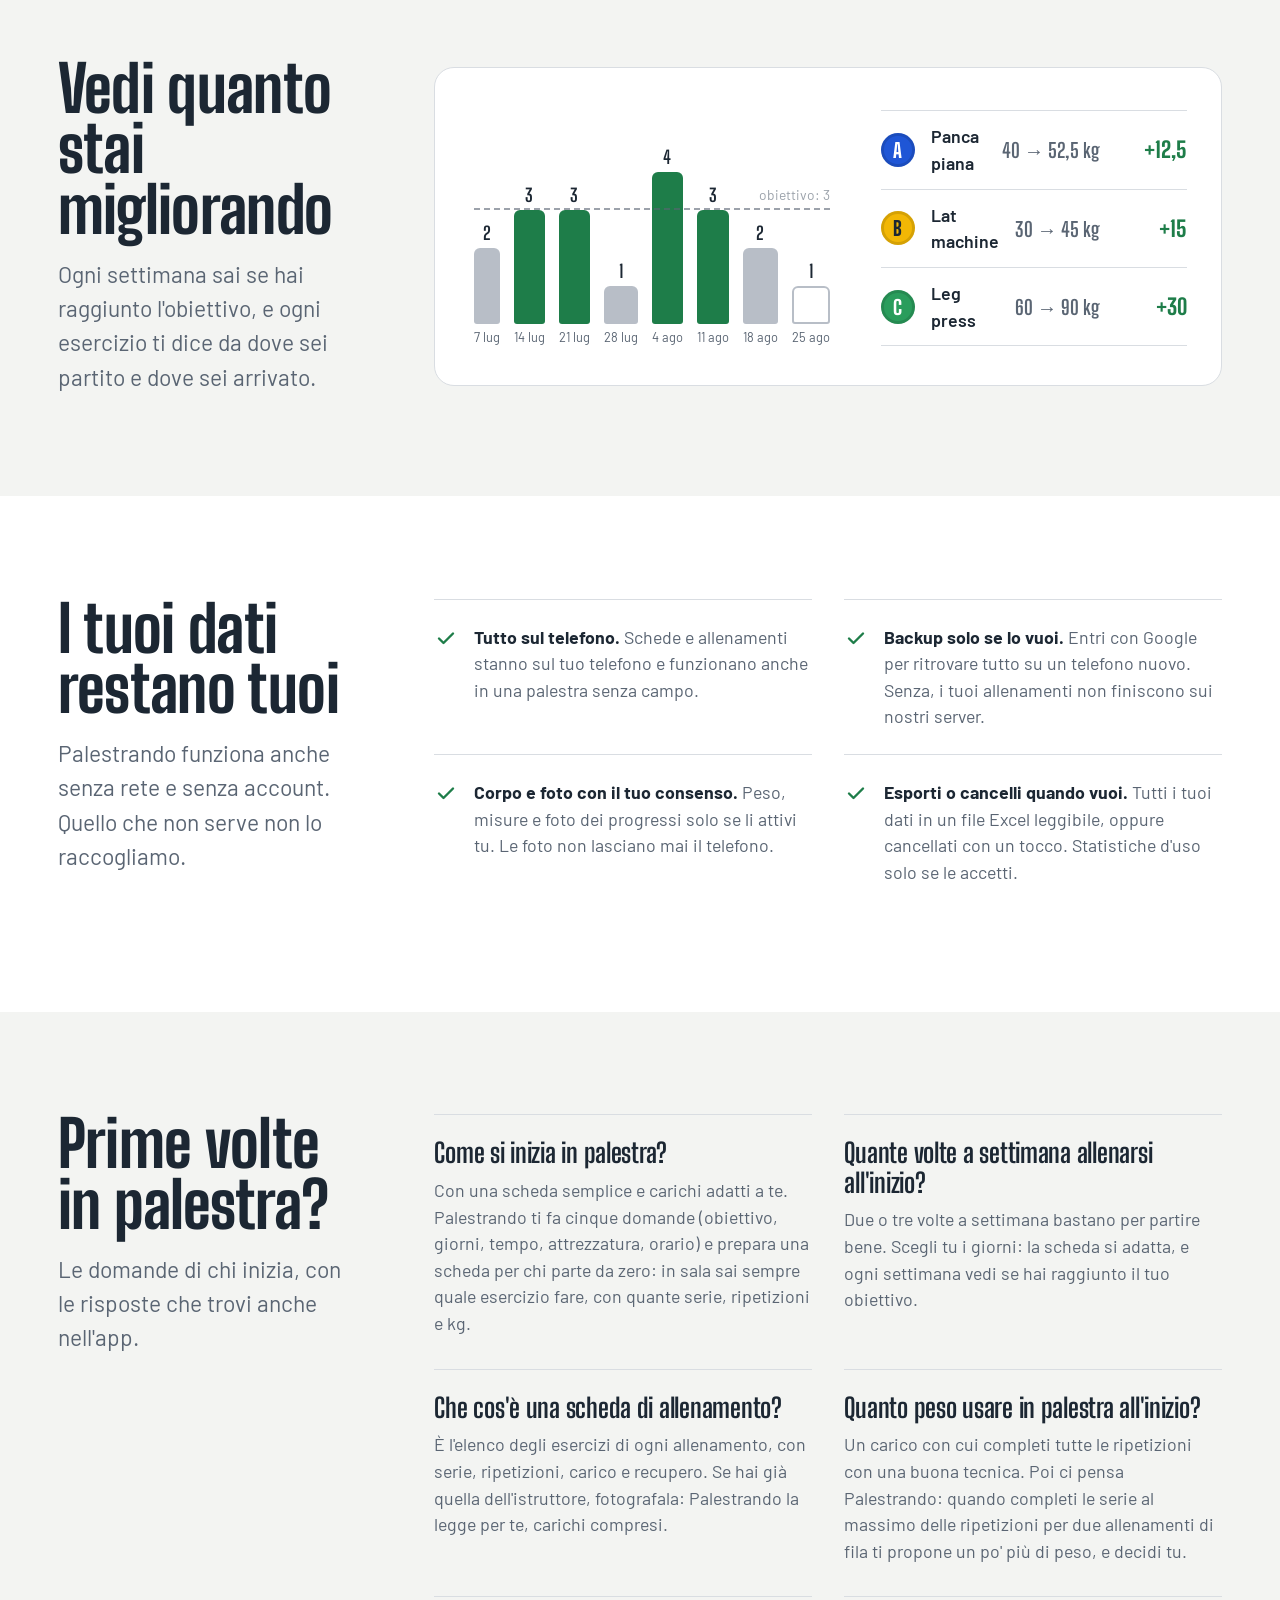
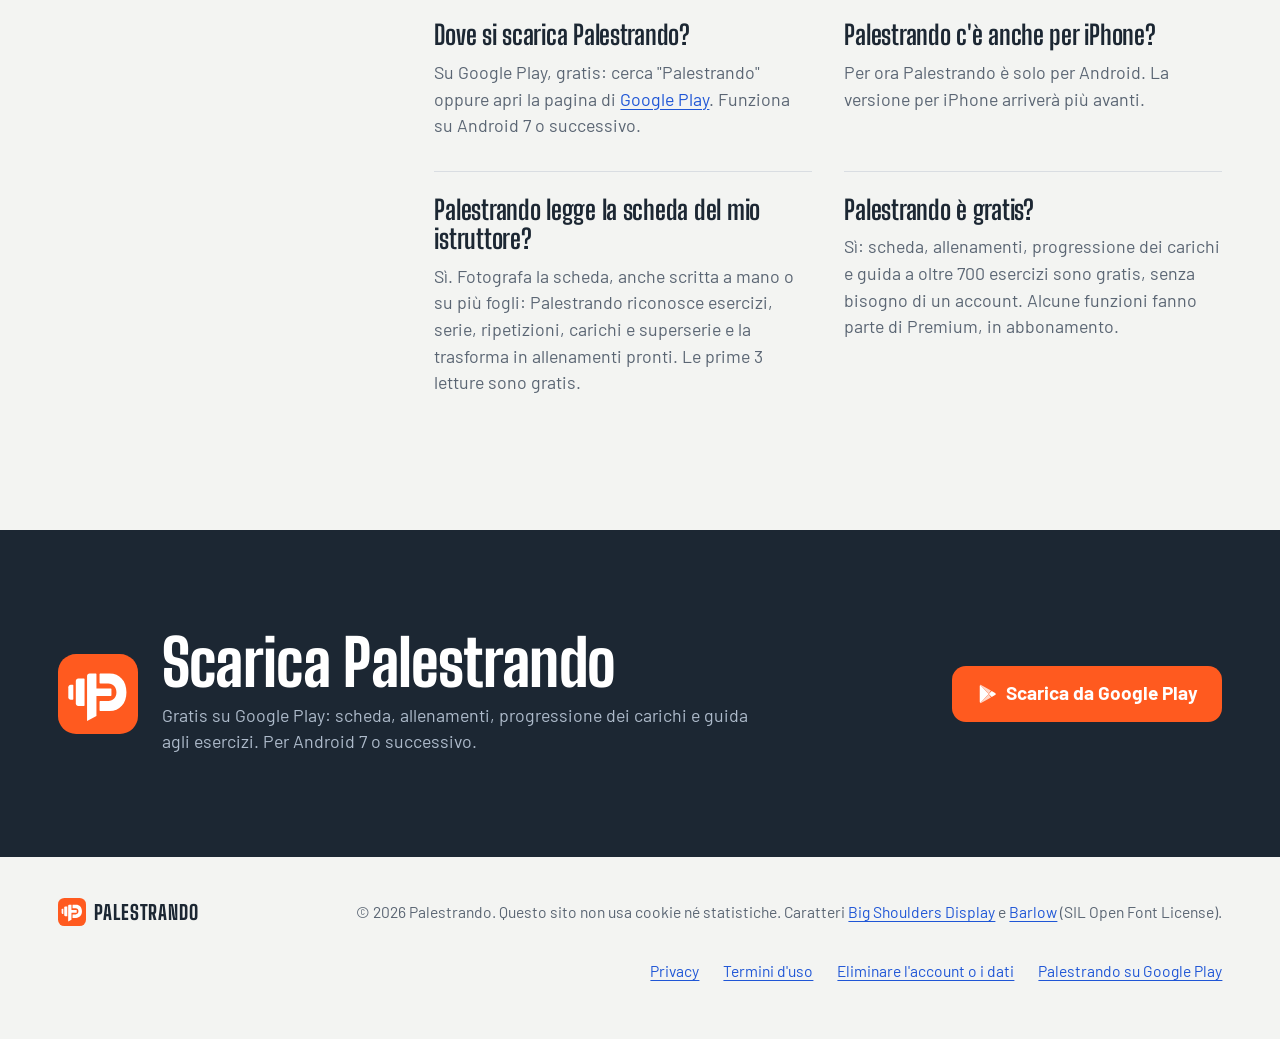
==== commit a59328f4: "Palestrando on Google Play: download links, screenshots, structured data and llms.txt Co-Authored-By" ====
--- a/index.html
+++ b/index.html
@@ -3,10 +3,10 @@
   <head>
     <meta charset="utf-8" />
     <meta name="viewport" content="width=device-width, initial-scale=1" />
-    <title>Palestrando · L'app per chi inizia in palestra</title>
+    <title>Palestrando · App gratis per chi inizia in palestra, su Android</title>
     <meta
       name="description"
-      content="Palestrando è l'app per chi inizia in palestra: scheda di allenamento pronta in un minuto, serie, ripetizioni e carichi già scritti. Gratis, senza account."
+      content="Palestrando è l'app per chi inizia in palestra: scheda di allenamento pronta in un minuto o letta dalla foto di quella dell'istruttore, serie, ripetizioni e carichi già scritti. Gratis su Google Play, senza account."
     />
     <meta name="robots" content="index, follow, max-image-preview:large" />
     <link rel="canonical" href="https://palestrando.it/" />
@@ -31,6 +31,8 @@
     <meta property="og:image:height" content="630" />
     <meta property="og:image:alt" content="Palestrando, l'app per chi inizia in palestra" />
     <meta name="twitter:card" content="summary_large_image" />
+    <meta name="google-play-app" content="app-id=it.retaggi.palestrando" />
+    <link rel="manifest" href="/manifest.webmanifest" />
     <script type="application/ld+json">
       {
         "@context": "https://schema.org",
@@ -42,14 +44,35 @@
             "name": "Palestrando",
             "alternateName": "palestrando.it",
             "inLanguage": "it-IT",
-            "publisher": { "@id": "https://palestrando.it/#organization" }
+            "publisher": {
+              "@id": "https://palestrando.it/#organization"
+            }
           },
           {
             "@type": "Organization",
             "@id": "https://palestrando.it/#organization",
             "name": "Palestrando",
             "url": "https://palestrando.it/",
-            "logo": "https://palestrando.it/assets/icons/palestrando-icona-512.png"
+            "logo": "https://palestrando.it/assets/icons/palestrando-icona-512.png",
+            "sameAs": [
+              "https://play.google.com/store/apps/details?id=it.retaggi.palestrando"
+            ],
+            "email": "supporto@palestrando.it"
+          },
+          {
+            "@type": "WebPage",
+            "@id": "https://palestrando.it/#webpage",
+            "url": "https://palestrando.it/",
+            "name": "Palestrando · App gratis per chi inizia in palestra, su Android",
+            "inLanguage": "it-IT",
+            "isPartOf": {
+              "@id": "https://palestrando.it/#website"
+            },
+            "about": {
+              "@id": "https://palestrando.it/#app"
+            },
+            "primaryImageOfPage": "https://palestrando.it/assets/og.png",
+            "dateModified": "2026-11-26"
           },
           {
             "@type": "MobileApplication",
@@ -57,11 +80,51 @@
             "description": "L'app di allenamento per chi inizia in palestra: la scheda pronta in un minuto, serie, ripetizioni e carico di ogni esercizio, e quando aumentare il peso.",
             "url": "https://palestrando.it/",
             "image": "https://palestrando.it/assets/og.png",
-            "operatingSystem": "Android",
+            "operatingSystem": "Android 7.0 o successivo",
             "applicationCategory": "HealthApplication",
             "inLanguage": "it-IT",
-            "publisher": { "@id": "https://palestrando.it/#organization" },
-            "offers": { "@type": "Offer", "price": "0", "priceCurrency": "EUR" }
+            "publisher": {
+              "@id": "https://palestrando.it/#organization"
+            },
+            "offers": [
+              {
+                "@type": "Offer",
+                "name": "Gratis",
+                "price": "0",
+                "priceCurrency": "EUR"
+              }
+            ],
+            "@id": "https://palestrando.it/#app",
+            "sameAs": [
+              "https://play.google.com/store/apps/details?id=it.retaggi.palestrando"
+            ],
+            "installUrl": "https://play.google.com/store/apps/details?id=it.retaggi.palestrando",
+            "downloadUrl": "https://play.google.com/store/apps/details?id=it.retaggi.palestrando",
+            "applicationSubCategory": "Allenamento in palestra",
+            "softwareVersion": "1.0.0",
+            "datePublished": "2026-11-26",
+            "countriesSupported": "IT",
+            "isAccessibleForFree": true,
+            "screenshot": [
+              "https://palestrando.it/assets/screens/oggi.webp",
+              "https://palestrando.it/assets/screens/foto-scheda.webp",
+              "https://palestrando.it/assets/screens/allenamento.webp",
+              "https://palestrando.it/assets/screens/progressi.webp",
+              "https://palestrando.it/assets/screens/forza.webp",
+              "https://palestrando.it/assets/screens/esercizi.webp"
+            ],
+            "featureList": [
+              "Scheda di allenamento generata in base a obiettivo, giorni, tempo e attrezzatura",
+              "Lettura della scheda dell'istruttore da foto",
+              "Serie, ripetizioni e carico di ogni esercizio",
+              "Proposta di aumentare il peso quando completi le serie",
+              "Guida a oltre 700 esercizi con immagini",
+              "Progressi, record e kg sollevati",
+              "Funziona senza account e senza connessione"
+            ],
+            "author": {
+              "@id": "https://palestrando.it/#organization"
+            }
           },
           {
             "@type": "FAQPage",
@@ -104,6 +167,30 @@
                 "acceptedAnswer": {
                   "@type": "Answer",
                   "text": "Sì: scheda, allenamenti, progressione dei carichi e guida a oltre 700 esercizi sono gratis, senza bisogno di un account. Alcune funzioni fanno parte di Premium, in abbonamento."
+                }
+              },
+              {
+                "@type": "Question",
+                "name": "Dove si scarica Palestrando?",
+                "acceptedAnswer": {
+                  "@type": "Answer",
+                  "text": "Su Google Play, gratis: cerca \"Palestrando\" oppure apri play.google.com/store/apps/details?id=it.retaggi.palestrando. Funziona su Android 7 o successivo."
+                }
+              },
+              {
+                "@type": "Question",
+                "name": "Palestrando c'è anche per iPhone?",
+                "acceptedAnswer": {
+                  "@type": "Answer",
+                  "text": "Per ora Palestrando è solo per Android. La versione per iPhone arriverà più avanti."
+                }
+              },
+              {
+                "@type": "Question",
+                "name": "Palestrando legge la scheda del mio istruttore?",
+                "acceptedAnswer": {
+                  "@type": "Answer",
+                  "text": "Sì. Fotografa la scheda, anche scritta a mano o su più fogli: Palestrando riconosce esercizi, serie, ripetizioni, carichi e superserie e la trasforma in allenamenti pronti. Le prime 3 letture sono gratis."
                 }
               }
             ]
@@ -139,9 +226,9 @@
           />
         </picture>
       </a>
-      <a class="pill-action" href="#come-funziona">
-        <svg width="18" height="18" viewBox="0 0 24 24" fill="none" stroke="currentColor" stroke-width="2" stroke-linecap="round" stroke-linejoin="round" aria-hidden="true"><path d="M8 6h13M8 12h13M8 18h13M3.5 6h.01M3.5 12h.01M3.5 18h.01"/></svg>
-        Come funziona
+      <a class="pill-action" href="https://play.google.com/store/apps/details?id=it.retaggi.palestrando&amp;referrer=utm_source%3Dpalestrando.it%26utm_medium%3Dsito%26utm_campaign%3Dheader">
+        <svg width="18" height="18" viewBox="0 0 24 24" fill="currentColor" aria-hidden="true"><path d="M4.6 2.3c-.3.3-.5.8-.5 1.4v16.6c0 .6.2 1.1.5 1.4l9.3-9.7z"/><path d="M17.1 15.3l-3.2-3.3 3.2-3.3 3.7 2.1c1 .6 1 1.8 0 2.4z"/><path d="M16.3 8.2L5.5 2.1c-.3-.2-.6-.2-.9-.1l9.3 9.7z" opacity=".75"/><path d="M13.9 12.3l-9.3 9.7c.3.1.6.1.9-.1l10.8-6.1z" opacity=".75"/></svg>
+        Scarica l'app
       </a>
     </header>
 
@@ -157,8 +244,11 @@
             ripetizioni e carico di ogni esercizio e ti propone più peso quando è il momento.
           </p>
           <div class="hero-actions">
-            <a class="button" href="#come-funziona">Scopri come funziona</a>
-            <p class="hero-note">Presto su Google Play.<br />Gratis, senza bisogno di un account.</p>
+            <a class="button" href="https://play.google.com/store/apps/details?id=it.retaggi.palestrando&amp;referrer=utm_source%3Dpalestrando.it%26utm_medium%3Dsito%26utm_campaign%3Dhero">
+              <svg width="22" height="22" viewBox="0 0 24 24" fill="currentColor" aria-hidden="true"><path d="M4.6 2.3c-.3.3-.5.8-.5 1.4v16.6c0 .6.2 1.1.5 1.4l9.3-9.7z"/><path d="M17.1 15.3l-3.2-3.3 3.2-3.3 3.7 2.1c1 .6 1 1.8 0 2.4z"/><path d="M16.3 8.2L5.5 2.1c-.3-.2-.6-.2-.9-.1l9.3 9.7z" opacity=".75"/><path d="M13.9 12.3l-9.3 9.7c.3.1.6.1.9-.1l10.8-6.1z" opacity=".75"/></svg>
+              Scarica da Google Play
+            </a>
+            <p class="hero-note">Gratis per Android 7 o successivo.<br />Senza bisogno di un account.</p>
           </div>
         </div>
 
@@ -248,6 +338,35 @@
             </li>
           </ol>
         </div>
+      </section>
+
+      <section class="screens-section" aria-labelledby="schermate">
+        <div class="wrap">
+          <div class="section-head">
+            <h2 id="schermate">Com'è fatta</h2>
+            <p class="lead">Le schermate che vedi in sala, prima e dopo l'allenamento.</p>
+          </div>
+        </div>
+        <ul class="screens">
+            <li>
+              <img src="/assets/screens/oggi.webp" width="540" height="960" loading="lazy" decoding="async" alt="La schermata Oggi: il prossimo allenamento con gli esercizi e il pulsante Inizia allenamento" />
+            </li>
+            <li>
+              <img src="/assets/screens/foto-scheda.webp" width="540" height="960" loading="lazy" decoding="async" alt="La scheda dell'istruttore fotografata e trasformata in allenamenti" />
+            </li>
+            <li>
+              <img src="/assets/screens/allenamento.webp" width="540" height="960" loading="lazy" decoding="async" alt="Un esercizio in allenamento con serie, ripetizioni, carico e la proposta di aumentare il peso" />
+            </li>
+            <li>
+              <img src="/assets/screens/progressi.webp" width="540" height="960" loading="lazy" decoding="async" alt="I progressi: allenamenti della settimana, ore, kg sollevati e serie degli ultimi tre mesi" />
+            </li>
+            <li>
+              <img src="/assets/screens/forza.webp" width="540" height="960" loading="lazy" decoding="async" alt="Quanto sei più forte di quando hai iniziato, esercizio per esercizio" />
+            </li>
+            <li>
+              <img src="/assets/screens/esercizi.webp" width="540" height="960" loading="lazy" decoding="async" alt="La guida agli esercizi divisi per muscolo, con immagine e difficoltà" />
+            </li>
+        </ul>
       </section>
 
       <section class="surface">
@@ -465,6 +584,24 @@
               </p>
             </article>
             <article>
+              <h3>Dove si scarica Palestrando?</h3>
+              <p class="muted">
+                Su Google Play, gratis: cerca "Palestrando" oppure apri la pagina di <a href="https://play.google.com/store/apps/details?id=it.retaggi.palestrando">Google Play</a>. Funziona su Android 7 o successivo.
+              </p>
+            </article>
+            <article>
+              <h3>Palestrando c'è anche per iPhone?</h3>
+              <p class="muted">
+                Per ora Palestrando è solo per Android. La versione per iPhone arriverà più avanti.
+              </p>
+            </article>
+            <article>
+              <h3>Palestrando legge la scheda del mio istruttore?</h3>
+              <p class="muted">
+                Sì. Fotografa la scheda, anche scritta a mano o su più fogli: Palestrando riconosce esercizi, serie, ripetizioni, carichi e superserie e la trasforma in allenamenti pronti. Le prime 3 letture sono gratis.
+              </p>
+            </article>
+            <article>
               <h3>Palestrando è gratis?</h3>
               <p class="muted">
                 Sì: scheda, allenamenti, progressione dei carichi e guida a oltre 700 esercizi sono
@@ -480,17 +617,17 @@
           <div class="band-brand">
             <img src="/assets/logo/palestrando-icona.svg" alt="" width="64" height="64" />
             <div>
-              <h2>Presto su Google Play</h2>
-              <p class="muted">
-                Gratis per iniziare: scheda, allenamenti, progressione dei carichi e guida agli
-                esercizi.
+              <h2>Scarica Palestrando</h2>
+              <p class="muted">
+                Gratis su Google Play: scheda, allenamenti, progressione dei carichi e guida agli
+                esercizi. Per Android 7 o successivo.
               </p>
             </div>
           </div>
-          <span class="store">
-            <svg width="22" height="22" viewBox="0 0 24 24" fill="none" stroke="currentColor" stroke-width="2" stroke-linecap="round" stroke-linejoin="round" aria-hidden="true"><path d="M5 3.5v17l14-8.5z"/></svg>
-            In arrivo per Android
-          </span>
+          <a class="button" href="https://play.google.com/store/apps/details?id=it.retaggi.palestrando&amp;referrer=utm_source%3Dpalestrando.it%26utm_medium%3Dsito%26utm_campaign%3Dfondo">
+            <svg width="22" height="22" viewBox="0 0 24 24" fill="currentColor" aria-hidden="true"><path d="M4.6 2.3c-.3.3-.5.8-.5 1.4v16.6c0 .6.2 1.1.5 1.4l9.3-9.7z"/><path d="M17.1 15.3l-3.2-3.3 3.2-3.3 3.7 2.1c1 .6 1 1.8 0 2.4z"/><path d="M16.3 8.2L5.5 2.1c-.3-.2-.6-.2-.9-.1l9.3 9.7z" opacity=".75"/><path d="M13.9 12.3l-9.3 9.7c.3.1.6.1.9-.1l10.8-6.1z" opacity=".75"/></svg>
+            Scarica da Google Play
+          </a>
         </div>
       </section>
     </main>
@@ -510,6 +647,7 @@
           <a href="/privacy/">Privacy</a>
           <a href="/termini/">Termini d'uso</a>
           <a href="/elimina-account/">Eliminare l'account o i dati</a>
+          <a href="https://play.google.com/store/apps/details?id=it.retaggi.palestrando">Palestrando su Google Play</a>
         </nav>
       </div>
     </footer>
--- a/assets/site.css
+++ b/assets/site.css
@@ -1119,3 +1119,44 @@
   border-top: 1px solid var(--border);
   font-size: 15px;
 }
+
+/* --- Screenshots: the store images in a strip that scrolls sideways on phones ------------- */
+
+.screens-section {
+  padding-bottom: 0;
+}
+.screens {
+  display: flex;
+  gap: var(--md);
+  margin: var(--lg) 0 0;
+  padding: 0 var(--gutter) var(--lg);
+  list-style: none;
+  overflow-x: auto;
+  scroll-snap-type: x mandatory;
+  scroll-padding: 0 var(--gutter);
+  overscroll-behavior-x: contain;
+}
+.screens li {
+  flex: 0 0 auto;
+  width: clamp(200px, 58vw, 260px);
+  scroll-snap-align: start;
+}
+.screens img {
+  display: block;
+  width: 100%;
+  height: auto;
+  border-radius: var(--radius-lg);
+  border: 1px solid var(--border);
+}
+@media (min-width: 1400px) {
+  .screens {
+    overflow-x: visible;
+  }
+  .screens li {
+    flex: 1 1 0;
+    width: auto;
+  }
+}
+.band .button {
+  justify-self: start;
+}
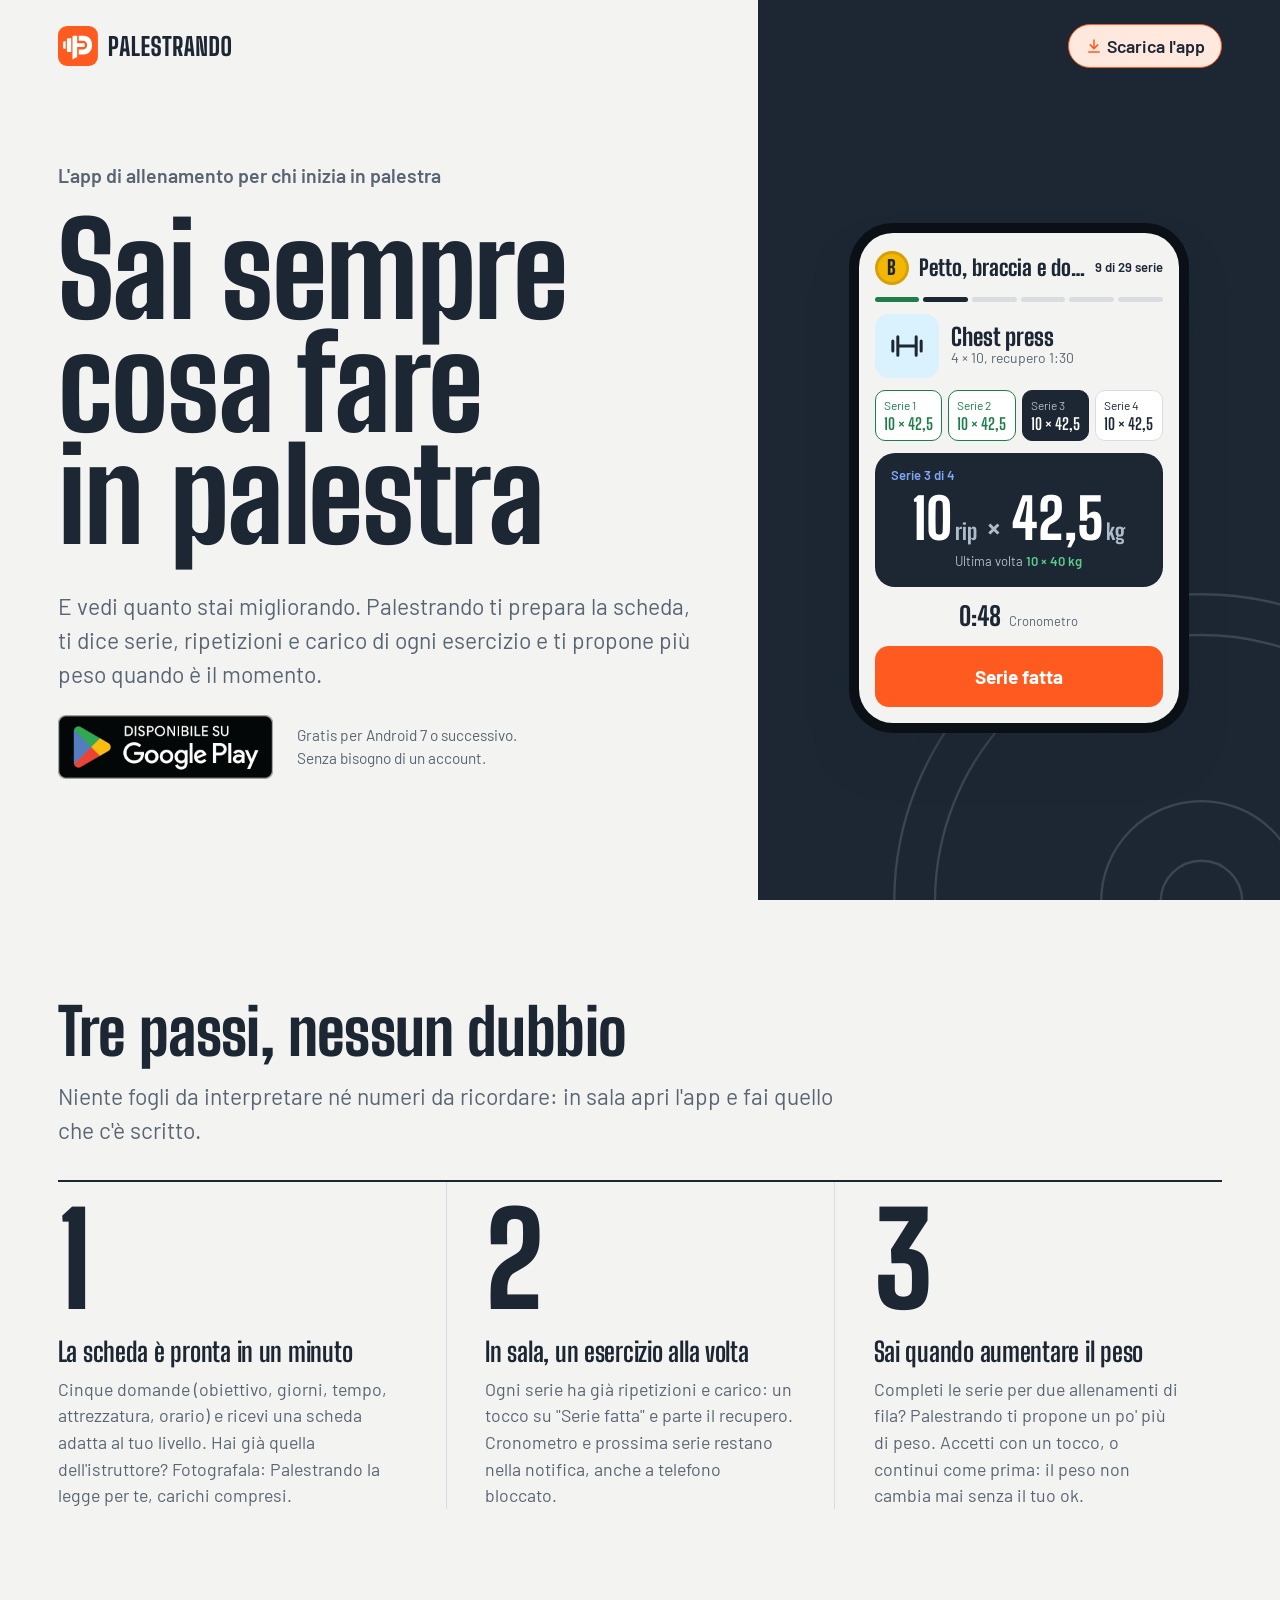
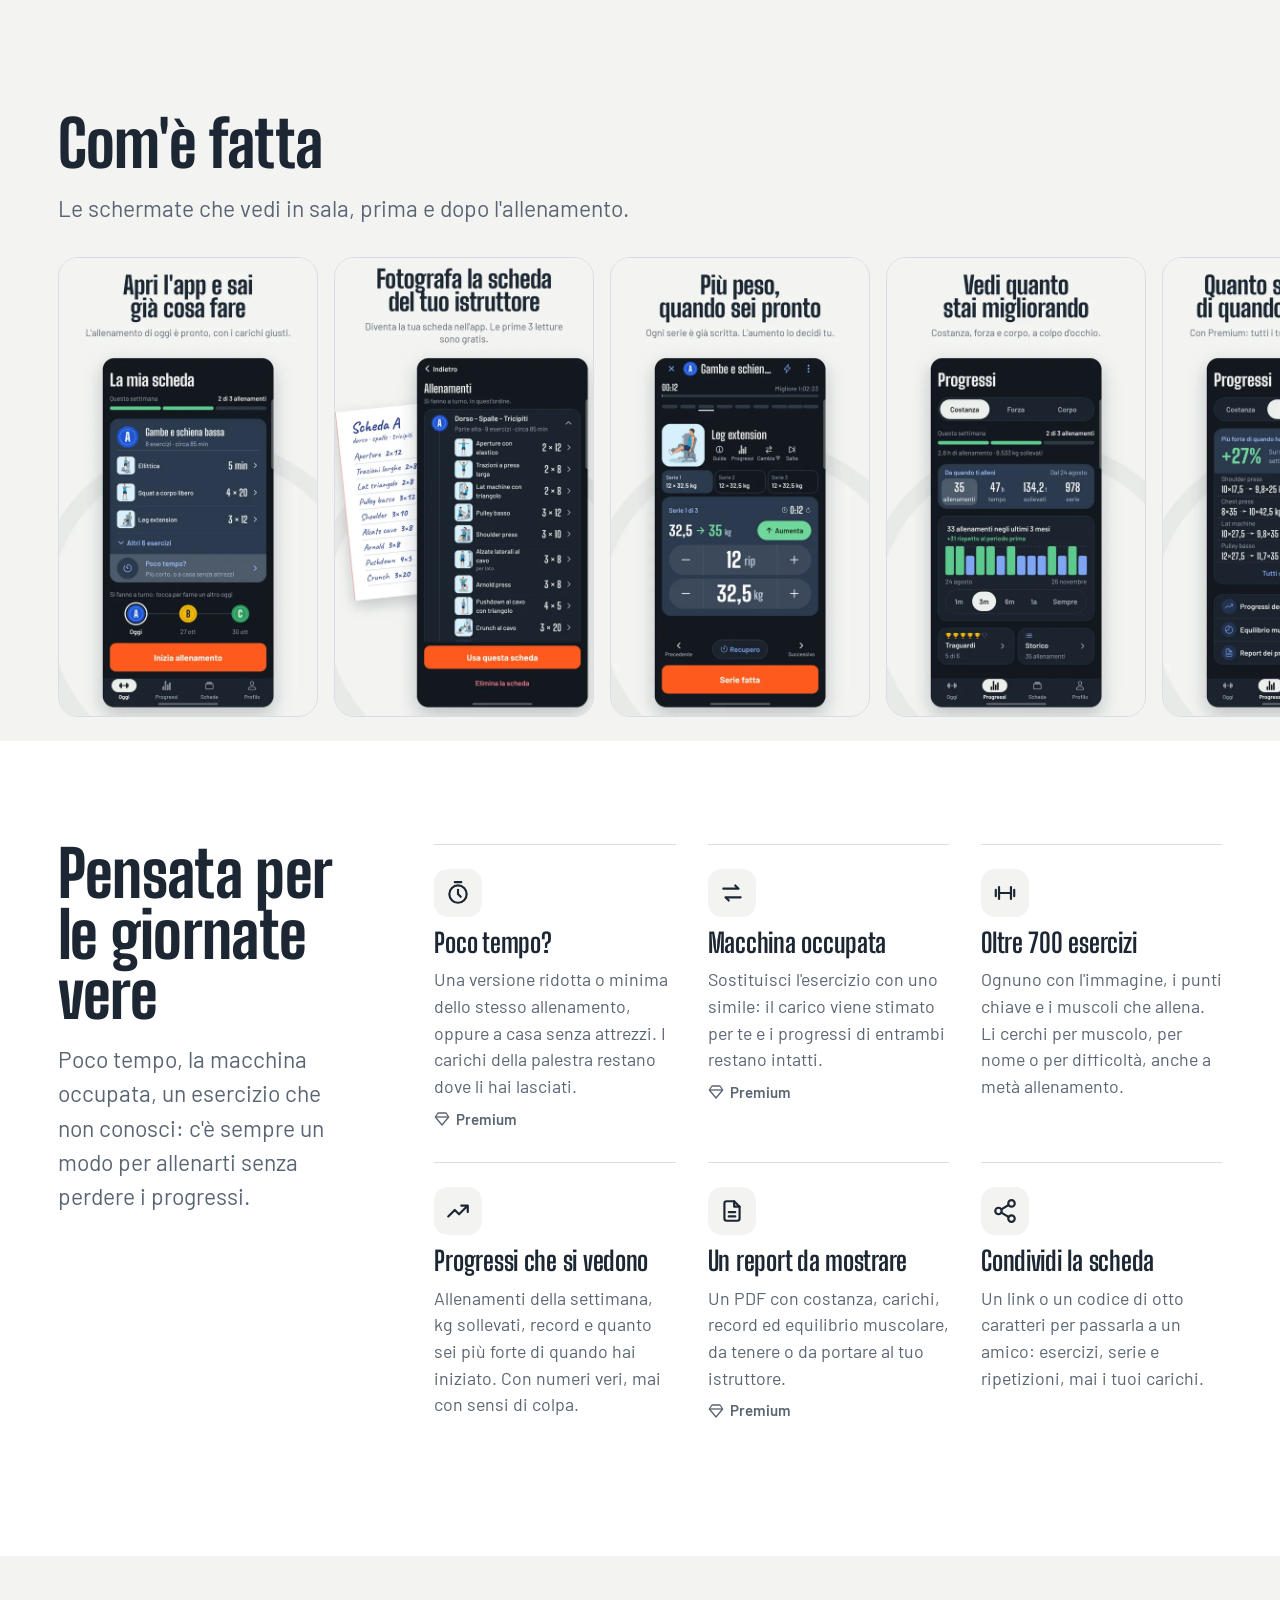
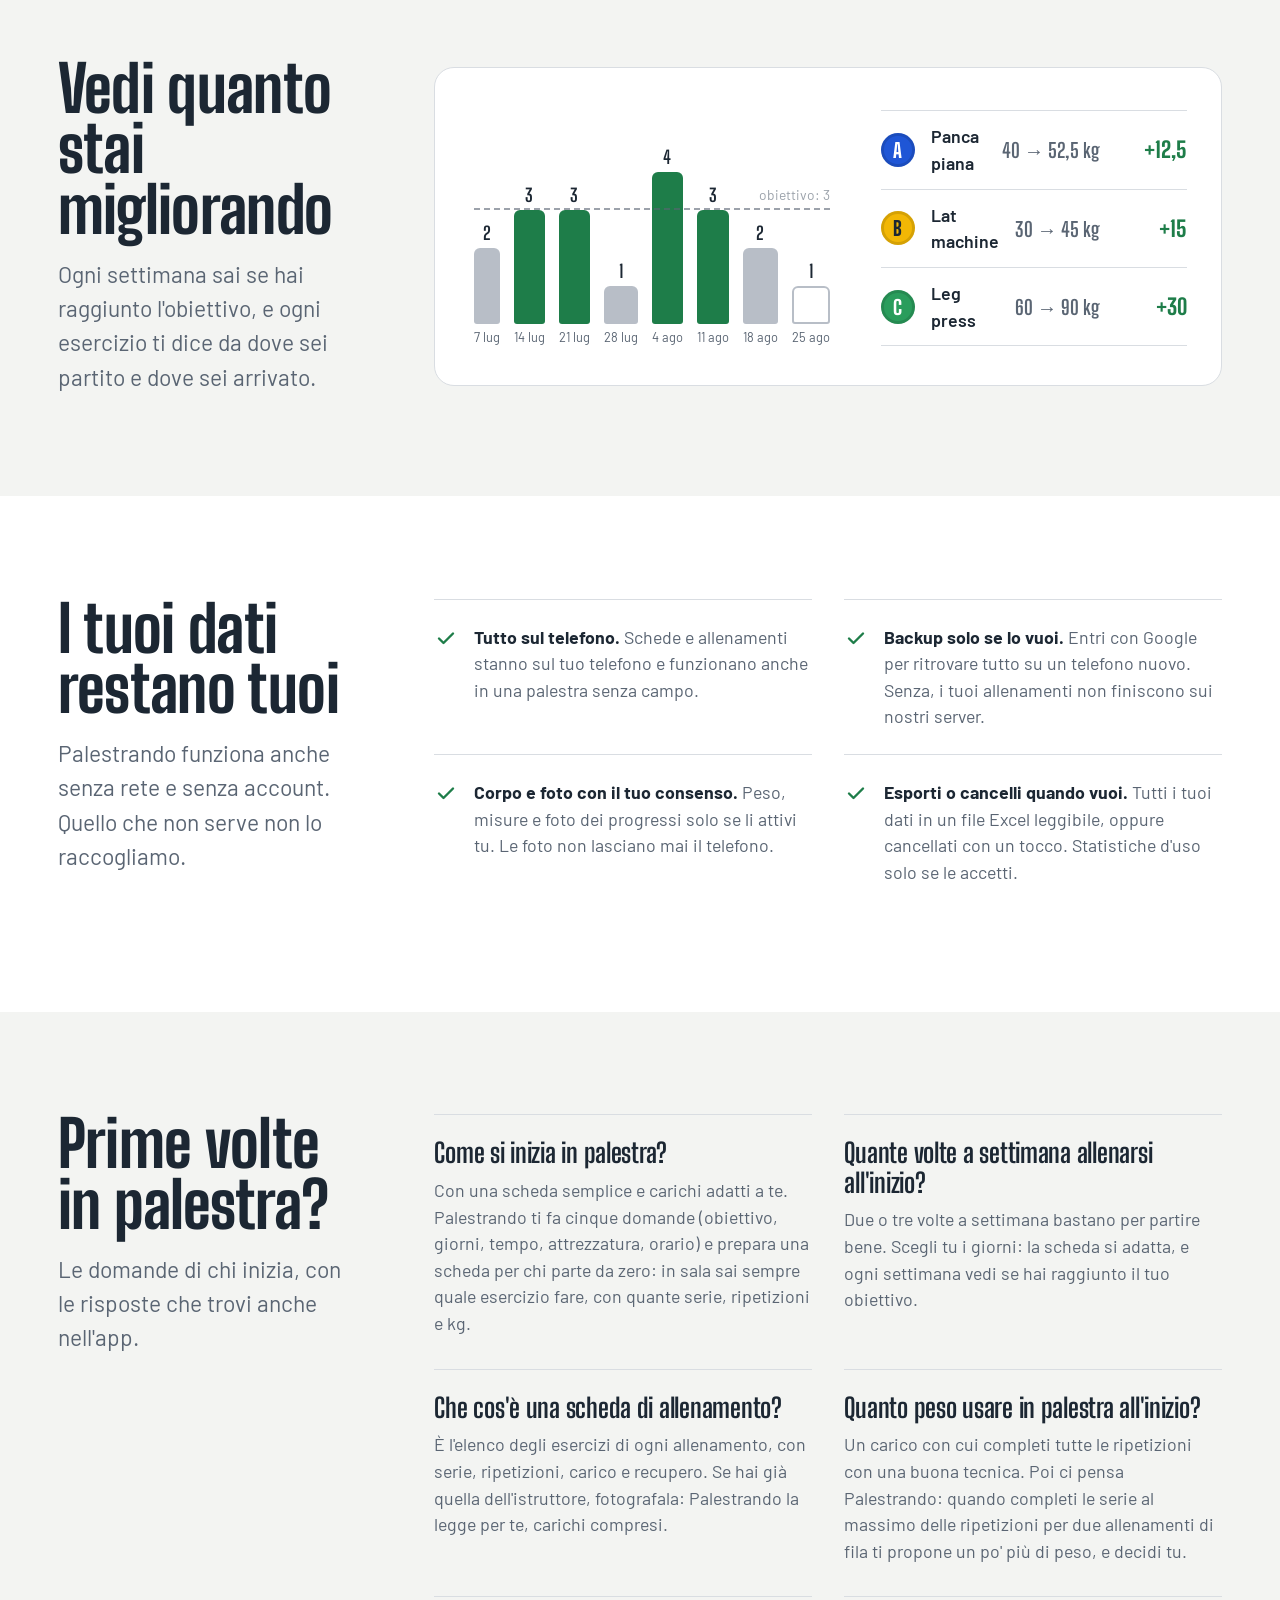
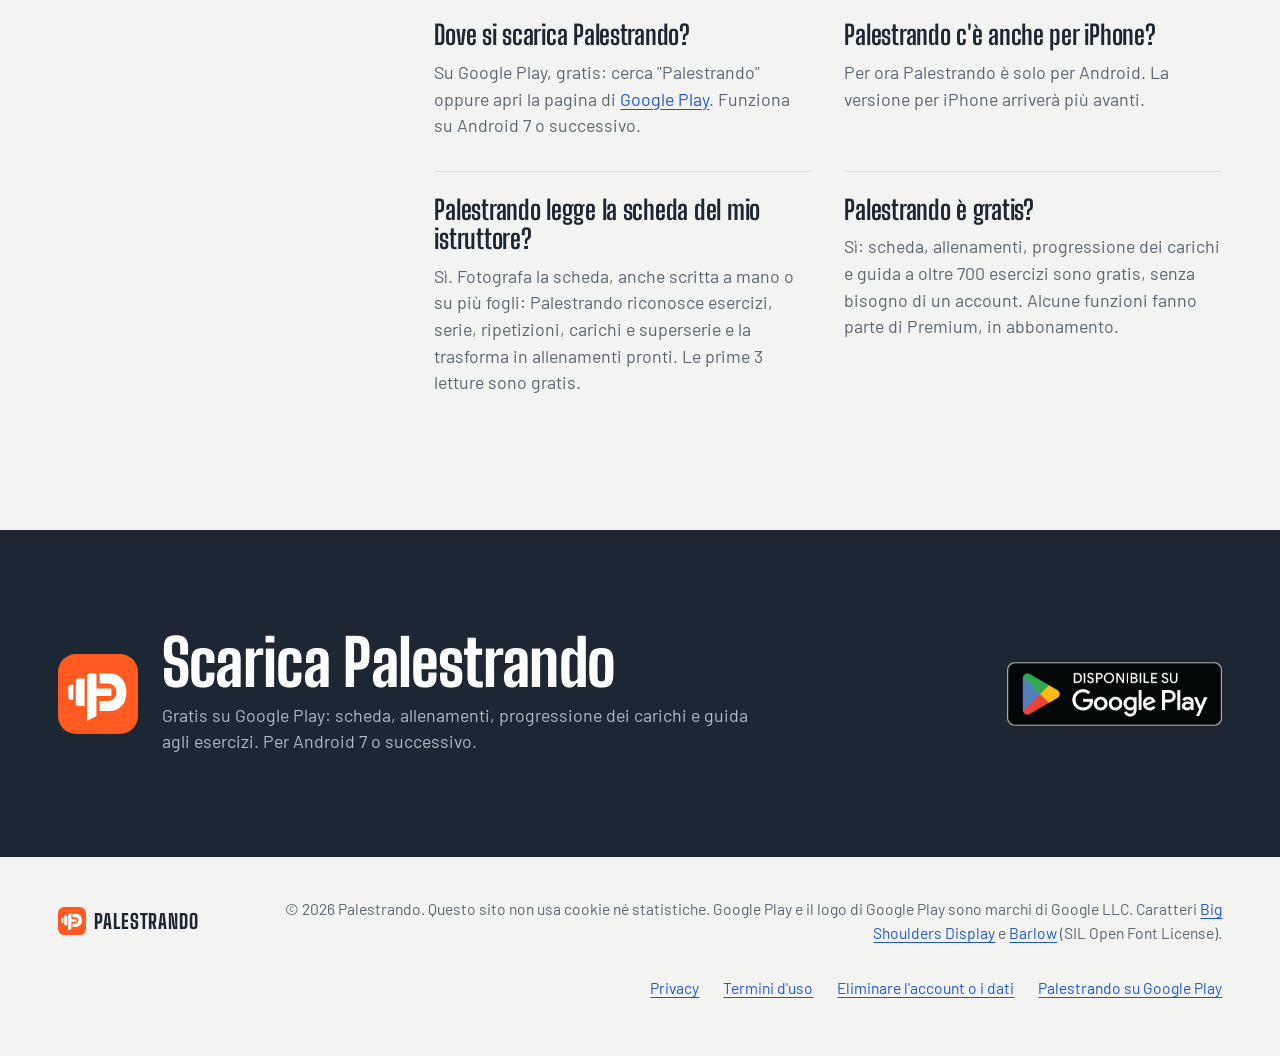
==== commit 5090e9ac: "Official Google Play badge and trademark notice Co-Authored-By: Claude Opus 5.5 <noreply@anthropic.c" ====
--- a/index.html
+++ b/index.html
@@ -227,7 +227,7 @@
         </picture>
       </a>
       <a class="pill-action" href="https://play.google.com/store/apps/details?id=it.retaggi.palestrando&amp;referrer=utm_source%3Dpalestrando.it%26utm_medium%3Dsito%26utm_campaign%3Dheader">
-        <svg width="18" height="18" viewBox="0 0 24 24" fill="currentColor" aria-hidden="true"><path d="M4.6 2.3c-.3.3-.5.8-.5 1.4v16.6c0 .6.2 1.1.5 1.4l9.3-9.7z"/><path d="M17.1 15.3l-3.2-3.3 3.2-3.3 3.7 2.1c1 .6 1 1.8 0 2.4z"/><path d="M16.3 8.2L5.5 2.1c-.3-.2-.6-.2-.9-.1l9.3 9.7z" opacity=".75"/><path d="M13.9 12.3l-9.3 9.7c.3.1.6.1.9-.1l10.8-6.1z" opacity=".75"/></svg>
+        <svg width="18" height="18" viewBox="0 0 24 24" fill="none" stroke="currentColor" stroke-width="2" stroke-linecap="round" stroke-linejoin="round" aria-hidden="true"><path d="M12 4v11M7 10.5l5 5 5-5M5 20h14"/></svg>
         Scarica l'app
       </a>
     </header>
@@ -244,10 +244,7 @@
             ripetizioni e carico di ogni esercizio e ti propone più peso quando è il momento.
           </p>
           <div class="hero-actions">
-            <a class="button" href="https://play.google.com/store/apps/details?id=it.retaggi.palestrando&amp;referrer=utm_source%3Dpalestrando.it%26utm_medium%3Dsito%26utm_campaign%3Dhero">
-              <svg width="22" height="22" viewBox="0 0 24 24" fill="currentColor" aria-hidden="true"><path d="M4.6 2.3c-.3.3-.5.8-.5 1.4v16.6c0 .6.2 1.1.5 1.4l9.3-9.7z"/><path d="M17.1 15.3l-3.2-3.3 3.2-3.3 3.7 2.1c1 .6 1 1.8 0 2.4z"/><path d="M16.3 8.2L5.5 2.1c-.3-.2-.6-.2-.9-.1l9.3 9.7z" opacity=".75"/><path d="M13.9 12.3l-9.3 9.7c.3.1.6.1.9-.1l10.8-6.1z" opacity=".75"/></svg>
-              Scarica da Google Play
-            </a>
+            <a class="play-badge" href="https://play.google.com/store/apps/details?id=it.retaggi.palestrando&amp;referrer=utm_source%3Dpalestrando.it%26utm_medium%3Dsito%26utm_campaign%3Dhero"><img src="/assets/badges/google-play-it.png" width="646" height="192" alt="Disponibile su Google Play" /></a>
             <p class="hero-note">Gratis per Android 7 o successivo.<br />Senza bisogno di un account.</p>
           </div>
         </div>
@@ -624,10 +621,7 @@
               </p>
             </div>
           </div>
-          <a class="button" href="https://play.google.com/store/apps/details?id=it.retaggi.palestrando&amp;referrer=utm_source%3Dpalestrando.it%26utm_medium%3Dsito%26utm_campaign%3Dfondo">
-            <svg width="22" height="22" viewBox="0 0 24 24" fill="currentColor" aria-hidden="true"><path d="M4.6 2.3c-.3.3-.5.8-.5 1.4v16.6c0 .6.2 1.1.5 1.4l9.3-9.7z"/><path d="M17.1 15.3l-3.2-3.3 3.2-3.3 3.7 2.1c1 .6 1 1.8 0 2.4z"/><path d="M16.3 8.2L5.5 2.1c-.3-.2-.6-.2-.9-.1l9.3 9.7z" opacity=".75"/><path d="M13.9 12.3l-9.3 9.7c.3.1.6.1.9-.1l10.8-6.1z" opacity=".75"/></svg>
-            Scarica da Google Play
-          </a>
+          <a class="play-badge" href="https://play.google.com/store/apps/details?id=it.retaggi.palestrando&amp;referrer=utm_source%3Dpalestrando.it%26utm_medium%3Dsito%26utm_campaign%3Dfondo"><img src="/assets/badges/google-play-it.png" width="646" height="192" alt="Disponibile su Google Play" /></a>
         </div>
       </section>
     </main>
@@ -639,7 +633,7 @@
           PALESTRANDO
         </div>
         <p>
-          © 2026 Palestrando. Questo sito non usa cookie né statistiche. Caratteri
+          © 2026 Palestrando. Questo sito non usa cookie né statistiche. Google Play e il logo di Google Play sono marchi di Google LLC. Caratteri
           <a href="/assets/fonts/OFL-big-shoulders-display.txt">Big Shoulders Display</a> e
           <a href="/assets/fonts/OFL-barlow.txt">Barlow</a> (SIL Open Font License).
         </p>
--- a/assets/site.css
+++ b/assets/site.css
@@ -1160,3 +1160,20 @@
 .band .button {
   justify-self: start;
 }
+
+/* The official Google Play badge, never redrawn: only scaled, with its own black frame. */
+.play-badge {
+  display: inline-block;
+  line-height: 0;
+  border-radius: 10px;
+}
+.play-badge img {
+  width: auto;
+  height: 64px;
+}
+.band .play-badge {
+  justify-self: start;
+}
+.narrow .play-badge {
+  justify-self: start;
+}
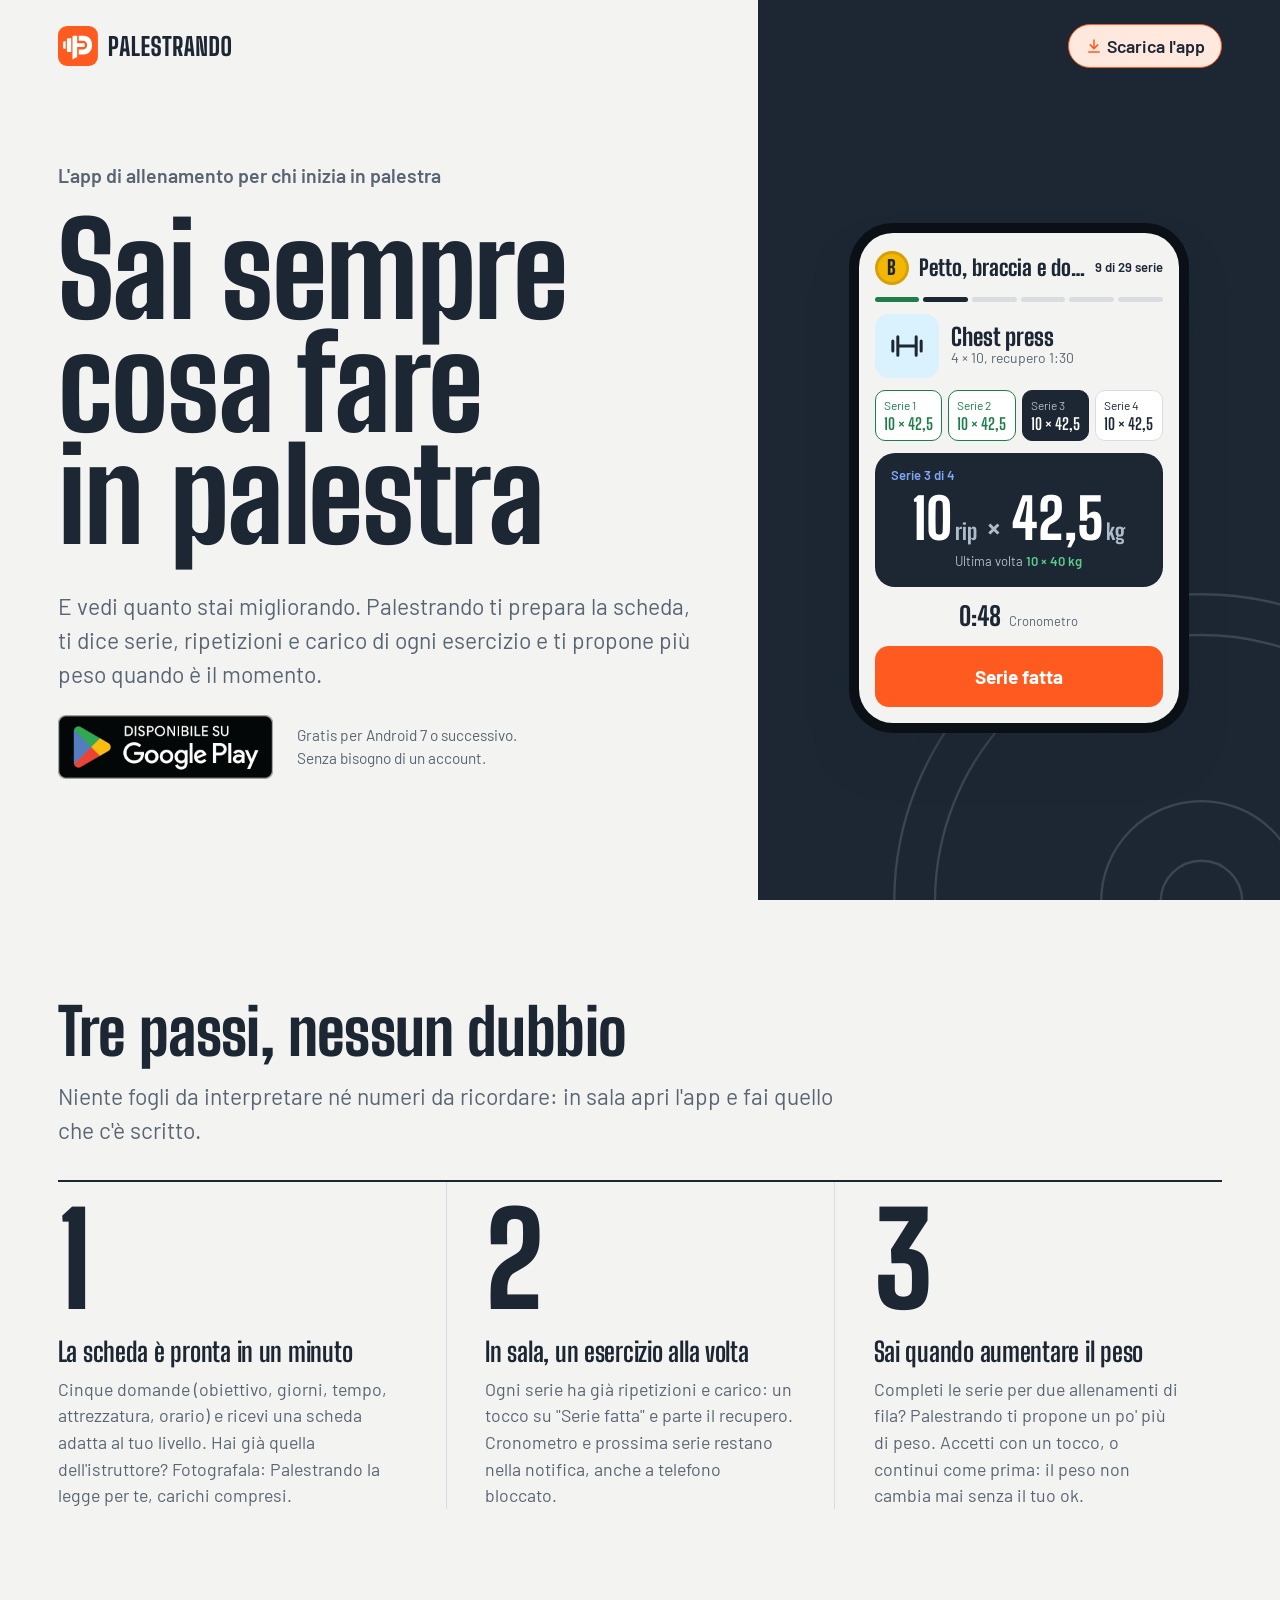
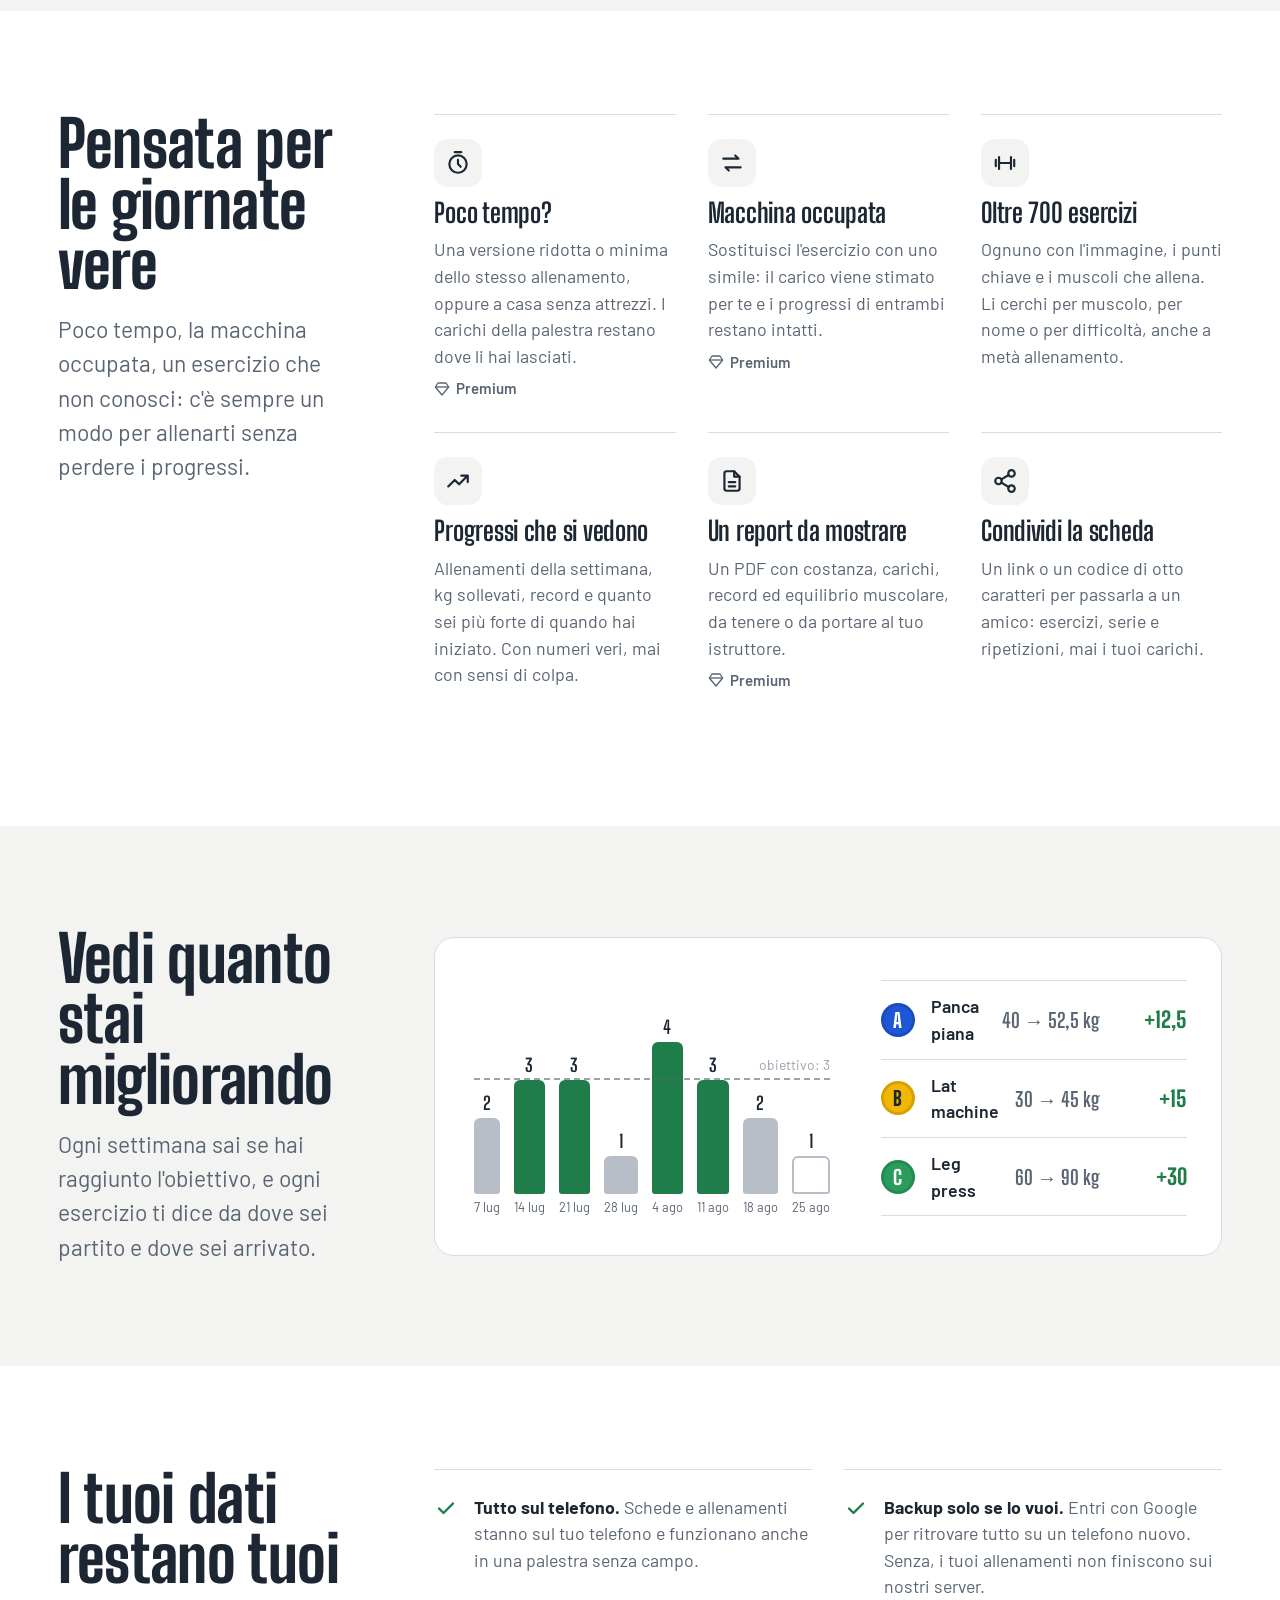
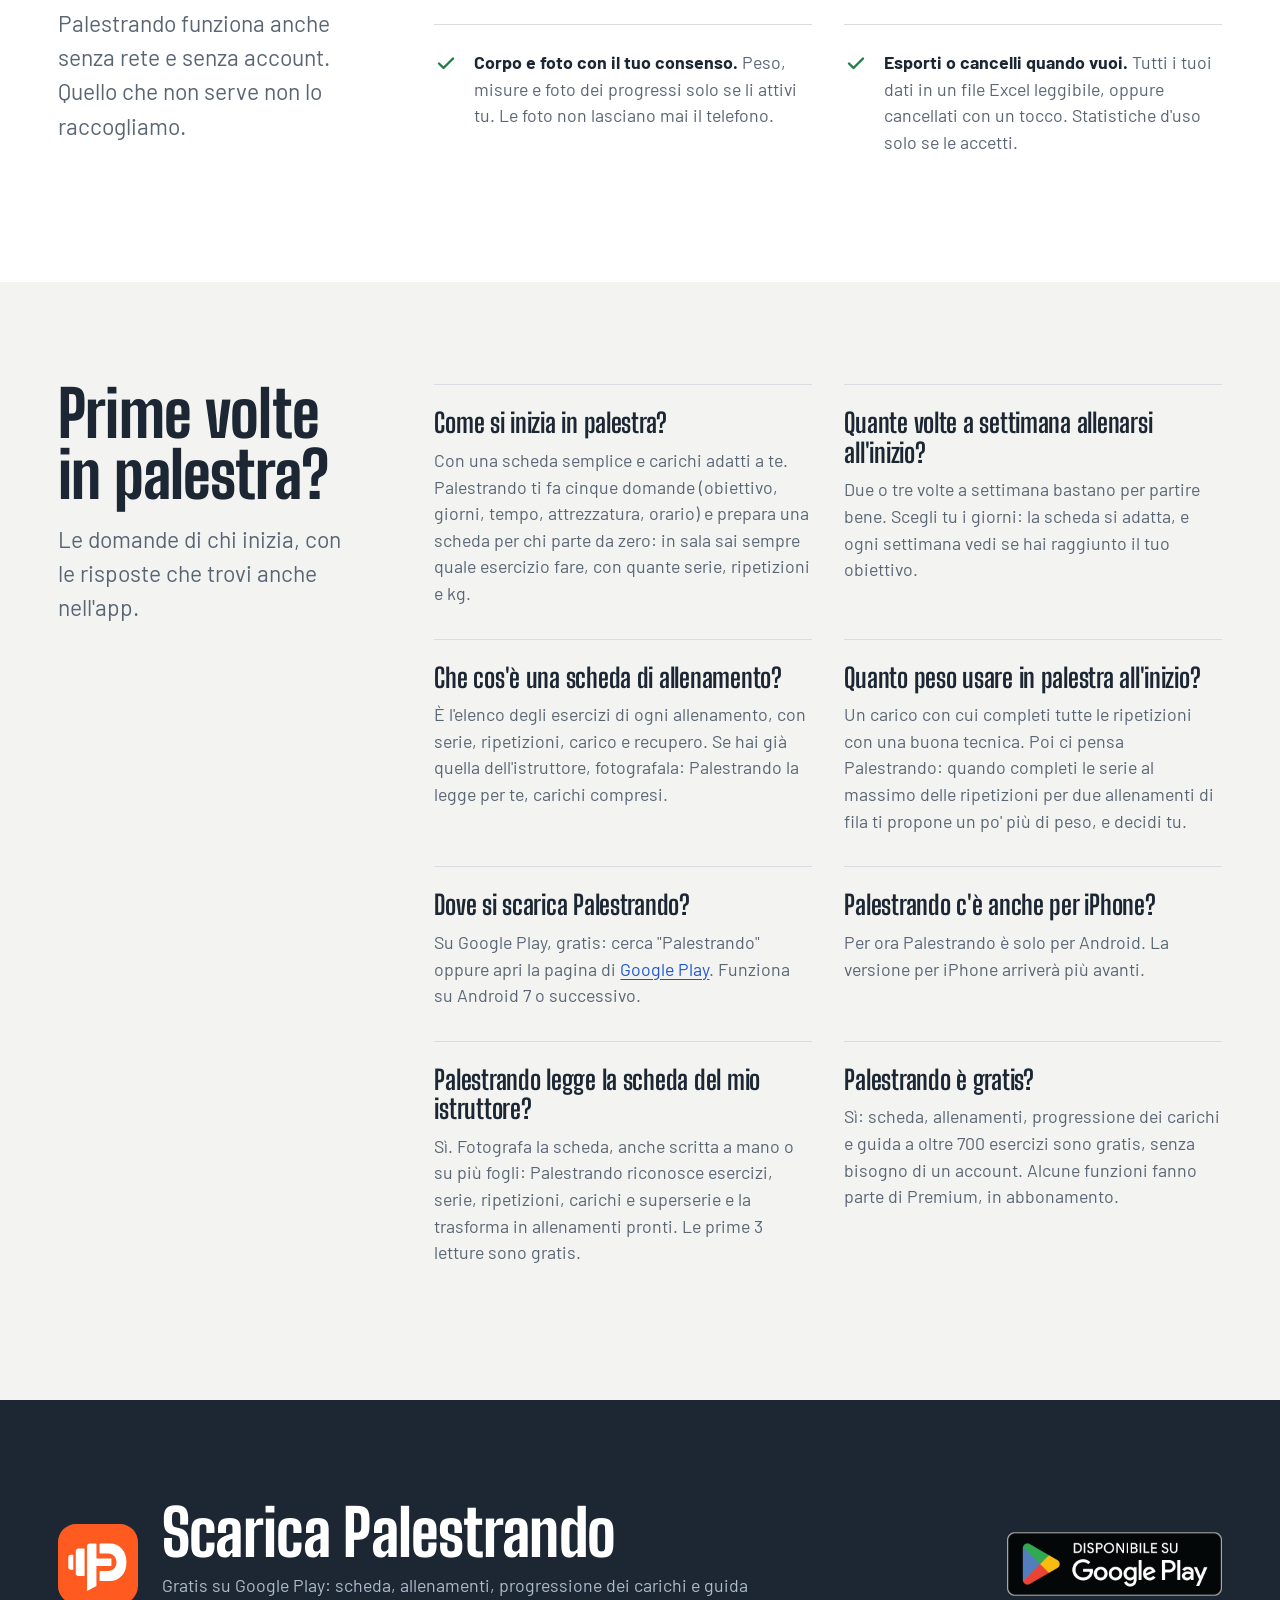
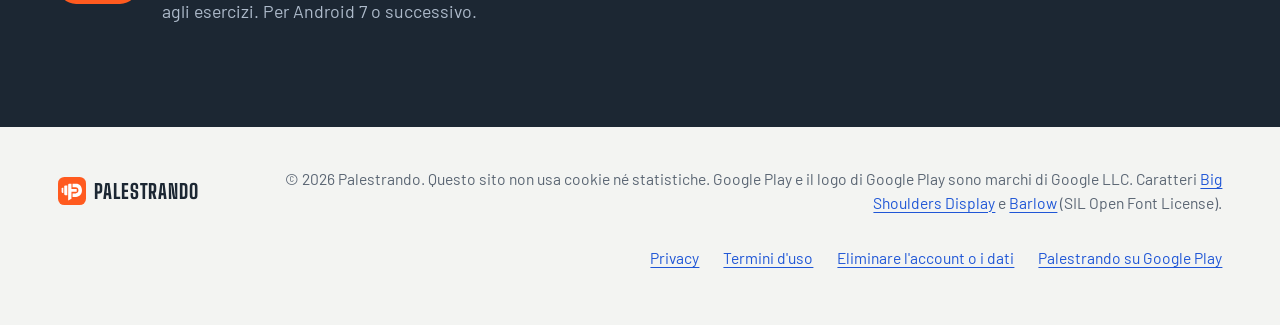
==== commit df6dc870: "Remove the screenshots section: the app screens show RepDB images Co-Authored-By: Claude Opus 5.5 <n" ====
--- a/index.html
+++ b/index.html
@@ -105,14 +105,6 @@
             "datePublished": "2026-11-26",
             "countriesSupported": "IT",
             "isAccessibleForFree": true,
-            "screenshot": [
-              "https://palestrando.it/assets/screens/oggi.webp",
-              "https://palestrando.it/assets/screens/foto-scheda.webp",
-              "https://palestrando.it/assets/screens/allenamento.webp",
-              "https://palestrando.it/assets/screens/progressi.webp",
-              "https://palestrando.it/assets/screens/forza.webp",
-              "https://palestrando.it/assets/screens/esercizi.webp"
-            ],
             "featureList": [
               "Scheda di allenamento generata in base a obiettivo, giorni, tempo e attrezzatura",
               "Lettura della scheda dell'istruttore da foto",
@@ -335,35 +327,6 @@
             </li>
           </ol>
         </div>
-      </section>
-
-      <section class="screens-section" aria-labelledby="schermate">
-        <div class="wrap">
-          <div class="section-head">
-            <h2 id="schermate">Com'è fatta</h2>
-            <p class="lead">Le schermate che vedi in sala, prima e dopo l'allenamento.</p>
-          </div>
-        </div>
-        <ul class="screens">
-            <li>
-              <img src="/assets/screens/oggi.webp" width="540" height="960" loading="lazy" decoding="async" alt="La schermata Oggi: il prossimo allenamento con gli esercizi e il pulsante Inizia allenamento" />
-            </li>
-            <li>
-              <img src="/assets/screens/foto-scheda.webp" width="540" height="960" loading="lazy" decoding="async" alt="La scheda dell'istruttore fotografata e trasformata in allenamenti" />
-            </li>
-            <li>
-              <img src="/assets/screens/allenamento.webp" width="540" height="960" loading="lazy" decoding="async" alt="Un esercizio in allenamento con serie, ripetizioni, carico e la proposta di aumentare il peso" />
-            </li>
-            <li>
-              <img src="/assets/screens/progressi.webp" width="540" height="960" loading="lazy" decoding="async" alt="I progressi: allenamenti della settimana, ore, kg sollevati e serie degli ultimi tre mesi" />
-            </li>
-            <li>
-              <img src="/assets/screens/forza.webp" width="540" height="960" loading="lazy" decoding="async" alt="Quanto sei più forte di quando hai iniziato, esercizio per esercizio" />
-            </li>
-            <li>
-              <img src="/assets/screens/esercizi.webp" width="540" height="960" loading="lazy" decoding="async" alt="La guida agli esercizi divisi per muscolo, con immagine e difficoltà" />
-            </li>
-        </ul>
       </section>
 
       <section class="surface">
--- a/assets/site.css
+++ b/assets/site.css
@@ -1120,43 +1120,6 @@
   font-size: 15px;
 }
 
-/* --- Screenshots: the store images in a strip that scrolls sideways on phones ------------- */
-
-.screens-section {
-  padding-bottom: 0;
-}
-.screens {
-  display: flex;
-  gap: var(--md);
-  margin: var(--lg) 0 0;
-  padding: 0 var(--gutter) var(--lg);
-  list-style: none;
-  overflow-x: auto;
-  scroll-snap-type: x mandatory;
-  scroll-padding: 0 var(--gutter);
-  overscroll-behavior-x: contain;
-}
-.screens li {
-  flex: 0 0 auto;
-  width: clamp(200px, 58vw, 260px);
-  scroll-snap-align: start;
-}
-.screens img {
-  display: block;
-  width: 100%;
-  height: auto;
-  border-radius: var(--radius-lg);
-  border: 1px solid var(--border);
-}
-@media (min-width: 1400px) {
-  .screens {
-    overflow-x: visible;
-  }
-  .screens li {
-    flex: 1 1 0;
-    width: auto;
-  }
-}
 .band .button {
   justify-self: start;
 }
